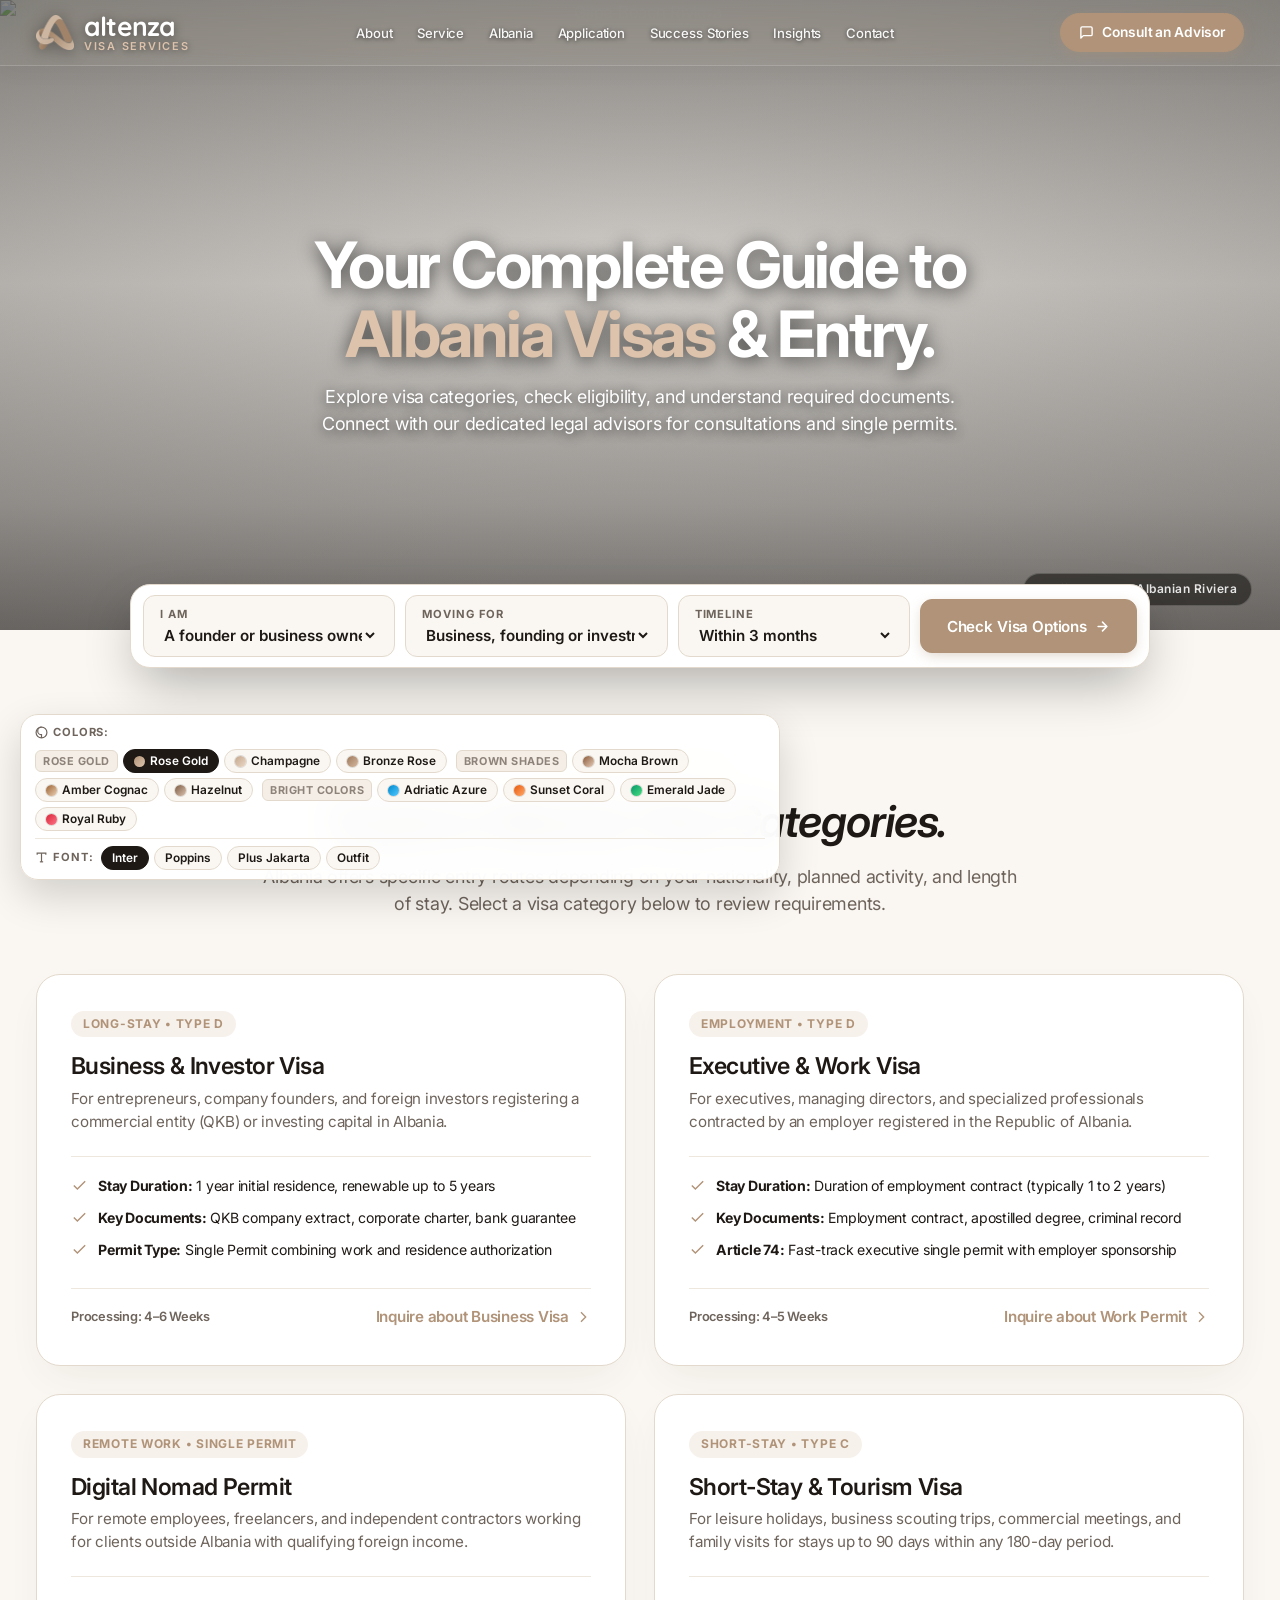
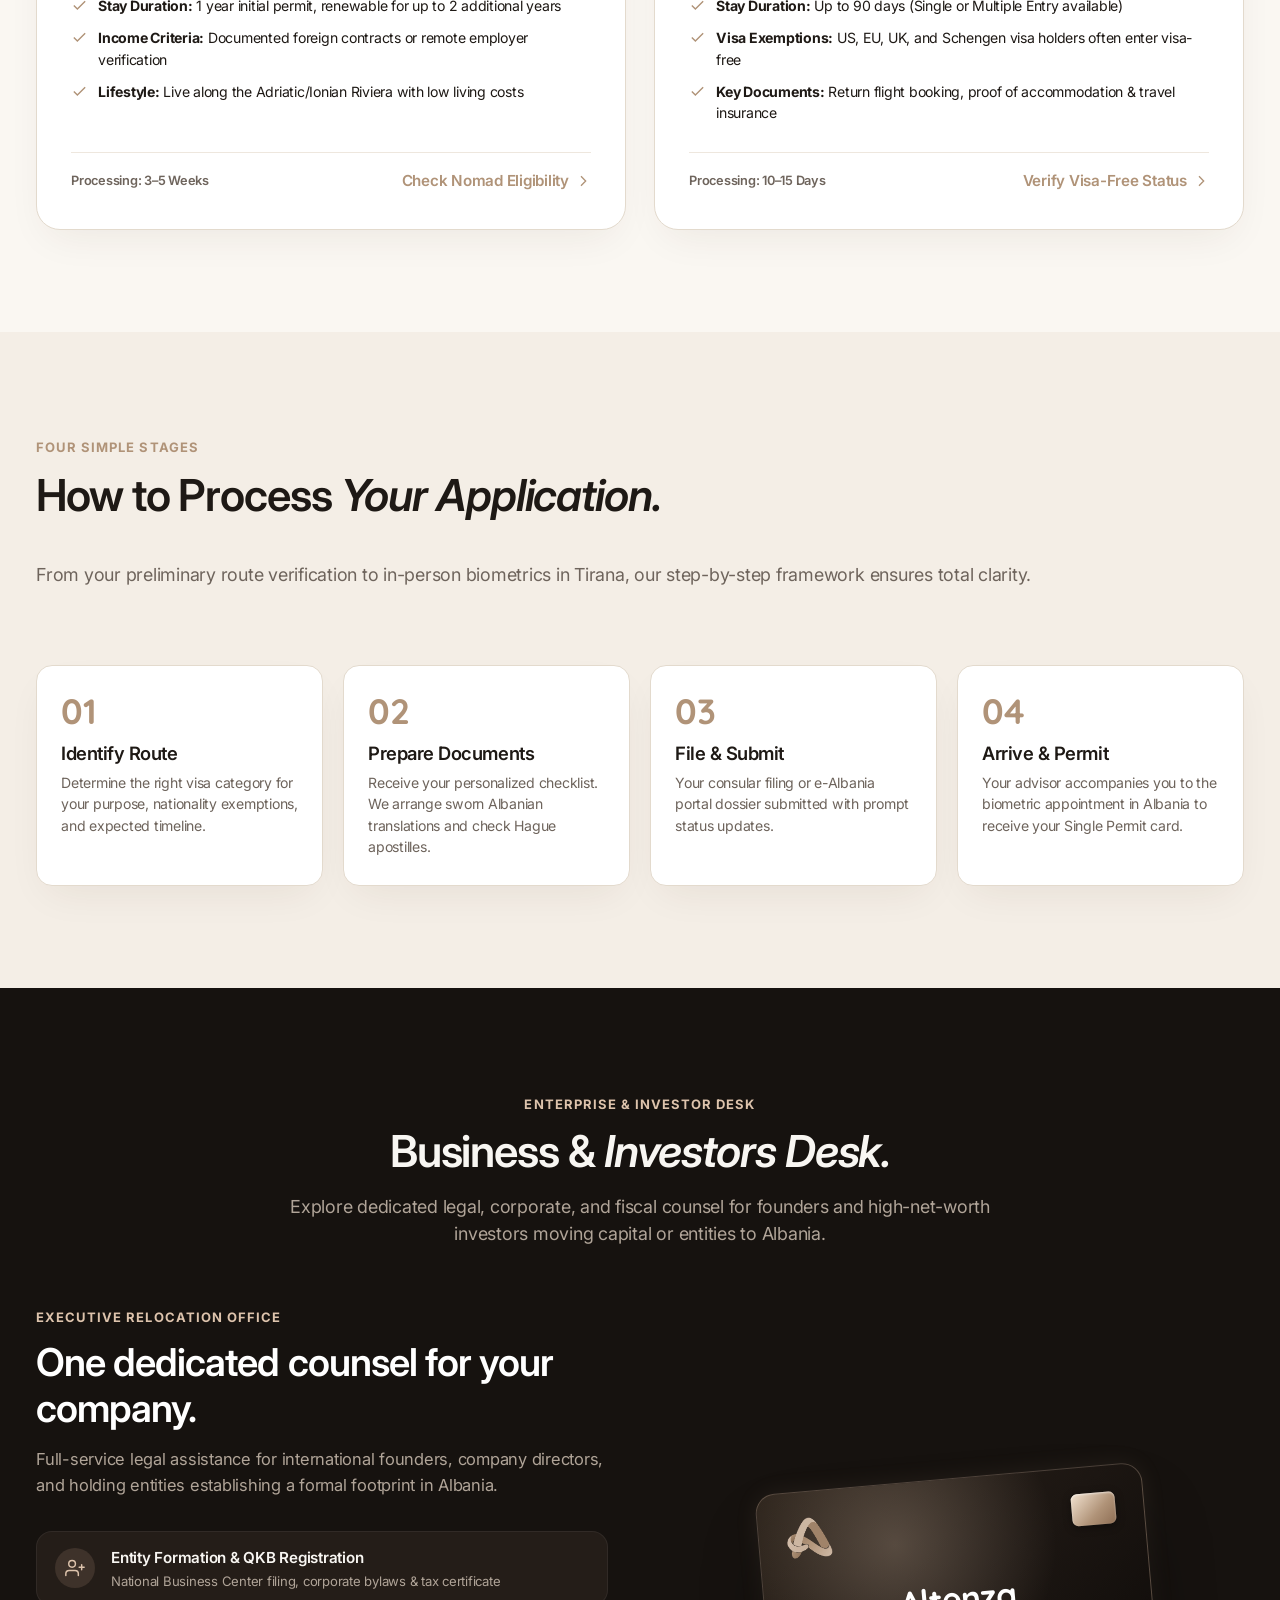
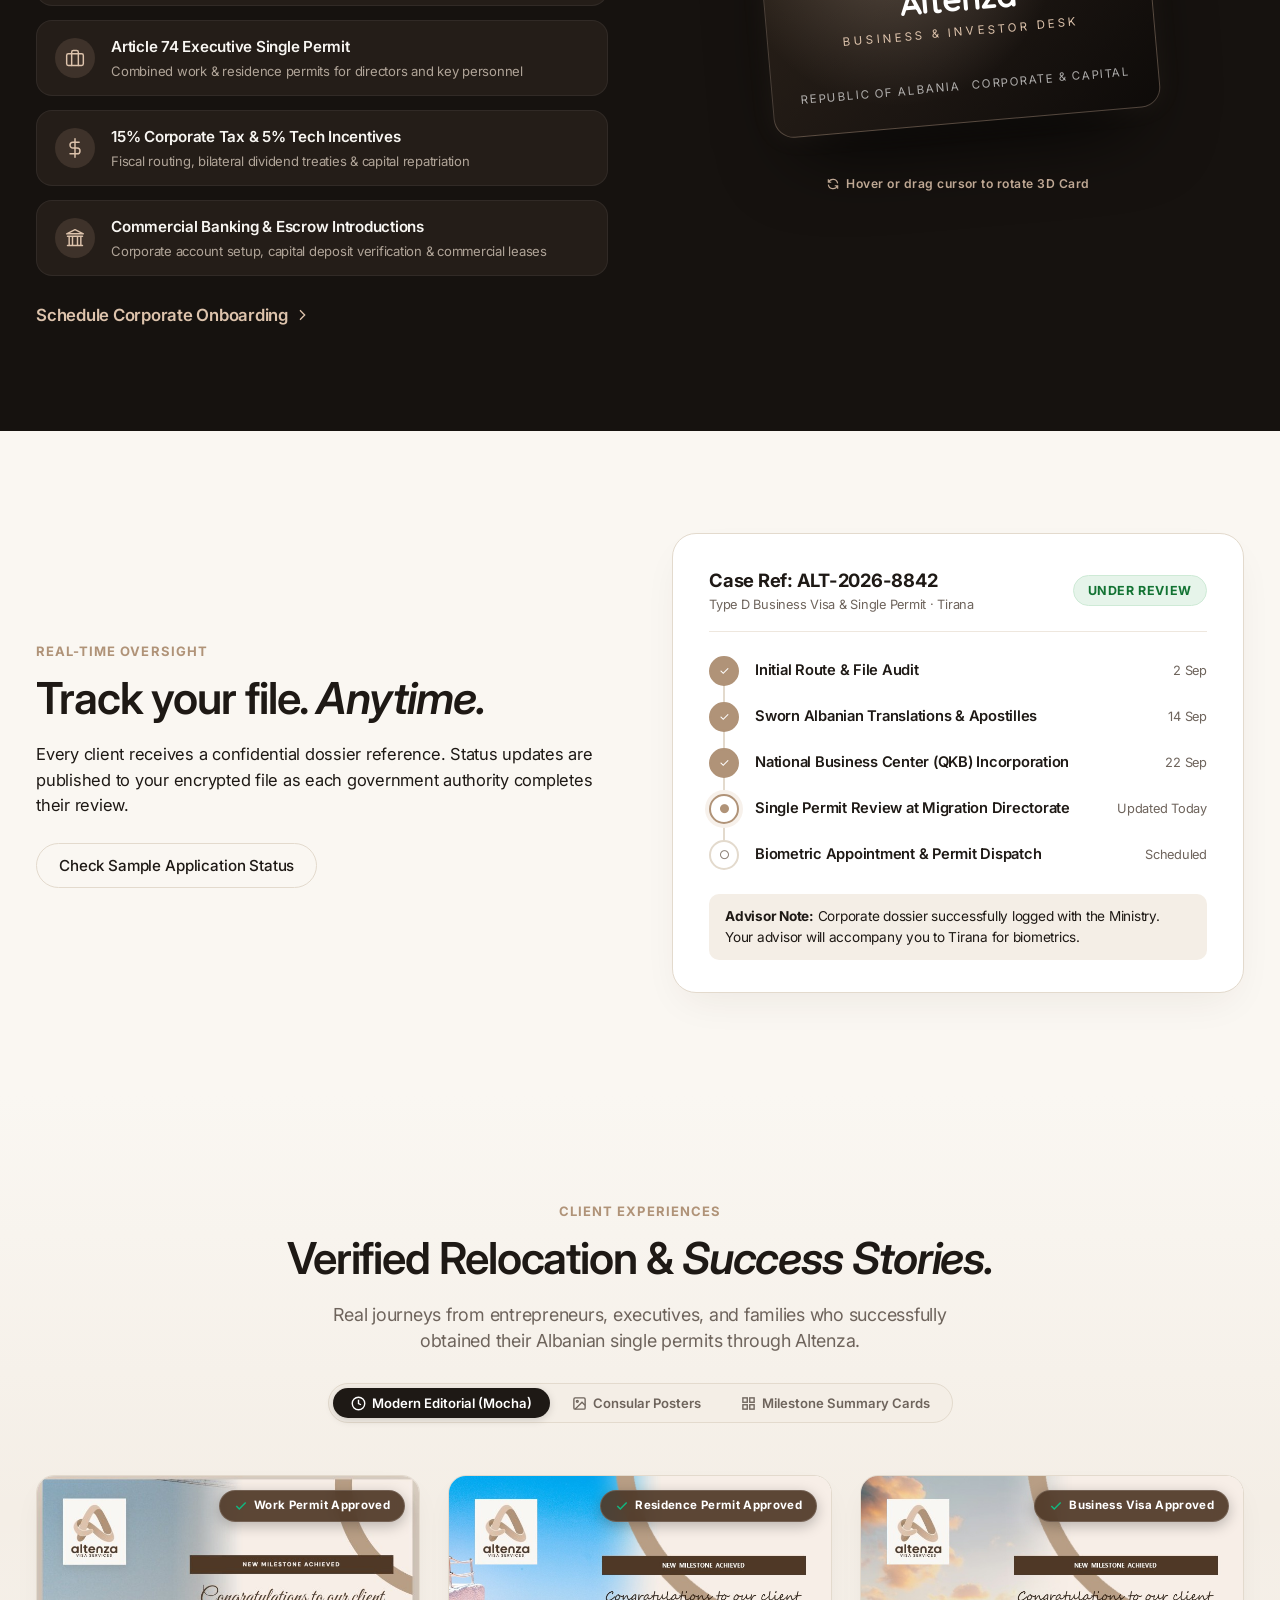
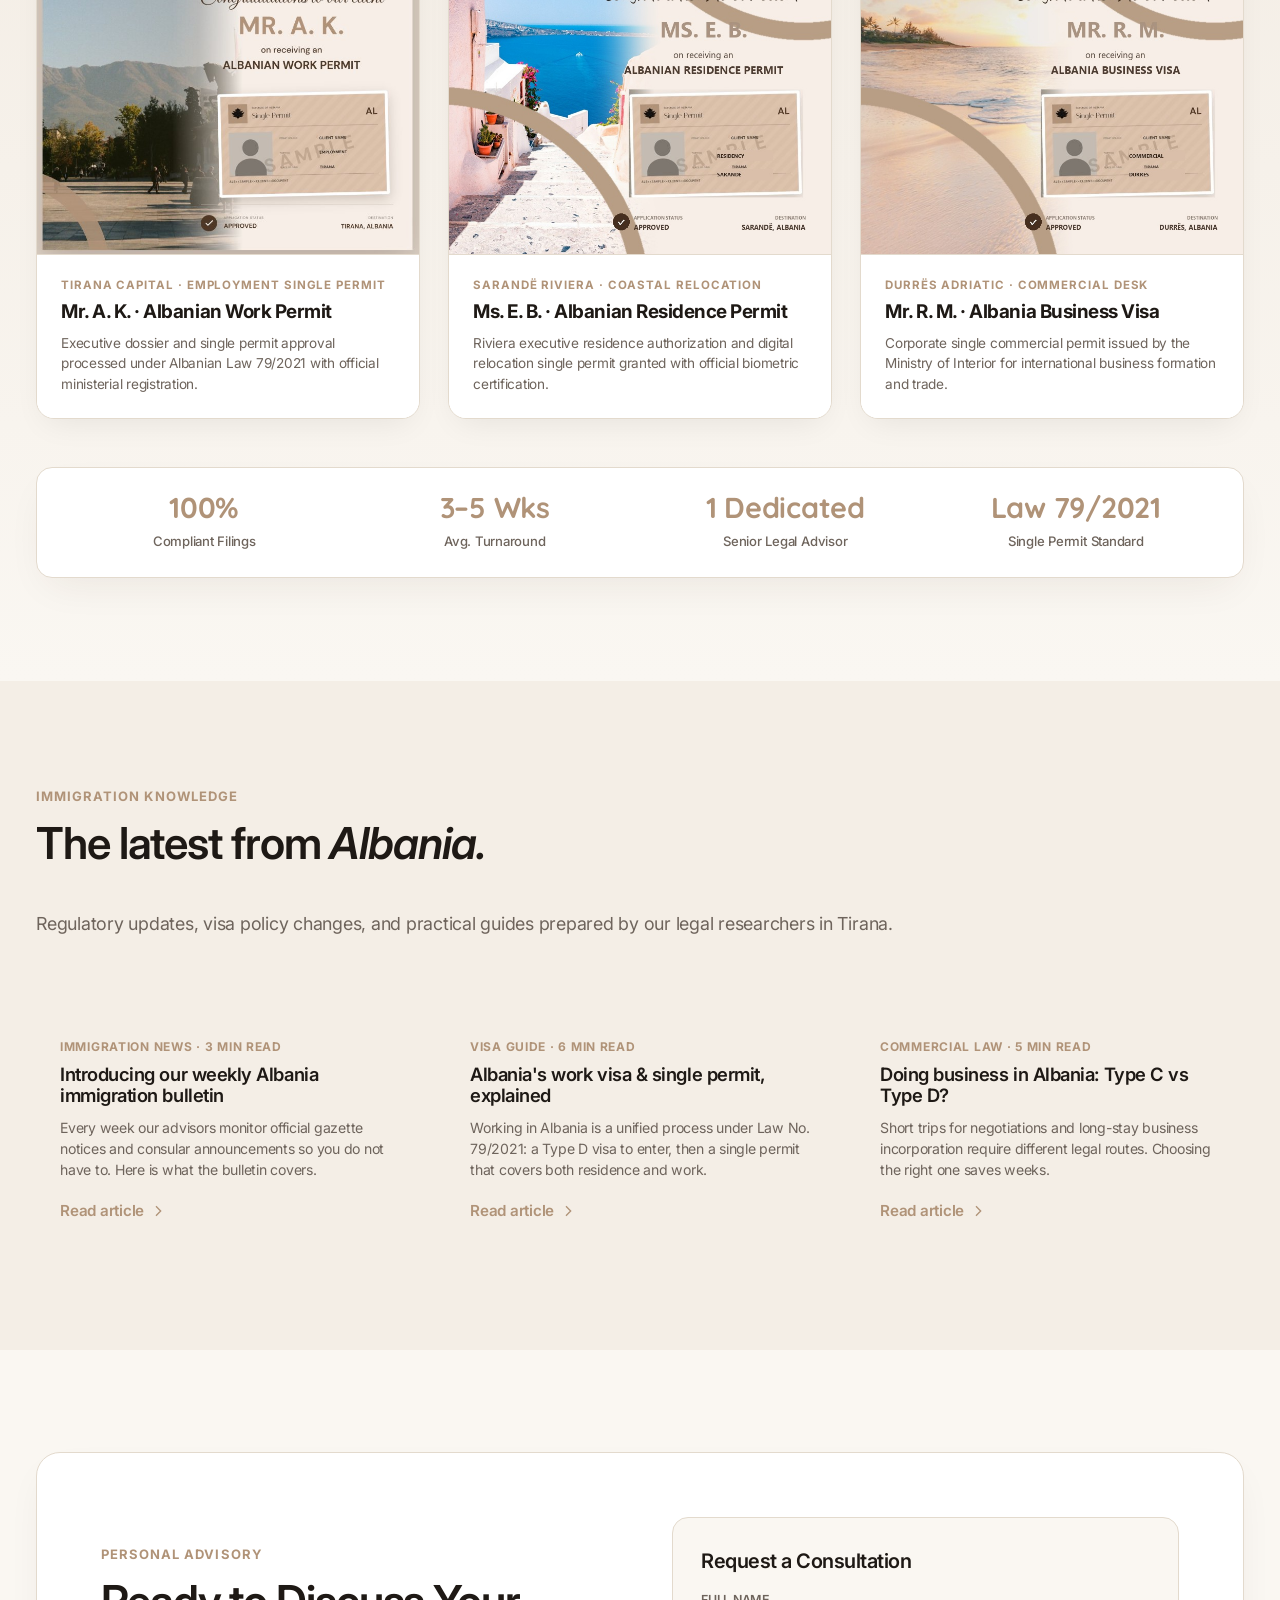
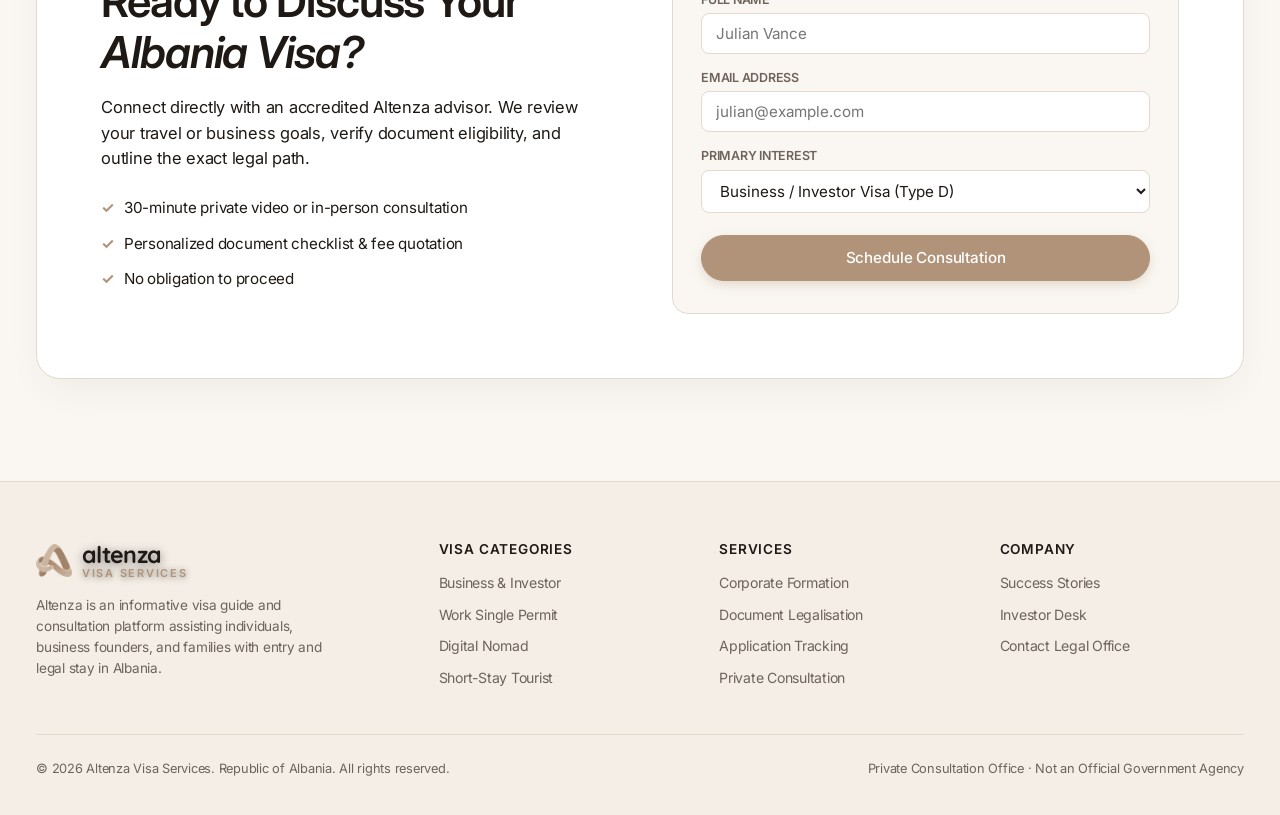
==== index.html @ 74aba779 "Production release: Altenza Visa Services website with glass navbar, 10 synchronized color themes, a" ====
<!DOCTYPE html>
<html lang="en-us" data-theme="theme-1" data-font="inter">
<head>
  <meta charset="utf-8">
  <title>Altenza Visa Services | Albania Visa Guidance, Categories &amp; Business Advisory</title>
  <meta name="viewport" content="width=device-width, initial-scale=1.0">
  <link rel="icon" href="./brand-mark-theme-1.png" type="image/png">
  
  <!-- Modern Font Options: Inter, Poppins, Plus Jakarta Sans & Quicksand -->
  <link rel="preconnect" href="https://fonts.googleapis.com">
  <link rel="preconnect" href="https://fonts.gstatic.com" crossorigin="anonymous">
  <link rel="stylesheet" href="https://fonts.googleapis.com/css2?family=Dancing+Script:wght@600;700&family=Inter:wght@300;400;500;600;700&family=Poppins:wght@300;400;500;600;700&family=Plus+Jakarta+Sans:wght@300;400;500;600;700&family=Outfit:wght@300;400;500;600;700&family=Quicksand:wght@500;600;700&display=swap">
  
  <meta name="description" content="Informative portal for Albania visa categories, requirements, eligibility, business incorporation, and dedicated consultation.">

  <style>
    /* ------------------------------------------------------------
       COLOR PALETTES (Strictly Harmonized to the Altenza Logo Mark)
       Sampled directly from brand-mark.png: #B09378, #DDC3AC, #8E6E54
       ------------------------------------------------------------ */
    :root, [data-theme="theme-1"] {
      /* Theme 1 (Default): Rose Gold & Ivory Silk (Exact Logo Harmony) */
      --accent: #b09378;
      --accent-hover: #96755a;
      --accent-on-dark: #ddc3ac;
      --accent-light: #ddc3ac;
      --accent-soft: #f7f1eb;
      --bg: #faf7f2;
      --parchment: #f4eee6;
      --pearl: #ffffff;
      --card-bg: #ffffff;
      --ink: #1e1915;
      --text: #1e1915;
      --muted: #6e645c;
      --faint: #8e837a;
      --line: #e3dacd;
      --hairline: #eee7de;
      --tile-dark: #16120f;
      --tile-dark-2: #241d18;
      --on-dark: #f8f6f2;
      --on-dark-muted: #b0a498;
      --gold: #b09378;
      --gold-light: #ecdccf;
      --gold-deep: #8e6e54;
      --brand-ink: #3b2c20;
      --card-shadow: 0 16px 40px -12px rgba(60, 42, 28, 0.08);
      --card-shadow-hover: 0 24px 50px -10px rgba(60, 42, 28, 0.16);
    }

    [data-theme="theme-2"] {
      /* Theme 2: Champagne Sand & Soft Cashmere (Lighter, Luminous Shade) */
      --accent: #c4a68c;
      --accent-hover: #a6856b;
      --accent-on-dark: #ebd9c8;
      --accent-light: #ebd9c8;
      --accent-soft: #faf4ed;
      --bg: #fdfbfa;
      --parchment: #f7f1e8;
      --pearl: #ffffff;
      --card-bg: #ffffff;
      --ink: #221c18;
      --text: #221c18;
      --muted: #756a60;
      --faint: #92867c;
      --line: #e6ded3;
      --hairline: #f0e9e1;
      --tile-dark: #1a1512;
      --tile-dark-2: #28211b;
      --on-dark: #fdfaf7;
      --on-dark-muted: #b5a99c;
      --gold: #c4a68c;
      --gold-light: #f3e6d8;
      --gold-deep: #967459;
      --brand-ink: #423225;
      --card-shadow: 0 16px 40px -12px rgba(70, 52, 38, 0.07);
      --card-shadow-hover: 0 24px 50px -10px rgba(70, 52, 38, 0.14);
    }

    [data-theme="theme-3"] {
      /* Theme 3: Deep Bronze Rose & Alabaster (Richer Executive Tone) */
      --accent: #9e795c;
      --accent-hover: #825e43;
      --accent-on-dark: #d5b89f;
      --accent-light: #d5b89f;
      --accent-soft: #f5ebe1;
      --bg: #fbf8f4;
      --parchment: #f2e9de;
      --pearl: #ffffff;
      --card-bg: #ffffff;
      --ink: #191411;
      --text: #191411;
      --muted: #645a52;
      --faint: #83776d;
      --line: #ded3c5;
      --hairline: #e9e0d4;
      --tile-dark: #120e0b;
      --tile-dark-2: #1f1813;
      --on-dark: #f7f4ef;
      --on-dark-muted: #a89c90;
      --gold: #9e795c;
      --gold-light: #e6d3c1;
      --gold-deep: #775237;
      --brand-ink: #332317;
      --card-shadow: 0 16px 40px -12px rgba(45, 30, 20, 0.09);
      --card-shadow-hover: 0 24px 50px -10px rgba(45, 30, 20, 0.18);
    }

    /* ------------------------------------------------------------
       RICH BROWN SHADES (Natural warm extension of Altenza brand identity)
       ------------------------------------------------------------ */
    [data-theme="theme-4"] {
      /* Theme 4: Warm Mocha Brown & Cream Silk (Rich Espresso / Mocha) */
      --accent: #8a5a36;
      --accent-hover: #704423;
      --accent-on-dark: #e5cbba;
      --accent-light: #e5cbba;
      --accent-soft: #f8f2ec;
      --bg: #fcf9f5;
      --parchment: #f5ede4;
      --pearl: #ffffff;
      --card-bg: #ffffff;
      --ink: #1e140d;
      --text: #1e140d;
      --muted: #6e5e52;
      --faint: #8f7d70;
      --line: #e2d4c6;
      --hairline: #eee3d8;
      --tile-dark: #150e09;
      --tile-dark-2: #241912;
      --on-dark: #fbf7f2;
      --on-dark-muted: #b5a496;
      --gold: #8a5a36;
      --gold-light: #edd8ca;
      --gold-deep: #663d1e;
      --brand-ink: #3b2516;
      --card-shadow: 0 16px 40px -12px rgba(60, 35, 18, 0.09);
      --card-shadow-hover: 0 24px 50px -10px rgba(60, 35, 18, 0.18);
    }

    [data-theme="theme-5"] {
      /* Theme 5: Amber Cognac & Tuscan Linen (Warm Golden-Amber Brown) */
      --accent: #9c6332;
      --accent-hover: #7e4b20;
      --accent-on-dark: #ebd0b5;
      --accent-light: #ebd0b5;
      --accent-soft: #faf3eb;
      --bg: #fdfaf6;
      --parchment: #f7efe4;
      --pearl: #ffffff;
      --card-bg: #ffffff;
      --ink: #1f140a;
      --text: #1f140a;
      --muted: #725f4f;
      --faint: #927e6d;
      --line: #e5d6c5;
      --hairline: #f0e4d5;
      --tile-dark: #170e06;
      --tile-dark-2: #271a0e;
      --on-dark: #fcf8f3;
      --on-dark-muted: #b9a896;
      --gold: #9c6332;
      --gold-light: #f2dec9;
      --gold-deep: #74431a;
      --brand-ink: #3f2510;
      --card-shadow: 0 16px 40px -12px rgba(70, 40, 15, 0.09);
      --card-shadow-hover: 0 24px 50px -10px rgba(70, 40, 15, 0.18);
    }

    [data-theme="theme-6"] {
      /* Theme 6: Hazelnut & Alabaster (Balanced Earthy Warm Brown) */
      --accent: #7d5b42;
      --accent-hover: #63452f;
      --accent-on-dark: #dac2b0;
      --accent-light: #dac2b0;
      --accent-soft: #f6f0ea;
      --bg: #fbf8f5;
      --parchment: #f4ece4;
      --pearl: #ffffff;
      --card-bg: #ffffff;
      --ink: #1c1511;
      --text: #1c1511;
      --muted: #6b5d53;
      --faint: #8b7d73;
      --line: #e0d4c8;
      --hairline: #ece2d7;
      --tile-dark: #140f0c;
      --tile-dark-2: #221b16;
      --on-dark: #faf6f2;
      --on-dark-muted: #b2a397;
      --gold: #7d5b42;
      --gold-light: #e8d7c9;
      --gold-deep: #5b3e2a;
      --brand-ink: #362419;
      --card-shadow: 0 16px 40px -12px rgba(50, 35, 25, 0.08);
      --card-shadow-hover: 0 24px 50px -10px rgba(50, 35, 25, 0.16);
    }

    /* ------------------------------------------------------------
       BRIGHT & VIBRANT MODERN PALETTES (Vivid Mediterranean & European Energy)
       ------------------------------------------------------------ */
    [data-theme="theme-7"] {
      /* Theme 7: Adriatic Azure & Luminous Silk (Bright Coastal Mediterranean Blue) */
      --accent: #0088cc;
      --accent-hover: #006ea6;
      --accent-on-dark: #66ccff;
      --accent-light: #52c8ff;
      --accent-soft: #edf8ff;
      --bg: #f8fbfe;
      --parchment: #edf5fb;
      --pearl: #ffffff;
      --card-bg: #ffffff;
      --ink: #0d1e28;
      --text: #0d1e28;
      --muted: #4e6372;
      --faint: #788e9e;
      --line: #d0e4f2;
      --hairline: #e3eff7;
      --tile-dark: #08141b;
      --tile-dark-2: #12222d;
      --on-dark: #f0f7fc;
      --on-dark-muted: #95adbf;
      --gold: #0088cc;
      --gold-light: #bce3fb;
      --gold-deep: #005a87;
      --brand-ink: #072f48;
      --card-shadow: 0 16px 40px -12px rgba(0, 136, 204, 0.12);
      --card-shadow-hover: 0 24px 50px -10px rgba(0, 136, 204, 0.22);
    }

    [data-theme="theme-8"] {
      /* Theme 8: Sunset Tangerine & Warm Alabaster (Bright Riviera Coral Orange) */
      --accent: #e8590c;
      --accent-hover: #c94a05;
      --accent-on-dark: #ff9e66;
      --accent-light: #ffa96b;
      --accent-soft: #fff5ee;
      --bg: #fdfaf8;
      --parchment: #fbf1ea;
      --pearl: #ffffff;
      --card-bg: #ffffff;
      --ink: #26150c;
      --text: #26150c;
      --muted: #73594b;
      --faint: #9c8273;
      --line: #eedcd0;
      --hairline: #f7ede5;
      --tile-dark: #190d07;
      --tile-dark-2: #2b170c;
      --on-dark: #fcf7f3;
      --on-dark-muted: #baa598;
      --gold: #e8590c;
      --gold-light: #fed8bf;
      --gold-deep: #9e3902;
      --brand-ink: #4f1e03;
      --card-shadow: 0 16px 40px -12px rgba(232, 89, 12, 0.12);
      --card-shadow-hover: 0 24px 50px -10px rgba(232, 89, 12, 0.22);
    }

    [data-theme="theme-9"] {
      /* Theme 9: Emerald Jade & Fresh Pearl (Bright Vibrant Prosperity Green) */
      --accent: #059669;
      --accent-hover: #047857;
      --accent-on-dark: #34d399;
      --accent-light: #4ade80;
      --accent-soft: #ecfdf5;
      --bg: #f7fbf9;
      --parchment: #eef7f1;
      --pearl: #ffffff;
      --card-bg: #ffffff;
      --ink: #0d1e16;
      --text: #0d1e16;
      --muted: #4c6659;
      --faint: #739182;
      --line: #d0e8dc;
      --hairline: #e2f3eb;
      --tile-dark: #08150f;
      --tile-dark-2: #12241b;
      --on-dark: #f0f9f4;
      --on-dark-muted: #95b8a4;
      --gold: #059669;
      --gold-light: #b8eed2;
      --gold-deep: #035e41;
      --brand-ink: #043826;
      --card-shadow: 0 16px 40px -12px rgba(5, 150, 105, 0.12);
      --card-shadow-hover: 0 24px 50px -10px rgba(5, 150, 105, 0.22);
    }

    [data-theme="theme-10"] {
      /* Theme 10: Royal Ruby & Alabaster Silk (Vivid National Crimson Red) */
      --accent: #d92338;
      --accent-hover: #b51528;
      --accent-on-dark: #ff7588;
      --accent-light: #ff7588;
      --accent-soft: #fff1f3;
      --bg: #fdf8f9;
      --parchment: #faecf0;
      --pearl: #ffffff;
      --card-bg: #ffffff;
      --ink: #240e12;
      --text: #240e12;
      --muted: #734e54;
      --faint: #9c777e;
      --line: #eed2d7;
      --hairline: #f7e5e8;
      --tile-dark: #19080b;
      --tile-dark-2: #2b1015;
      --on-dark: #fcf3f5;
      --on-dark-muted: #baa0a4;
      --gold: #d92338;
      --gold-light: #fed0d6;
      --gold-deep: #8f1221;
      --brand-ink: #4f0810;
      --card-shadow: 0 16px 40px -12px rgba(217, 35, 56, 0.12);
      --card-shadow-hover: 0 24px 50px -10px rgba(217, 35, 56, 0.22);
    }

    /* ------------------------------------------------------------
       DYNAMIC FONT SELECTION RULES (Inter, Poppins, Plus Jakarta Sans)
       ------------------------------------------------------------ */
    :root, [data-font="inter"] {
      --font: 'Inter', -apple-system, BlinkMacSystemFont, "SF Pro Display", sans-serif;
    }
    [data-font="poppins"] {
      --font: 'Poppins', -apple-system, BlinkMacSystemFont, sans-serif;
    }
    [data-font="jakarta"] {
      --font: 'Plus Jakarta Sans', -apple-system, BlinkMacSystemFont, sans-serif;
    }
    [data-font="outfit"] {
      --font: 'Outfit', -apple-system, BlinkMacSystemFont, sans-serif;
    }

    /* Core System Variables */
    :root {
      --link: var(--accent);
      --font-wordmark: "Quicksand", var(--font);
      --container: 1220px;
      --container-wide: 1400px;
      --gutter: clamp(20px, 3.5vw, 36px);
      --section-pad: clamp(72px, 8vw, 110px);
      --nav-h: 76px;
      --r-sm: 10px;
      --r: 16px;
      --r-lg: 24px;
      --ease: cubic-bezier(.25, .1, .25, 1);
      --ease-out: cubic-bezier(.16, 1, .3, 1);
      transition: background-color 0.35s ease, color 0.35s ease;
    }

    *, *:before, *:after { box-sizing: border-box; }
    html { -webkit-text-size-adjust: 100%; scroll-behavior: smooth; }
    body {
      margin: 0;
      background: var(--bg);
      color: var(--text);
      font-family: var(--font);
      font-size: 16.5px;
      line-height: 1.55;
      letter-spacing: -0.015em;
      -webkit-font-smoothing: antialiased;
      overflow-x: hidden;
    }

    img { display: block; max-width: 100%; height: auto; }
    a { color: inherit; text-decoration: none; transition: color 0.2s ease; }
    p { margin: 0 0 1.1em; }
    
    h1, h2, h3, h4 {
      font-family: var(--font);
      font-weight: 600;
      color: var(--ink);
      margin: 0 0 0.4em;
      letter-spacing: -0.025em;
      line-height: 1.16;
    }
    h1 { font-size: clamp(2.4rem, 5.2vw, 3.8rem); font-weight: 700; }
    h2 { font-size: clamp(1.9rem, 3.8vw, 2.75rem); font-weight: 600; }
    h3 { font-size: clamp(1.2rem, 1.8vw, 1.5rem); font-weight: 600; }
    h4 { font-size: 1.05rem; font-weight: 600; }
    em.accent { font-style: normal; color: var(--accent); }

    .container {
      width: 100%;
      max-width: calc(var(--container) + var(--gutter) * 2);
      margin: 0 auto;
      padding: 0 var(--gutter);
    }
    .container-wide {
      max-width: calc(var(--container-wide) + var(--gutter) * 2);
    }

    .section {
      padding: var(--section-pad) 0;
      position: relative;
    }
    .section-alt {
      background: var(--parchment);
    }
    .section-dark {
      background: var(--tile-dark);
      color: var(--on-dark);
    }
    .section-dark h1, .section-dark h2, .section-dark h3 {
      color: var(--on-dark);
    }
    .section-dark p, .section-dark .lead-soft {
      color: var(--on-dark-muted);
    }

    .section-head {
      max-width: 760px;
      margin-bottom: clamp(36px, 4.5vw, 56px);
    }
    .section-head.center {
      margin-left: auto;
      margin-right: auto;
      text-align: center;
    }
    .section-head.split-head {
      max-width: none;
      display: flex;
      align-items: flex-end;
      justify-content: space-between;
      gap: 24px;
      flex-wrap: wrap;
    }
    .section-head p {
      font-size: clamp(1.05rem, 1.4vw, 1.25rem);
      color: var(--muted);
      line-height: 1.5;
    }

    .eyebrow {
      display: inline-flex;
      align-items: center;
      gap: 8px;
      font-size: 0.8125rem;
      font-weight: 700;
      letter-spacing: 0.08em;
      text-transform: uppercase;
      color: var(--accent);
      margin-bottom: 12px;
    }
    .section-dark .eyebrow {
      color: var(--accent-on-dark);
    }

    /* Buttons */
    .btn {
      display: inline-flex;
      align-items: center;
      justify-content: center;
      gap: 8px;
      min-height: 44px;
      padding: 10px 22px;
      font-family: var(--font);
      font-size: 0.95rem;
      font-weight: 500;
      letter-spacing: -0.01em;
      border-radius: 999px;
      cursor: pointer;
      transition: all 0.22s var(--ease);
      border: 1px solid transparent;
      white-space: nowrap;
    }
    .btn-gold {
      background: var(--accent);
      color: #ffffff;
      border-color: var(--accent);
      box-shadow: 0 4px 14px -3px rgba(176, 147, 120, 0.45);
    }
    .btn-gold:hover {
      background: var(--accent-hover);
      border-color: var(--accent-hover);
      transform: translateY(-1px);
      box-shadow: 0 6px 18px -3px rgba(176, 147, 120, 0.6);
      color: #ffffff;
    }
    .btn-outline {
      background: transparent;
      color: var(--ink);
      border-color: var(--line);
    }
    .btn-outline:hover {
      border-color: var(--accent);
      color: var(--accent);
      background: var(--accent-soft);
    }
    .link-arrow {
      display: inline-flex;
      align-items: center;
      gap: 6px;
      font-weight: 600;
      color: var(--accent);
      font-size: 0.95rem;
      transition: gap 0.2s ease, color 0.2s ease;
    }
    .link-arrow:hover {
      gap: 10px;
      color: var(--accent-hover);
    }
    .link-arrow svg {
      width: 16px;
      height: 16px;
      transition: transform 0.2s ease;
    }
    .link-arrow:hover svg {
      transform: translateX(3px);
    }

    /* ------------------------------------------------------------
       TOP NAVIGATION BAR: COMPREHENSIVE VISA NAVIGATION
       All Visa Navigation items placed prominently in the top bar
       PURE OPTICAL GLASS EFFECT: No black or dark tint; takes the
       exact natural colors appearing on the screen underneath!
       ------------------------------------------------------------ */
    .site-header {
      position: fixed;
      top: 0;
      left: 0;
      right: 0;
      z-index: 1000;
      background: rgba(255, 255, 255, 0.03);
      backdrop-filter: blur(20px) saturate(180%);
      -webkit-backdrop-filter: blur(20px) saturate(180%);
      border-bottom: 1px solid rgba(255, 255, 255, 0.16);
      box-shadow: 0 4px 24px rgba(0, 0, 0, 0.04);
      padding: 12px 0;
      transition: background 0.3s ease, border-color 0.3s ease, color 0.3s ease, box-shadow 0.3s ease;
    }

    /* Dynamic Contrast Adaptation for Pure Glass Navbar:
       When over light sections, text & logo switch to dark ink while the glass
       still flawlessly reflects whatever colors are on the screen! */
    .site-header.is-on-light {
      background: rgba(255, 255, 255, 0.35);
      border-bottom: 1px solid rgba(0, 0, 0, 0.08);
      box-shadow: 0 4px 20px rgba(0, 0, 0, 0.04);
    }
    .site-header.is-on-light .brand-word {
      color: var(--ink);
      text-shadow: none;
    }
    .site-header.is-on-light .brand-sub {
      color: var(--accent);
      text-shadow: none;
    }
    .site-header.is-on-light .brand-mark {
      filter: none;
    }
    .site-header.is-on-light .nav-menu-desktop a {
      color: var(--ink);
      text-shadow: none;
    }
    .site-header.is-on-light .nav-menu-desktop a:hover {
      color: var(--accent);
    }
    .site-header.is-on-light .subnav-inner a {
      color: var(--ink);
      background: rgba(0, 0, 0, 0.05);
      border-color: rgba(0, 0, 0, 0.12);
    }
    .site-header.is-on-light .subnav-inner a:hover {
      background: var(--accent);
      color: #ffffff;
      border-color: var(--accent);
    }
    .site-header.is-on-light .header-subnav-bar {
      border-top-color: rgba(0, 0, 0, 0.08);
    }
    .header-inner {
      display: flex;
      align-items: center;
      justify-content: space-between;
      gap: 16px;
    }
    .brand {
      display: inline-flex;
      align-items: center;
      gap: 10px;
      color: #ffffff;
      flex-shrink: 0;
    }
    .brand-mark {
      width: 38px;
      height: auto;
      filter: drop-shadow(0 2px 8px rgba(0,0,0,0.4));
    }
    .brand-text {
      display: flex;
      flex-direction: column;
      line-height: 1.1;
    }
    .brand-word {
      font-family: var(--font-wordmark);
      font-size: 1.65rem;
      font-weight: 700;
      letter-spacing: -0.03em;
      color: #ffffff;
      text-shadow: 0 2px 10px rgba(0,0,0,0.5);
    }
    .brand-sub {
      font-size: 0.68rem;
      font-weight: 600;
      letter-spacing: 0.16em;
      text-transform: uppercase;
      color: var(--accent-light);
      text-shadow: 0 1px 6px rgba(0,0,0,0.5);
    }

    /* Primary Navigation Links Container */
    .nav-container-top {
      display: flex;
      align-items: center;
      flex: 1;
      justify-content: center;
      margin: 0 8px;
    }
    .nav-menu-desktop {
      display: flex;
      align-items: center;
      gap: clamp(10px, 1.3vw, 22px);
      list-style: none;
      margin: 0;
      padding: 0;
      flex-wrap: nowrap;
    }
    .nav-menu-desktop a {
      font-size: clamp(0.82rem, 0.9vw, 0.9rem);
      font-weight: 500;
      color: rgba(255, 255, 255, 0.95);
      letter-spacing: -0.01em;
      padding: 6px 4px;
      position: relative;
      white-space: nowrap;
      text-shadow: 0 1px 4px rgba(0,0,0,0.6);
      transition: color 0.2s ease;
    }
    .nav-menu-desktop a:hover {
      color: var(--accent-light);
    }
    .nav-menu-desktop a::after {
      content: '';
      position: absolute;
      bottom: 0;
      left: 0;
      right: 0;
      height: 2px;
      background: var(--accent-light);
      transform: scaleX(0);
      transform-origin: right;
      transition: transform 0.25s ease;
    }
    .nav-menu-desktop a:hover::after {
      transform: scaleX(1);
      transform-origin: left;
    }

    .header-actions {
      display: flex;
      align-items: center;
      gap: 12px;
      flex-shrink: 0;
    }
    .header-cta {
      min-height: 38px;
      padding: 8px 18px;
      font-size: 0.86rem;
      font-weight: 600;
    }

    /* Subnav bar for tablet & mobile viewports:
       Permanently displays ALL Visa Navigation links right below the logo/CTA bar! */
    .header-subnav-bar {
      display: none;
      width: 100%;
      padding-top: 10px;
      border-top: 1px solid rgba(255, 255, 255, 0.12);
      margin-top: 10px;
    }
    .subnav-inner {
      display: flex;
      align-items: center;
      gap: 8px;
      overflow-x: auto;
      white-space: nowrap;
      scrollbar-width: none;
      -webkit-overflow-scrolling: touch;
      padding-bottom: 2px;
    }
    .subnav-inner::-webkit-scrollbar {
      display: none;
    }
    .subnav-inner a {
      font-size: 0.78rem;
      font-weight: 600;
      color: rgba(255, 255, 255, 0.92);
      padding: 5px 12px;
      border-radius: 999px;
      background: rgba(255, 255, 255, 0.12);
      border: 1px solid rgba(255, 255, 255, 0.22);
      transition: all 0.2s ease;
    }
    .subnav-inner a:hover {
      background: var(--accent);
      color: #ffffff;
      border-color: var(--accent);
    }

    @media (max-width: 1024px) {
      .nav-container-top {
        display: none;
      }
      .header-subnav-bar {
        display: block;
      }
      .site-header {
        backdrop-filter: blur(16px);
      }
    }

    /* Mobile Drawer */
    .nav-drawer {
      position: fixed;
      inset: 0;
      z-index: 1000;
      background: rgba(14, 11, 9, 0.8);
      backdrop-filter: blur(12px);
      display: flex;
      justify-content: flex-end;
      opacity: 0;
      pointer-events: none;
      transition: opacity 0.3s ease;
    }
    .nav-drawer.is-open {
      opacity: 1;
      pointer-events: auto;
    }
    .nav-drawer-panel {
      width: min(380px, 85vw);
      height: 100%;
      background: var(--bg);
      color: var(--text);
      padding: 32px 28px;
      display: flex;
      flex-direction: column;
      box-shadow: -10px 0 40px rgba(0,0,0,0.3);
      transform: translateX(100%);
      transition: transform 0.35s var(--ease-out);
    }
    .nav-drawer.is-open .nav-drawer-panel {
      transform: translateX(0);
    }
    .nav-drawer-head {
      display: flex;
      align-items: center;
      justify-content: space-between;
      margin-bottom: 28px;
    }
    .nav-drawer-close {
      width: 36px;
      height: 36px;
      border-radius: 50%;
      background: var(--parchment);
      border: 1px solid var(--line);
      color: var(--ink);
      cursor: pointer;
      display: grid;
      place-items: center;
    }
    .nav-drawer-links {
      display: flex;
      flex-direction: column;
      gap: 14px;
      list-style: none;
      padding: 0;
      margin: 0;
    }
    .nav-drawer-links a {
      font-size: 1.15rem;
      font-weight: 600;
      color: var(--ink);
      padding: 8px 0;
      border-bottom: 1px solid var(--hairline);
    }

    /* ------------------------------------------------------------
       HERO: ROTATING HIGH-RES SCENIC IMAGES + BALANCED SUBTLE DARK OVERLAY
       ------------------------------------------------------------ */
    .hero-luminous {
      position: relative;
      min-height: clamp(520px, 70vh, 660px);
      display: flex;
      flex-direction: column;
      justify-content: center;
      align-items: center;
      padding: calc(var(--nav-h) + 36px) var(--gutter) 74px;
      overflow: hidden;
      color: #ffffff;
      text-align: center;
      isolation: isolate;
    }

    /* Auto-Rotating Background Slideshow */
    .hero-slideshow {
      position: absolute;
      inset: 0;
      z-index: -3;
    }
    .hero-slide {
      position: absolute;
      inset: 0;
      opacity: 0;
      transition: opacity 1.4s ease-in-out, transform 6s ease-out;
      transform: scale(1.05);
    }
    .hero-slide.is-active {
      opacity: 1;
      transform: scale(1);
    }
    .hero-slide img {
      width: 100%;
      height: 100%;
      object-fit: cover;
      object-position: center 38%;
      filter: saturate(1.18) brightness(1.02);
    }

    /* Refined Subtle Dark Scrim / Overlay:
       Significantly reduced black opacity so the scenic photos are vivid & clear! */
    .hero-luminous::before {
      content: '';
      position: absolute;
      inset: 0;
      z-index: -2;
      background:
        radial-gradient(ellipse 90% 70% at 50% 40%, rgba(14, 11, 9, 0.10) 0%, rgba(14, 11, 9, 0.35) 100%),
        linear-gradient(180deg, 
          rgba(14, 11, 9, 0.32) 0%, 
          rgba(14, 11, 9, 0.08) 45%, 
          rgba(14, 11, 9, 0.22) 80%, 
          rgba(14, 11, 9, 0.42) 100%);
      pointer-events: none;
    }

    /* Slide Location Caption Pill */
    .slide-location-pill {
      position: absolute;
      bottom: 24px;
      right: 28px;
      z-index: 10;
      display: inline-flex;
      align-items: center;
      gap: 8px;
      padding: 6px 14px;
      border-radius: 999px;
      background: rgba(14, 11, 9, 0.55);
      backdrop-filter: blur(8px);
      border: 1px solid rgba(255, 255, 255, 0.2);
      font-size: 0.75rem;
      font-weight: 600;
      color: rgba(255, 255, 255, 0.88);
      letter-spacing: 0.04em;
    }
    .slide-location-pill i {
      width: 6px;
      height: 6px;
      border-radius: 50%;
      background: var(--accent-light);
      display: inline-block;
    }

    .hero-content {
      width: 100%;
      max-width: 980px;
      margin: 0 auto;
      position: relative;
      z-index: 2;
    }

    .hero-luminous h1 {
      color: #ffffff;
      font-size: clamp(2.5rem, 5.2vw, 4rem);
      font-weight: 700;
      line-height: 1.08;
      letter-spacing: -0.035em;
      margin: 0 auto 16px;
      max-width: 18ch;
      text-shadow: 0 3px 18px rgba(0,0,0,0.65);
    }
    .hero-luminous h1 em {
      font-style: normal;
      color: var(--accent-light);
    }

    .hero-luminous .lead-hero {
      font-size: clamp(1.05rem, 1.4vw, 1.25rem);
      line-height: 1.5;
      color: #ffffff;
      max-width: 700px;
      margin: 0 auto;
      text-shadow: 0 2px 12px rgba(0,0,0,0.7);
    }

    /* ------------------------------------------------------------
       OVERLAPPING VISA PATHWAY FINDER BAR (HORIZONTAL LAYOUT)
       All 4 options placed horizontally on the boundary seam:
       1. I am | 2. Moving for | 3. Timeline | 4. Check Visa Options
       ------------------------------------------------------------ */
    .hero-overlap-bar {
      position: relative;
      z-index: 40;
      margin-top: -46px; /* Exactly centered across the image & rose gold background boundary */
      margin-bottom: 24px;
      padding: 0 var(--gutter);
    }
    @media (max-width: 880px) {
      .hero-overlap-bar {
        margin-top: -55px;
        margin-bottom: 28px;
      }
    }
    .visa-finder-card {
      width: 100%;
      max-width: 1020px;
      margin: 0 auto;
      background: var(--card-bg);
      backdrop-filter: blur(16px);
      border: 1px solid var(--line);
      border-radius: 20px;
      padding: 10px 12px;
      box-shadow: 0 22px 54px -10px rgba(0, 0, 0, 0.32), 0 0 0 1px rgba(255, 255, 255, 0.7) inset;
      text-align: left;
    }
    .visa-finder-form {
      display: grid;
      grid-template-columns: 1.25fr 1.3fr 1.15fr auto;
      gap: 10px;
      align-items: center;
    }
    @media (max-width: 880px) {
      .visa-finder-form {
        grid-template-columns: 1fr;
      }
    }
    .finder-field {
      display: flex;
      flex-direction: column;
      padding: 10px 16px;
      background: var(--bg);
      border-radius: 12px;
      border: 1px solid var(--line);
      transition: border-color 0.2s ease, box-shadow 0.2s ease;
    }
    .finder-field:focus-within {
      border-color: var(--accent);
      box-shadow: 0 0 0 3px rgba(176, 147, 120, 0.2);
    }
    .finder-field label {
      font-size: 0.7rem;
      font-weight: 700;
      letter-spacing: 0.08em;
      text-transform: uppercase;
      color: var(--muted);
      margin-bottom: 2px;
    }
    .finder-field select {
      border: none;
      background: transparent;
      font-family: var(--font);
      font-size: 0.95rem;
      font-weight: 600;
      color: var(--ink);
      padding: 0;
      cursor: pointer;
      outline: none;
      width: 100%;
    }
    .finder-btn {
      height: 54px;
      padding: 0 26px;
      font-size: 0.95rem;
      font-weight: 600;
      border-radius: 12px;
      white-space: nowrap;
      display: inline-flex;
      align-items: center;
      justify-content: center;
      gap: 8px;
    }

    /* ------------------------------------------------------------
       VISA CATEGORIES GUIDE (Clean, Airy & Informative with White Space)
       ------------------------------------------------------------ */
    #service.section {
      padding-top: clamp(40px, 5.5vw, 68px);
    }
    .visa-types-grid {
      display: grid;
      grid-template-columns: repeat(2, minmax(0, 1fr));
      gap: 28px;
    }
    @media (max-width: 840px) {
      .visa-types-grid {
        grid-template-columns: 1fr;
      }
    }
    .visa-card {
      background: var(--card-bg);
      border: 1px solid var(--line);
      border-radius: var(--r-lg);
      padding: 36px 34px;
      display: flex;
      flex-direction: column;
      box-shadow: var(--card-shadow);
      transition: all 0.28s var(--ease);
      position: relative;
    }
    .visa-card:hover {
      transform: translateY(-4px);
      box-shadow: var(--card-shadow-hover);
      border-color: var(--accent);
    }
    .visa-card-badge {
      display: inline-flex;
      align-items: center;
      gap: 6px;
      padding: 4px 12px;
      border-radius: 999px;
      background: var(--accent-soft);
      color: var(--accent);
      font-size: 0.75rem;
      font-weight: 700;
      letter-spacing: 0.06em;
      text-transform: uppercase;
      margin-bottom: 16px;
      align-self: flex-start;
    }
    .visa-card h3 {
      font-size: 1.45rem;
      margin-bottom: 8px;
    }
    .visa-card-lead {
      color: var(--muted);
      font-size: 0.95rem;
      line-height: 1.5;
      margin-bottom: 22px;
    }
    .visa-card-checklist {
      list-style: none;
      padding: 0;
      margin: 0 0 28px;
      display: flex;
      flex-direction: column;
      gap: 10px;
      border-top: 1px solid var(--hairline);
      padding-top: 18px;
    }
    .visa-card-checklist li {
      display: flex;
      align-items: flex-start;
      gap: 10px;
      font-size: 0.88rem;
      color: var(--text);
    }
    .visa-card-checklist svg {
      width: 17px;
      height: 17px;
      color: var(--accent);
      flex-shrink: 0;
      margin-top: 2px;
    }
    .visa-card-footer {
      margin-top: auto;
      display: flex;
      align-items: center;
      justify-content: space-between;
      gap: 12px;
      padding-top: 16px;
      border-top: 1px solid var(--hairline);
    }
    .visa-meta-pill {
      font-size: 0.8rem;
      font-weight: 600;
      color: var(--muted);
    }

    /* ------------------------------------------------------------
       FRANCE-VISAS 4 STEPS SECTION (Spacious & Minimal)
       ------------------------------------------------------------ */
    .steps-row {
      display: grid;
      grid-template-columns: repeat(4, minmax(0, 1fr));
      gap: 20px;
    }
    @media (max-width: 960px) {
      .steps-row {
        grid-template-columns: repeat(2, minmax(0, 1fr));
      }
    }
    @media (max-width: 600px) {
      .steps-row {
        grid-template-columns: 1fr;
      }
    }
    .step-card {
      background: var(--card-bg);
      border: 1px solid var(--line);
      border-radius: var(--r);
      padding: 28px 24px;
      box-shadow: var(--card-shadow);
      display: flex;
      flex-direction: column;
      transition: all 0.24s ease;
    }
    .step-card:hover {
      border-color: var(--accent);
      transform: translateY(-2px);
    }
    .step-num {
      font-family: var(--font-wordmark);
      font-size: 2.2rem;
      font-weight: 700;
      color: var(--accent);
      line-height: 1;
      margin-bottom: 14px;
    }
    .step-card h3 {
      font-size: 1.15rem;
      margin-bottom: 8px;
    }
    .step-card p {
      font-size: 0.88rem;
      color: var(--muted);
      line-height: 1.5;
      margin: 0;
    }

    /* ------------------------------------------------------------
       BUSINESS & INVESTOR DESK (Luxury 3D Interactive Rotating Card)
       Restored original high-end card with dynamic 3D cursor rotation
       ------------------------------------------------------------ */
    .pc-stage {
      perspective: 1200px;
      display: grid;
      place-items: center;
      padding: clamp(16px, 3vw, 40px);
      cursor: grab;
    }
    .pc-stage:active {
      cursor: grabbing;
    }
    .pc-card {
      position: relative;
      width: min(420px, 100%);
      aspect-ratio: 1.586;
      border-radius: 20px;
      padding: 26px 28px;
      background: linear-gradient(135deg, #2b221a 0%, #1c1612 55%, #0e0b09 100%);
      color: #f5f5f7;
      border: 1px solid rgba(221, 195, 172, 0.28);
      box-shadow: 0 40px 80px -30px rgba(0, 0, 0, 0.88), 0 0 24px rgba(221, 195, 172, 0.08);
      transform: rotate(-5deg);
      transform-style: preserve-3d;
      overflow: hidden;
      display: flex;
      flex-direction: column;
      justify-content: space-between;
      transition: transform 0.16s ease-out, box-shadow 0.3s ease;
      user-select: none;
    }
    .pc-card:hover {
      box-shadow: 0 45px 95px -25px rgba(0, 0, 0, 0.95), 0 0 32px rgba(221, 195, 172, 0.2);
    }
    .pc-card:after {
      content: "";
      position: absolute;
      inset: 0;
      background: radial-gradient(circle at var(--pointer-x, 35%) var(--pointer-y, 25%), rgba(221, 195, 172, 0.28), transparent 52%);
      pointer-events: none;
    }
    .pc-top {
      display: flex;
      justify-content: space-between;
      align-items: flex-start;
      position: relative;
      z-index: 2;
    }
    .pc-mark {
      width: 44px;
      height: auto;
    }
    .pc-chip {
      width: 44px;
      height: 32px;
      border-radius: 6px;
      background: linear-gradient(135deg, #f2e2d0, #b09378 60%, #8e6e54);
      box-shadow: inset 0 1px 2px rgba(255,255,255,0.6), 0 2px 8px rgba(0,0,0,0.4);
    }
    .pc-name {
      font-family: var(--font-wordmark);
      font-size: 2.1rem;
      font-weight: 700;
      text-align: center;
      color: #ffffff;
      line-height: 1;
      letter-spacing: -0.02em;
      position: relative;
      z-index: 2;
    }
    .pc-sub {
      display: block;
      text-align: center;
      font-size: 0.72rem;
      letter-spacing: 0.28em;
      text-transform: uppercase;
      color: var(--accent-light);
      margin-top: 8px;
    }
    .pc-bottom {
      display: flex;
      justify-content: space-between;
      align-items: center;
      width: 100%;
      gap: 12px;
      font-size: 0.72rem;
      letter-spacing: 0.14em;
      text-transform: uppercase;
      color: rgba(255, 255, 255, 0.65);
      position: relative;
      z-index: 2;
    }

    .card-rotate-hint {
      display: inline-flex;
      align-items: center;
      gap: 6px;
      margin-top: 14px;
      font-size: 0.76rem;
      font-weight: 600;
      color: var(--accent-light);
      opacity: 0.85;
      letter-spacing: 0.04em;
    }

    .perk-list {
      list-style: none;
      margin: 32px 0 0;
      padding: 0;
      display: grid;
      gap: 14px;
    }
    .perk-list li {
      display: flex;
      gap: 16px;
      align-items: center;
      padding: 16px 20px;
      border-radius: var(--r);
      background: var(--tile-dark-2);
      border: 1px solid rgba(255, 255, 255, 0.06);
      color: var(--on-dark);
      transition: border-color 0.2s ease, transform 0.2s ease;
    }
    .perk-list li:hover {
      border-color: rgba(221, 195, 172, 0.3);
      transform: translateX(4px);
    }
    .perk-list li > span {
      width: 42px;
      height: 42px;
      border-radius: 50%;
      display: grid;
      place-items: center;
      background: rgba(176, 147, 120, 0.18);
      color: var(--accent-on-dark);
      flex-shrink: 0;
    }
    .perk-list li > div {
      font-size: 0.98rem;
      font-weight: 600;
    }
    .perk-list li small {
      display: block;
      font-size: 0.85rem;
      font-weight: 400;
      color: var(--on-dark-muted);
      margin-top: 2px;
    }
    .perk-list li {
      display: flex;
      gap: 16px;
      align-items: center;
      padding: 14px 18px;
      border-radius: var(--r);
      background: var(--tile-dark-2);
      border: 1px solid rgba(255, 255, 255, 0.06);
      color: var(--on-dark);
      transition: border-color 0.2s ease, transform 0.2s ease;
    }
    .perk-list li:hover {
      border-color: rgba(221, 195, 172, 0.3);
      transform: translateX(4px);
    }
    .perk-list li > span {
      width: 40px;
      height: 40px;
      border-radius: 50%;
      display: grid;
      place-items: center;
      background: rgba(176, 147, 120, 0.18);
      color: var(--accent-on-dark);
      flex-shrink: 0;
    }
    .perk-list li > div {
      font-size: 0.95rem;
      font-weight: 600;
    }
    .perk-list li small {
      display: block;
      font-size: 0.82rem;
      font-weight: 400;
      color: var(--on-dark-muted);
      margin-top: 2px;
    }

    /* ------------------------------------------------------------
       APPLICATION TRACKER SECTION (Clean Official Look, No Apple Dots)
       ------------------------------------------------------------ */
    .tracker-box {
      background: var(--card-bg);
      border: 1px solid var(--line);
      border-radius: var(--r-lg);
      padding: 32px 36px;
      box-shadow: var(--card-shadow);
    }
    .tracker-header {
      display: flex;
      justify-content: space-between;
      align-items: center;
      margin-bottom: 24px;
      padding-bottom: 16px;
      border-bottom: 1px solid var(--hairline);
    }
    .tracker-id {
      display: flex;
      flex-direction: column;
    }
    .tracker-id strong {
      font-size: 1.15rem;
      font-weight: 700;
      color: var(--ink);
    }
    .tracker-id small {
      font-size: 0.8rem;
      color: var(--muted);
    }
    .status-badge {
      padding: 5px 14px;
      border-radius: 999px;
      font-size: 0.78rem;
      font-weight: 700;
      letter-spacing: 0.05em;
      text-transform: uppercase;
      background: #e6f4ea;
      color: #137333;
      border: 1px solid #ceead6;
    }
    .timeline {
      list-style: none;
      padding: 0;
      margin: 0 0 24px;
      display: flex;
      flex-direction: column;
      gap: 16px;
      position: relative;
    }
    .timeline::before {
      content: '';
      position: absolute;
      top: 10px;
      bottom: 10px;
      left: 14px;
      width: 2px;
      background: var(--line);
      z-index: 0;
    }
    .timeline-item {
      display: flex;
      align-items: center;
      gap: 16px;
      position: relative;
      z-index: 1;
    }
    .timeline-dot {
      width: 30px;
      height: 30px;
      border-radius: 50%;
      background: var(--card-bg);
      border: 2px solid var(--line);
      display: grid;
      place-items: center;
      color: var(--faint);
      font-size: 0.75rem;
    }
    .timeline-item.done .timeline-dot {
      background: var(--accent);
      border-color: var(--accent);
      color: #ffffff;
    }
    .timeline-item.current .timeline-dot {
      background: #ffffff;
      border-color: var(--accent);
      color: var(--accent);
      box-shadow: 0 0 0 4px var(--accent-soft);
    }
    .timeline-info {
      flex: 1;
      display: flex;
      justify-content: space-between;
      align-items: center;
    }
    .timeline-title {
      font-weight: 600;
      font-size: 0.92rem;
      color: var(--ink);
    }
    .timeline-date {
      font-size: 0.8rem;
      color: var(--muted);
    }

    /* ------------------------------------------------------------
       SUCCESS STORIES: OFFICIAL RELOCATION ACHIEVEMENTS
       Authentic Client Grants, Scenic Albanian Regional Imagery,
       Seamless Service Highlights & Verified Turnaround Badges
       ------------------------------------------------------------ */
    .stories-section {
      position: relative;
      background: var(--parchment);
      padding: var(--section-pad) 0;
      overflow: hidden;
      isolation: isolate;
    }
    .stories-section::before {
      content: '';
      position: absolute;
      inset: 0;
      z-index: -1;
      background: linear-gradient(180deg, var(--bg) 0%, transparent 35%, var(--bg) 100%);
      pointer-events: none;
    }

    .stories-grid {
      display: grid;
      grid-template-columns: repeat(3, minmax(0, 1fr));
      gap: 22px;
      margin-top: 30px;
    }
    @media (max-width: 960px) {
      .stories-grid {
        grid-template-columns: 1fr;
      }
    }

    /* ------------------------------------------------------------
       PIONEER-STYLE MILESTONE ACHIEVEMENT CARDS (ALBANIAN BACKDROP)
       Based on the client's uploaded reference posters:
       - Milestone Header Ribbon
       - "Congratulations To Our Client" Script Calligraphy
       - Large Bold Client Name & Approval Title
       - Albanian City Scenic Landmark (Skanderbeg Monument, Sarandë Castle, Durrës)
       - Authentic Visa Sticker / Permit Decree Mockup with Altenza Seal
       - 3D Spherical Albania Flag & Gold Celebration Balloons
       ------------------------------------------------------------ */
    .pioneer-milestone-card {
      background: #ffffff;
      border: 1px solid rgba(0, 0, 0, 0.08);
      border-radius: 18px;
      overflow: hidden;
      box-shadow: 0 16px 40px -10px rgba(0, 0, 0, 0.12);
      display: flex;
      flex-direction: column;
      position: relative;
      transition: transform 0.3s ease, box-shadow 0.3s ease;
      text-align: left;
    }
    .pioneer-milestone-card:hover {
      transform: translateY(-5px);
      box-shadow: 0 24px 50px -10px rgba(0, 0, 0, 0.18);
    }

    /* Ribbon Banner across top */
    .milestone-banner-ribbon {
      background: linear-gradient(90deg, #0288d1 0%, #00b0ff 100%);
      color: #ffffff;
      padding: 10px 18px;
      font-size: 0.85rem;
      font-weight: 800;
      letter-spacing: 0.06em;
      text-transform: uppercase;
      display: flex;
      align-items: center;
      justify-content: space-between;
      box-shadow: 0 4px 12px rgba(2, 136, 209, 0.25);
    }
    .milestone-banner-ribbon.gold {
      background: linear-gradient(90deg, #b8860b 0%, #d4af37 100%);
      box-shadow: 0 4px 12px rgba(184, 134, 11, 0.25);
    }
    .milestone-banner-ribbon.red {
      background: linear-gradient(90deg, #c62828 0%, #e53935 100%);
      box-shadow: 0 4px 12px rgba(198, 40, 40, 0.25);
    }

    /* Card Top Header: Brand Mark + 3D Albania Flag Sphere */
    .milestone-card-top {
      padding: 16px 20px 8px;
      display: flex;
      align-items: center;
      justify-content: space-between;
    }
    .milestone-brand-badge {
      display: flex;
      align-items: center;
      gap: 10px;
    }
    .milestone-brand-logo {
      width: 32px;
      height: auto;
    }
    .milestone-brand-text {
      display: flex;
      flex-direction: column;
      line-height: 1.1;
    }
    .milestone-brand-title {
      font-family: var(--font-wordmark);
      font-size: 1.22rem;
      font-weight: 700;
      color: #1a1a1a;
      letter-spacing: -0.02em;
    }
    .milestone-brand-sub {
      font-size: 0.65rem;
      font-weight: 700;
      letter-spacing: 0.12em;
      text-transform: uppercase;
      color: var(--accent);
    }

    /* 3D Albania Flag Sphere */
    .albania-flag-sphere {
      width: 42px;
      height: 42px;
      border-radius: 50%;
      background: radial-gradient(circle at 35% 30%, #ff4d4d, #c62828 65%, #6e0d0d 100%);
      box-shadow: 0 6px 14px rgba(198, 40, 40, 0.4), inset -2px -2px 6px rgba(0,0,0,0.5), inset 2px 2px 5px rgba(255,255,255,0.6);
      display: flex;
      align-items: center;
      justify-content: center;
      position: relative;
      flex-shrink: 0;
    }
    .albania-flag-sphere svg {
      width: 25px;
      height: 25px;
      fill: #111111;
      filter: drop-shadow(0 1px 2px rgba(0,0,0,0.4));
    }

    /* Announcement Text: Calligraphy + Bold Client Name */
    .milestone-announcement {
      padding: 4px 20px 12px;
      text-align: left;
    }
    .milestone-script-congrats {
      font-family: 'Dancing Script', cursive;
      font-size: 1.65rem;
      font-weight: 700;
      color: #1e88e5;
      line-height: 1.2;
      margin-bottom: 2px;
    }
    .milestone-script-congrats.gold {
      color: #b8860b;
    }
    .milestone-script-congrats.crimson {
      color: #c62828;
    }
    .milestone-client-heading {
      font-size: 1.3rem;
      font-weight: 800;
      color: #0d47a1;
      line-height: 1.2;
      margin: 0;
      letter-spacing: -0.02em;
    }
    .milestone-client-heading span.action {
      display: block;
      font-size: 1.02rem;
      font-weight: 700;
      color: #1a1a1a;
      margin-top: 3px;
    }
    .milestone-client-heading em {
      font-style: normal;
      color: #0288d1;
    }

    /* Visual Showcase Stage: Real Albanian Photographic Background on Left, Official Document Mockup on Right */
    .milestone-stage {
      position: relative;
      height: 240px;
      margin: 0 16px 14px;
      border-radius: 14px;
      background-size: cover;
      background-position: center;
      overflow: hidden;
      display: flex;
      align-items: flex-end;
      justify-content: flex-end;
      padding: 12px;
      border: 1px solid rgba(0, 0, 0, 0.08);
      box-shadow: 0 4px 16px rgba(0, 0, 0, 0.1);
    }
    .milestone-stage-scrim {
      position: absolute;
      inset: 0;
      background: linear-gradient(180deg, rgba(0,0,0,0.1) 0%, rgba(0,0,0,0) 40%, rgba(0,0,0,0.35) 100%);
      z-index: 1;
      pointer-events: none;
    }

    .landmark-city-pill {
      position: absolute;
      top: 12px;
      left: 12px;
      background: rgba(15, 23, 42, 0.85);
      color: #ffffff;
      padding: 5px 12px;
      border-radius: 999px;
      font-size: 0.72rem;
      font-weight: 700;
      letter-spacing: 0.04em;
      text-transform: uppercase;
      backdrop-filter: blur(8px);
      box-shadow: 0 4px 12px rgba(0,0,0,0.25);
      z-index: 3;
      display: inline-flex;
      align-items: center;
      gap: 5px;
      border: 1px solid rgba(255,255,255,0.2);
    }

    /* Official Approval Document / Sticker (Right Frame) */
    .milestone-doc-frame {
      position: relative;
      z-index: 2;
      width: 58%;
      background: rgba(255, 255, 255, 0.96);
      backdrop-filter: blur(8px);
      border: 1.5px solid rgba(2, 136, 209, 0.6);
      border-radius: 8px;
      padding: 8px 10px;
      box-shadow: 0 10px 24px rgba(0, 0, 0, 0.28);
      font-size: 0.65rem;
      line-height: 1.25;
    }
      color: #1a1a1a;
      transform: rotate(-2deg);
      transition: transform 0.25s ease;
    }
    .pioneer-milestone-card:hover .milestone-doc-frame {
      transform: rotate(0deg) scale(1.02);
    }
    .milestone-doc-frame.gold-border {
      border-color: #d4af37;
    }
    .milestone-doc-frame.red-border {
      border-color: #c62828;
    }
    .visa-doc-head {
      font-weight: 800;
      color: #0d47a1;
      font-size: 0.68rem;
      border-bottom: 1px solid #e0e0e0;
      padding-bottom: 4px;
      margin-bottom: 5px;
      display: flex;
      justify-content: space-between;
      align-items: center;
    }
    .visa-doc-grid {
      display: grid;
      grid-template-columns: 36px 1fr;
      gap: 6px;
      align-items: center;
    }
    .visa-doc-photo {
      width: 36px;
      height: 44px;
      border-radius: 3px;
      object-fit: cover;
      border: 1px solid #ccc;
    }
    .visa-doc-details {
      display: flex;
      flex-direction: column;
      gap: 1px;
    }
    .visa-doc-details strong {
      color: #000;
      font-weight: 700;
    }
    .visa-doc-stamp {
      position: absolute;
      right: 6px;
      bottom: 6px;
      border: 1.5px solid #d32f2f;
      color: #d32f2f;
      padding: 2px 6px;
      border-radius: 4px;
      font-size: 0.58rem;
      font-weight: 900;
      text-transform: uppercase;
      letter-spacing: 0.08em;
      transform: rotate(-10deg);
      background: rgba(255, 255, 255, 0.9);
      pointer-events: none;
    }

    /* Milestone Footer: Corridor & Verification */
    .milestone-footer {
      padding: 10px 18px 14px;
      border-top: 1px solid rgba(0, 0, 0, 0.06);
      display: flex;
      align-items: center;
      justify-content: space-between;
      font-size: 0.75rem;
      font-weight: 600;
      color: var(--muted);
      background: #fafafa;
      margin-top: auto;
    }
    .milestone-corridor-tag {
      display: inline-flex;
      align-items: center;
      gap: 5px;
      color: var(--ink);
    }
    .milestone-verified-badge {
      display: inline-flex;
      align-items: center;
      gap: 4px;
      color: #2e7d32;
      font-weight: 700;
    }

    /* ------------------------------------------------------------
       SUCCESS STORY POSTERS GALLERY
       Direct high-resolution presentation of verified client approval posters
       - Clean presentation with natural aspect ratios and zero clutter
       - Verified approval status pill, destination tag, and clear typography
       ------------------------------------------------------------ */
    .pioneer-poster-gallery {
      display: grid;
      grid-template-columns: repeat(3, minmax(0, 1fr));
      gap: 28px;
      margin-top: 10px;
    }
    @media (max-width: 960px) {
      .pioneer-poster-gallery {
        grid-template-columns: 1fr;
        max-width: 500px;
        margin-left: auto;
        margin-right: auto;
      }
    }
    .poster-story-card {
      background: var(--card-bg, #ffffff);
      border: 1px solid var(--line);
      border-radius: 18px;
      overflow: hidden;
      box-shadow: 0 12px 32px -10px rgba(0, 0, 0, 0.08);
      transition: transform 0.35s cubic-bezier(0.16, 1, 0.3, 1), box-shadow 0.35s ease;
      display: flex;
      flex-direction: column;
    }
    .poster-story-card:hover {
      transform: translateY(-6px);
      box-shadow: 0 22px 46px -12px rgba(0, 0, 0, 0.16);
    }
    .poster-media-wrap {
      position: relative;
      background: #f8fafc;
      width: 100%;
      overflow: hidden;
      display: flex;
      align-items: center;
      justify-content: center;
      border-bottom: 1px solid var(--line);
    }
    .poster-story-img {
      width: 100%;
      height: auto;
      display: block;
      transition: transform 0.4s ease;
    }
    .poster-story-card:hover .poster-story-img {
      transform: scale(1.02);
    }
    .poster-verified-badge {
      position: absolute;
      top: 14px;
      right: 14px;
      background: rgba(15, 23, 42, 0.88);
      backdrop-filter: blur(8px);
      color: #ffffff;
      padding: 6px 14px;
      border-radius: 999px;
      font-size: 0.72rem;
      font-weight: 700;
      letter-spacing: 0.03em;
      display: inline-flex;
      align-items: center;
      gap: 6px;
      box-shadow: 0 4px 14px rgba(0,0,0,0.25);
      border: 1px solid rgba(255,255,255,0.15);
    }
    .poster-verified-badge svg {
      color: #10b981;
    }
    .poster-story-meta {
      padding: 22px 24px 24px;
      display: flex;
      flex-direction: column;
      flex: 1;
      text-align: left;
      background: var(--card-bg, #ffffff);
    }
    .poster-category {
      font-size: 0.72rem;
      font-weight: 700;
      text-transform: uppercase;
      letter-spacing: 0.08em;
      color: var(--accent);
      margin-bottom: 6px;
    }
    .poster-title {
      font-family: var(--font-heading);
      font-size: 1.18rem;
      font-weight: 700;
      color: var(--ink);
      line-height: 1.3;
      margin-bottom: 8px;
    }
    .poster-desc {
      font-size: 0.85rem;
      color: var(--muted);
      line-height: 1.5;
      margin: 0;
    }

    /* Interactive Switcher between View 1 and View 2 */
    .stories-view-switcher {
      display: inline-flex;
      align-items: center;
      background: var(--parchment);
      border: 1px solid var(--line);
      border-radius: 999px;
      padding: 4px;
      margin-bottom: 26px;
      gap: 4px;
    }
    .stories-view-btn {
      padding: 7px 18px;
      border-radius: 999px;
      border: none;
      background: transparent;
      font-family: var(--font);
      font-size: 0.82rem;
      font-weight: 600;
      color: var(--muted);
      cursor: pointer;
      transition: all 0.2s ease;
      display: flex;
      align-items: center;
      gap: 6px;
    }
    .stories-view-btn.is-active {
      background: var(--ink);
      color: #ffffff;
      box-shadow: 0 2px 8px rgba(0,0,0,0.15);
    }

    /* Trust Metrics Strip */
    .trust-strip {
      display: grid;
      grid-template-columns: repeat(4, minmax(0, 1fr));
      gap: 20px;
      margin-top: 48px;
      padding: 24px 32px;
      background: var(--card-bg);
      border-radius: var(--r);
      border: 1px solid var(--line);
      box-shadow: var(--card-shadow);
      text-align: center;
    }
    @media (max-width: 768px) {
      .trust-strip {
        grid-template-columns: repeat(2, minmax(0, 1fr));
      }
    }
    .trust-item strong {
      display: block;
      font-family: var(--font-wordmark);
      font-size: 1.8rem;
      color: var(--accent);
      line-height: 1.1;
      margin-bottom: 4px;
    }
    .trust-item span {
      font-size: 0.82rem;
      color: var(--muted);
      font-weight: 500;
    }

    /* ------------------------------------------------------------
       INTERACTIVE LIVE STYLE CUSTOMIZER DOCK (Colors & Fonts)
       ------------------------------------------------------------ */
    .customizer-dock {
      position: fixed;
      bottom: 20px;
      left: 20px;
      z-index: 999;
      background: rgba(255, 255, 255, 0.95);
      backdrop-filter: blur(18px);
      -webkit-backdrop-filter: blur(18px);
      border: 1px solid var(--line);
      border-radius: 18px;
      padding: 9px 14px;
      display: flex;
      flex-direction: column;
      gap: 7px;
      box-shadow: 0 16px 40px rgba(0, 0, 0, 0.16);
      max-width: min(760px, calc(100vw - 32px));
      transition: all 0.3s ease;
    }
    .customizer-row {
      display: flex;
      align-items: center;
      gap: 8px;
      flex-wrap: wrap;
    }
    .customizer-label {
      font-size: 0.7rem;
      font-weight: 700;
      letter-spacing: 0.08em;
      text-transform: uppercase;
      color: var(--muted);
      display: flex;
      align-items: center;
      gap: 5px;
      flex-shrink: 0;
    }
    .customizer-divider {
      height: 1px;
      background: var(--hairline);
      width: 100%;
    }
    .palette-group-tag {
      font-size: 0.68rem;
      font-weight: 700;
      letter-spacing: 0.05em;
      text-transform: uppercase;
      color: var(--faint);
      padding: 2px 7px;
      background: var(--parchment);
      border-radius: 6px;
      border: 1px solid var(--line);
    }
    .theme-pill-group, .font-pill-group {
      display: flex;
      gap: 5px;
      flex-wrap: wrap;
      align-items: center;
    }
    .theme-btn, .font-btn {
      display: inline-flex;
      align-items: center;
      gap: 5px;
      padding: 4px 10px;
      border-radius: 999px;
      font-family: var(--font);
      font-size: 0.74rem;
      font-weight: 600;
      border: 1px solid var(--line);
      background: var(--bg);
      color: var(--ink);
      cursor: pointer;
      transition: all 0.18s ease;
      white-space: nowrap;
    }
    .theme-btn:hover, .font-btn:hover {
      border-color: var(--accent);
      transform: translateY(-1px);
    }
    .theme-btn.is-active, .font-btn.is-active {
      background: var(--ink);
      color: #ffffff;
      border-color: var(--ink);
    }
    .theme-swatch {
      width: 11px;
      height: 11px;
      border-radius: 50%;
      display: inline-block;
      box-shadow: 0 0 0 1px rgba(0,0,0,0.12);
    }
    @media (max-width: 768px) {
      .customizer-dock {
        left: 10px;
        right: 10px;
        bottom: 12px;
        padding: 8px 10px;
        max-width: none;
      }
      .customizer-row {
        gap: 6px;
      }
    }

    /* Responsive Utilities */
    .split {
      display: grid;
      grid-template-columns: minmax(0, 1fr) minmax(0, 1fr);
      gap: clamp(36px, 5vw, 72px);
      align-items: center;
    }
    @media (max-width: 900px) {
      .split {
        grid-template-columns: 1fr;
      }
    }

    /* Footer */
    .site-footer {
      background: var(--parchment);
      padding: 60px 0 36px;
      border-top: 1px solid var(--line);
      font-size: 0.88rem;
      color: var(--muted);
    }
    .footer-grid {
      display: grid;
      grid-template-columns: 1.5fr repeat(3, 1fr);
      gap: 36px;
      margin-bottom: 40px;
    }
    @media (max-width: 860px) {
      .footer-grid {
        grid-template-columns: 1fr 1fr;
      }
    }
    .footer-brand p {
      max-width: 34ch;
      margin-top: 12px;
      font-size: 0.85rem;
    }
    .footer-col h4 {
      font-size: 0.85rem;
      text-transform: uppercase;
      letter-spacing: 0.06em;
      margin-bottom: 14px;
      color: var(--ink);
    }
    .footer-col ul {
      list-style: none;
      padding: 0;
      margin: 0;
      display: flex;
      flex-direction: column;
      gap: 10px;
    }
    .footer-bottom {
      display: flex;
      justify-content: space-between;
      align-items: center;
      padding-top: 24px;
      border-top: 1px solid var(--line);
      font-size: 0.8rem;
    }
  </style>
</head>

<body>

  <!-- ============================================================
       TOP NAVIGATION BAR: COMPLETE VISA PORTAL NAVIGATION
       Logo + Name, Full Nav Links & Primary Consultation CTA
       ============================================================ -->
  <header class="site-header">
    <div class="container header-inner">
      <a href="/" class="brand" aria-label="Altenza Visa Services Home">
        <img src="./brand-mark-theme-1.png" alt="Altenza Logo Mark" class="brand-mark" width="40" height="36">
        <span class="brand-text">
          <span class="brand-word">altenza</span>
          <span class="brand-sub">Visa Services</span>
        </span>
      </a>

      <!-- Primary Navigation: Exact 7 Bars Requested -->
      <nav class="nav-container-top" aria-label="Primary Navigation">
        <ul class="nav-menu-desktop">
          <li><a href="#about">About</a></li>
          <li><a href="#service">Service</a></li>
          <li><a href="#albania">Albania</a></li>
          <li><a href="#application">Application</a></li>
          <li><a href="#success-stories">Success Stories</a></li>
          <li><a href="#insights">Insights</a></li>
          <li><a href="#contact">Contact</a></li>
        </ul>
      </nav>

      <div class="header-actions">
        <a href="#contact" class="btn btn-gold header-cta">
          <svg width="15" height="15" viewBox="0 0 24 24" fill="none" stroke="currentColor" stroke-width="2.2" stroke-linecap="round" stroke-linejoin="round">
            <path d="M21 15a2 2 0 0 1-2 2H7l-4 4V5a2 2 0 0 1 2-2h14a2 2 0 0 1 2 2z"></path>
          </svg>
          Consult an Advisor
        </a>
      </div>
    </div>

    <!-- Mobile & Responsive Subnav: Exact 7 Bars Requested -->
    <div class="header-subnav-bar">
      <div class="container subnav-inner">
        <a href="#about">About</a>
        <a href="#service">Service</a>
        <a href="#albania">Albania</a>
        <a href="#application">Application</a>
        <a href="#success-stories">Success Stories</a>
        <a href="#insights">Insights</a>
        <a href="#contact">Contact</a>
      </div>
    </div>
  </header>

  <main id="main">

    <!-- ============================================================
         HERO: ROTATING HIGH-RES SCENIC IMAGES + CRISP SUBTLE DARK OVERLAY
         Both image and text are 100% visible, sharp and vivid!
         ============================================================ -->
    <section class="hero-luminous">
      <!-- Rotating Slideshow Container -->
      <div class="hero-slideshow" id="heroSlideshow">
        <div class="hero-slide is-active" data-location="Gjipe Beach · Albanian Riviera">
          <img src="https://altiora-landingpage.prabhanjan-s.workers.dev/img/gjipe.webp" alt="Gjipe Beach Riviera" fetchpriority="high">
        </div>
        <div class="hero-slide" data-location="The Riviera from the Llogara Pass">
          <img src="https://altiora-landingpage.prabhanjan-s.workers.dev/img/riviera-llogara.webp" alt="Llogara Pass">
        </div>
        <div class="hero-slide" data-location="Sarandë · The Ionian Coast">
          <img src="https://altiora-landingpage.prabhanjan-s.workers.dev/img/saranda-castle.webp" alt="Sarandë Sunset">
        </div>
        <div class="hero-slide" data-location="Skanderbeg Square · Central Tirana">
          <img src="https://altiora-landingpage.prabhanjan-s.workers.dev/img/book-building.webp" alt="Tirana Capital">
        </div>
        <div class="hero-slide" data-location="Lake Shkopeti · Mat Valley">
          <img src="https://altiora-landingpage.prabhanjan-s.workers.dev/img/shkopeti.webp" alt="Lake Shkopeti">
        </div>
      </div>

      <!-- Live Location Caption Indicator -->
      <span class="slide-location-pill" id="slideLocationPill">
        <i></i> <span id="slideLocationText">Gjipe Beach · Albanian Riviera</span>
      </span>

      <div class="hero-content">
        <h1>Your Complete Guide to <em>Albania Visas</em> &amp; Entry.</h1>
        <p class="lead-hero">
          Explore visa categories, check eligibility, and understand required documents. Connect with our dedicated legal advisors for consultations and single permits.
        </p>
      </div>
    </section>

    <!-- ============================================================
         OVERLAPPING VISA PATHWAY FINDER BAR
         Positioned right at the center seam where the Hero image ends
         and the page background begins (just like the original design)
         ============================================================ -->
    <div class="hero-overlap-bar">
      <div class="container">
        <div class="visa-finder-card">
          <form class="visa-finder-form" onsubmit="event.preventDefault(); document.getElementById('visa-categories').scrollIntoView({behavior: 'smooth'});">
            <div class="finder-field">
              <label for="f-profile">I am</label>
              <select id="f-profile">
                <option value="founder">A founder or business owner</option>
                <option value="executive">A corporate executive or director</option>
                <option value="investor">An investor or capital owner</option>
                <option value="nomad">A digital nomad / remote worker</option>
                <option value="relocating">A family relocating to Albania</option>
                <option value="tourist">A tourist or short-term visitor</option>
              </select>
            </div>

            <div class="finder-field">
              <label for="f-purpose">Moving for</label>
              <select id="f-purpose">
                <option value="business">Business, founding or investment</option>
                <option value="work">Employment in an Albanian entity</option>
                <option value="nomad">Remote work &amp; overseas income</option>
                <option value="visit">Tourism, meetings &amp; scouting (90 days)</option>
                <option value="unsure">Not sure yet / Needs consultation</option>
              </select>
            </div>

            <div class="finder-field">
              <label for="f-timeline">Timeline</label>
              <select id="f-timeline">
                <option value="3m">Within 3 months</option>
                <option value="6m">3 to 6 months</option>
                <option value="later">Later this year / Planning</option>
              </select>
            </div>

            <button type="submit" class="btn btn-gold finder-btn">
              Check Visa Options
              <svg width="15" height="15" viewBox="0 0 24 24" fill="none" stroke="currentColor" stroke-width="2.5" stroke-linecap="round" stroke-linejoin="round">
                <path d="M5 12h14M12 5l7 7-7 7"></path>
              </svg>
            </button>
          </form>
        </div>
      </div>
    </div>

    <!-- ============================================================
         SERVICE / VISA CATEGORIES OVERVIEW
         ============================================================ -->
    <section class="section" id="service">
      <span id="visa-categories"></span>
      <div class="container">
        <div class="section-head center">
          <span class="eyebrow">Visa Classifications</span>
          <h2>Explore Albania <em>Visa Categories.</em></h2>
          <p>
            Albania offers specific entry routes depending on your nationality, planned activity, and length of stay. Select a visa category below to review requirements.
          </p>
        </div>

        <div class="visa-types-grid">
          
          <!-- Category 1: Business & Investor -->
          <div class="visa-card">
            <span class="visa-card-badge">Long-Stay • Type D</span>
            <h3>Business &amp; Investor Visa</h3>
            <p class="visa-card-lead">
              For entrepreneurs, company founders, and foreign investors registering a commercial entity (QKB) or investing capital in Albania.
            </p>
            <ul class="visa-card-checklist">
              <li>
                <svg viewBox="0 0 24 24" fill="none" stroke="currentColor" stroke-width="2"><path d="M20 6L9 17l-5-5"></path></svg>
                <span><strong>Stay Duration:</strong> 1 year initial residence, renewable up to 5 years</span>
              </li>
              <li>
                <svg viewBox="0 0 24 24" fill="none" stroke="currentColor" stroke-width="2"><path d="M20 6L9 17l-5-5"></path></svg>
                <span><strong>Key Documents:</strong> QKB company extract, corporate charter, bank guarantee</span>
              </li>
              <li>
                <svg viewBox="0 0 24 24" fill="none" stroke="currentColor" stroke-width="2"><path d="M20 6L9 17l-5-5"></path></svg>
                <span><strong>Permit Type:</strong> Single Permit combining work and residence authorization</span>
              </li>
            </ul>
            <div class="visa-card-footer">
              <span class="visa-meta-pill">Processing: 4–6 Weeks</span>
              <a href="#consultation" class="link-arrow">Inquire about Business Visa <svg viewBox="0 0 24 24" fill="none" stroke="currentColor" stroke-width="2"><path d="M9 5l7 7-7 7"></path></svg></a>
            </div>
          </div>

          <!-- Category 2: Executive & Work Permit -->
          <div class="visa-card">
            <span class="visa-card-badge">Employment • Type D</span>
            <h3>Executive &amp; Work Visa</h3>
            <p class="visa-card-lead">
              For executives, managing directors, and specialized professionals contracted by an employer registered in the Republic of Albania.
            </p>
            <ul class="visa-card-checklist">
              <li>
                <svg viewBox="0 0 24 24" fill="none" stroke="currentColor" stroke-width="2"><path d="M20 6L9 17l-5-5"></path></svg>
                <span><strong>Stay Duration:</strong> Duration of employment contract (typically 1 to 2 years)</span>
              </li>
              <li>
                <svg viewBox="0 0 24 24" fill="none" stroke="currentColor" stroke-width="2"><path d="M20 6L9 17l-5-5"></path></svg>
                <span><strong>Key Documents:</strong> Employment contract, apostilled degree, criminal record</span>
              </li>
              <li>
                <svg viewBox="0 0 24 24" fill="none" stroke="currentColor" stroke-width="2"><path d="M20 6L9 17l-5-5"></path></svg>
                <span><strong>Article 74:</strong> Fast-track executive single permit with employer sponsorship</span>
              </li>
            </ul>
            <div class="visa-card-footer">
              <span class="visa-meta-pill">Processing: 4–5 Weeks</span>
              <a href="#consultation" class="link-arrow">Inquire about Work Permit <svg viewBox="0 0 24 24" fill="none" stroke="currentColor" stroke-width="2"><path d="M9 5l7 7-7 7"></path></svg></a>
            </div>
          </div>

          <!-- Category 3: Digital Nomad Permit -->
          <div class="visa-card">
            <span class="visa-card-badge">Remote Work • Single Permit</span>
            <h3>Digital Nomad Permit</h3>
            <p class="visa-card-lead">
              For remote employees, freelancers, and independent contractors working for clients outside Albania with qualifying foreign income.
            </p>
            <ul class="visa-card-checklist">
              <li>
                <svg viewBox="0 0 24 24" fill="none" stroke="currentColor" stroke-width="2"><path d="M20 6L9 17l-5-5"></path></svg>
                <span><strong>Stay Duration:</strong> 1 year initial permit, renewable for up to 2 additional years</span>
              </li>
              <li>
                <svg viewBox="0 0 24 24" fill="none" stroke="currentColor" stroke-width="2"><path d="M20 6L9 17l-5-5"></path></svg>
                <span><strong>Income Criteria:</strong> Documented foreign contracts or remote employer verification</span>
              </li>
              <li>
                <svg viewBox="0 0 24 24" fill="none" stroke="currentColor" stroke-width="2"><path d="M20 6L9 17l-5-5"></path></svg>
                <span><strong>Lifestyle:</strong> Live along the Adriatic/Ionian Riviera with low living costs</span>
              </li>
            </ul>
            <div class="visa-card-footer">
              <span class="visa-meta-pill">Processing: 3–5 Weeks</span>
              <a href="#consultation" class="link-arrow">Check Nomad Eligibility <svg viewBox="0 0 24 24" fill="none" stroke="currentColor" stroke-width="2"><path d="M9 5l7 7-7 7"></path></svg></a>
            </div>
          </div>

          <!-- Category 4: Tourist & Short Stay -->
          <div class="visa-card">
            <span class="visa-card-badge">Short-Stay • Type C</span>
            <h3>Short-Stay &amp; Tourism Visa</h3>
            <p class="visa-card-lead">
              For leisure holidays, business scouting trips, commercial meetings, and family visits for stays up to 90 days within any 180-day period.
            </p>
            <ul class="visa-card-checklist">
              <li>
                <svg viewBox="0 0 24 24" fill="none" stroke="currentColor" stroke-width="2"><path d="M20 6L9 17l-5-5"></path></svg>
                <span><strong>Stay Duration:</strong> Up to 90 days (Single or Multiple Entry available)</span>
              </li>
              <li>
                <svg viewBox="0 0 24 24" fill="none" stroke="currentColor" stroke-width="2"><path d="M20 6L9 17l-5-5"></path></svg>
                <span><strong>Visa Exemptions:</strong> US, EU, UK, and Schengen visa holders often enter visa-free</span>
              </li>
              <li>
                <svg viewBox="0 0 24 24" fill="none" stroke="currentColor" stroke-width="2"><path d="M20 6L9 17l-5-5"></path></svg>
                <span><strong>Key Documents:</strong> Return flight booking, proof of accommodation &amp; travel insurance</span>
              </li>
            </ul>
            <div class="visa-card-footer">
              <span class="visa-meta-pill">Processing: 10–15 Days</span>
              <a href="#consultation" class="link-arrow">Verify Visa-Free Status <svg viewBox="0 0 24 24" fill="none" stroke="currentColor" stroke-width="2"><path d="M9 5l7 7-7 7"></path></svg></a>
            </div>
          </div>

        </div>
      </div>
    </section>

    <!-- ============================================================
         ALBANIA & PROCESS: 4 STEPS
         ============================================================ -->
    <section class="section section-alt" id="albania">
      <span id="process-steps"></span>
      <div class="container">
        <div class="section-head split-head">
          <div>
            <span class="eyebrow">Four Simple Stages</span>
            <h2>How to Process <em>Your Application.</em></h2>
          </div>
          <p>
            From your preliminary route verification to in-person biometrics in Tirana, our step-by-step framework ensures total clarity.
          </p>
        </div>

        <div class="steps-row">
          <div class="step-card">
            <span class="step-num">01</span>
            <h3>Identify Route</h3>
            <p>Determine the right visa category for your purpose, nationality exemptions, and expected timeline.</p>
          </div>
          <div class="step-card">
            <span class="step-num">02</span>
            <h3>Prepare Documents</h3>
            <p>Receive your personalized checklist. We arrange sworn Albanian translations and check Hague apostilles.</p>
          </div>
          <div class="step-card">
            <span class="step-num">03</span>
            <h3>File &amp; Submit</h3>
            <p>Your consular filing or e-Albania portal dossier submitted with prompt status updates.</p>
          </div>
          <div class="step-card">
            <span class="step-num">04</span>
            <h3>Arrive &amp; Permit</h3>
            <p>Your advisor accompanies you to the biometric appointment in Albania to receive your Single Permit card.</p>
          </div>
        </div>
      </div>
    </section>

    <!-- ============================================================
         ABOUT / BUSINESS & INVESTORS DESK
         Restored Luxury 3D Rotatable Altenza Card
         ============================================================ -->
    <section class="section section-dark" id="about">
      <span id="business-investors"></span>
      <div class="container">
        <div class="section-head center">
          <span class="eyebrow">Enterprise &amp; Investor Desk</span>
          <h2>Business &amp; <em>Investors Desk.</em></h2>
          <p class="lead-soft">
            Explore dedicated legal, corporate, and fiscal counsel for founders and high-net-worth investors moving capital or entities to Albania.
          </p>
        </div>

        <div class="split">
          <div>
            <span class="eyebrow">Executive Relocation Office</span>
            <h3 style="font-size: clamp(1.8rem, 3.2vw, 2.4rem); color: #fff; margin-bottom: 16px; line-height: 1.2;">
              One dedicated counsel for your company.
            </h3>
            <p class="lead-soft">
              Full-service legal assistance for international founders, company directors, and holding entities establishing a formal footprint in Albania.
            </p>

            <ul class="perk-list">
              <li>
                <span>
                  <svg width="20" height="20" viewBox="0 0 24 24" fill="none" stroke="currentColor" stroke-width="1.75" stroke-linecap="round" stroke-linejoin="round">
                    <path d="M16 21v-2a4 4 0 0 0-4-4H5a4 4 0 0 0-4 4v2"></path>
                    <circle cx="8.5" cy="7" r="4"></circle>
                    <line x1="20" y1="8" x2="20" y2="14"></line>
                    <line x1="23" y1="11" x2="17" y2="11"></line>
                  </svg>
                </span>
                <div>
                  Entity Formation &amp; QKB Registration
                  <small>National Business Center filing, corporate bylaws &amp; tax certificate</small>
                </div>
              </li>

              <li>
                <span>
                  <svg width="20" height="20" viewBox="0 0 24 24" fill="none" stroke="currentColor" stroke-width="1.75" stroke-linecap="round" stroke-linejoin="round">
                    <rect x="2" y="7" width="20" height="14" rx="2" ry="2"></rect>
                    <path d="M16 21V5a2 2 0 0 0-2-2h-4a2 2 0 0 0-2 2v16"></path>
                  </svg>
                </span>
                <div>
                  Article 74 Executive Single Permit
                  <small>Combined work &amp; residence permits for directors and key personnel</small>
                </div>
              </li>

              <li>
                <span>
                  <svg width="20" height="20" viewBox="0 0 24 24" fill="none" stroke="currentColor" stroke-width="1.75" stroke-linecap="round" stroke-linejoin="round">
                    <line x1="12" y1="1" x2="12" y2="23"></line>
                    <path d="M17 5H9.5a3.5 3.5 0 0 0 0 7h5a3.5 3.5 0 0 1 0 7H6"></path>
                  </svg>
                </span>
                <div>
                  15% Corporate Tax &amp; 5% Tech Incentives
                  <small>Fiscal routing, bilateral dividend treaties &amp; capital repatriation</small>
                </div>
              </li>

              <li>
                <span>
                  <svg width="20" height="20" viewBox="0 0 24 24" fill="none" stroke="currentColor" stroke-width="1.75" stroke-linecap="round" stroke-linejoin="round">
                    <path d="M3 21h18M3 10h18M5 10v11M19 10v11M9 10v11M15 10v11M12 2L2 7h20L12 2z"></path>
                  </svg>
                </span>
                <div>
                  Commercial Banking &amp; Escrow Introductions
                  <small>Corporate account setup, capital deposit verification &amp; commercial leases</small>
                </div>
              </li>
            </ul>

            <div style="margin-top: 26px;">
              <a href="#consultation" class="link-arrow" style="color: var(--accent-on-dark); font-size: 1.05rem;">
                Schedule Corporate Onboarding
                <svg viewBox="0 0 24 24" fill="none" stroke="currentColor" stroke-width="2"><path d="M9 5l7 7-7 7"></path></svg>
              </a>
            </div>
          </div>

          <!-- Right Column: Previous 3D Rotatable Card -->
          <div style="display: flex; flex-direction: column; align-items: center; justify-content: center;">
            <div class="pc-stage" id="pcCardStage" aria-label="Altenza 3D Rotating Card">
              <div class="pc-card" id="pcRotateCard">
                <div class="pc-top">
                  <img src="./brand-mark-theme-1.png" alt="Altenza Mark" class="pc-mark" width="44" height="40">
                  <span class="pc-chip"></span>
                </div>
                <div>
                  <div class="pc-name">Altenza</div>
                  <span class="pc-sub">Business &amp; Investor Desk</span>
                </div>
                <div class="pc-bottom">
                  <span>Republic of Albania</span>
                  <span>Corporate &amp; Capital</span>
                </div>
              </div>
            </div>
            <span class="card-rotate-hint">
              <svg width="14" height="14" viewBox="0 0 24 24" fill="none" stroke="currentColor" stroke-width="2"><path d="M4 4v5h.582m15.356 2A8.001 8.001 0 004.582 9m0 0H9m11 11v-5h-.581m0 0a8.003 8.003 0 01-15.357-2m15.357 2H15"/></svg>
              Hover or drag cursor to rotate 3D Card
            </span>
          </div>
        </div>

      </div>
    </section>

          </div>
        </div>

      </div>
    </section>

    <!-- ============================================================
         APPLICATION TRACKING SECTION
         ============================================================ -->
    <section class="section" id="application">
      <span id="application-tracker"></span>
      <div class="container split">
        <div>
          <span class="eyebrow">Real-Time Oversight</span>
          <h2>Track your file. <em>Anytime.</em></h2>
          <p class="lead-soft">
            Every client receives a confidential dossier reference. Status updates are published to your encrypted file as each government authority completes their review.
          </p>
          <div style="margin-top: 24px;">
            <a href="#consultation" class="btn btn-outline">Check Sample Application Status</a>
          </div>
        </div>

        <div>
          <div class="tracker-box">
            <div class="tracker-header">
              <div class="tracker-id">
                <strong>Case Ref: ALT-2026-8842</strong>
                <small>Type D Business Visa &amp; Single Permit · Tirana</small>
              </div>
              <span class="status-badge">Under Review</span>
            </div>

            <ol class="timeline">
              <li class="timeline-item done">
                <span class="timeline-dot">✓</span>
                <div class="timeline-info">
                  <span class="timeline-title">Initial Route &amp; File Audit</span>
                  <span class="timeline-date">2 Sep</span>
                </div>
              </li>
              <li class="timeline-item done">
                <span class="timeline-dot">✓</span>
                <div class="timeline-info">
                  <span class="timeline-title">Sworn Albanian Translations &amp; Apostilles</span>
                  <span class="timeline-date">14 Sep</span>
                </div>
              </li>
              <li class="timeline-item done">
                <span class="timeline-dot">✓</span>
                <div class="timeline-info">
                  <span class="timeline-title">National Business Center (QKB) Incorporation</span>
                  <span class="timeline-date">22 Sep</span>
                </div>
              </li>
              <li class="timeline-item current">
                <span class="timeline-dot">●</span>
                <div class="timeline-info">
                  <span class="timeline-title">Single Permit Review at Migration Directorate</span>
                  <span class="timeline-date">Updated Today</span>
                </div>
              </li>
              <li class="timeline-item">
                <span class="timeline-dot">○</span>
                <div class="timeline-info">
                  <span class="timeline-title">Biometric Appointment &amp; Permit Dispatch</span>
                  <span class="timeline-date">Scheduled</span>
                </div>
              </li>
            </ol>

            <div style="padding: 12px 16px; background: var(--parchment); border-radius: 10px; font-size: 0.85rem; color: var(--text);">
              <strong>Advisor Note:</strong> Corporate dossier successfully logged with the Ministry. Your advisor will accompany you to Tirana for biometrics.
            </div>
          </div>
        </div>
      </div>
    </section>

    <!-- ============================================================
         SUCCESS STORIES: COMPACT OFFICIAL VISA TESTIMONIALS
         Small Card Size, Authentic Reviews, Scenic Headers & Stars
         ============================================================ -->
    <section class="stories-section" id="success-stories">
      <div class="container">
        <div class="section-head center" style="margin-bottom: 28px;">
          <span class="eyebrow">Client Experiences</span>
          <h2>Verified Relocation &amp; <em>Success Stories.</em></h2>
          <p class="lead-soft" style="max-width: 680px; margin: 0 auto;">
            Real journeys from entrepreneurs, executives, and families who successfully obtained their Albanian single permits through Altenza.
          </p>
        </div>

        <!-- Interactive View Switcher: Modern Editorial vs Consular Posters vs Milestone Summary Cards -->
        <div style="text-align: center; margin-bottom: 26px;">
          <div class="stories-view-switcher">
            <button class="stories-view-btn is-active" data-stories-view="editorial">
              <svg width="15" height="15" viewBox="0 0 24 24" fill="none" stroke="currentColor" stroke-width="2.2"><circle cx="12" cy="12" r="10"></circle><polyline points="12 6 12 12 16 14"></polyline></svg>
              Modern Editorial (Mocha)
            </button>
            <button class="stories-view-btn" data-stories-view="replicas">
              <svg width="15" height="15" viewBox="0 0 24 24" fill="none" stroke="currentColor" stroke-width="2.2"><rect x="3" y="3" width="18" height="18" rx="2" ry="2"></rect><circle cx="8.5" cy="8.5" r="1.5"></circle><polyline points="21 15 16 10 5 21"></polyline></svg>
              Consular Posters
            </button>
            <button class="stories-view-btn" data-stories-view="cards">
              <svg width="15" height="15" viewBox="0 0 24 24" fill="none" stroke="currentColor" stroke-width="2.2"><rect x="3" y="3" width="7" height="7"></rect><rect x="14" y="3" width="7" height="7"></rect><rect x="14" y="14" width="7" height="7"></rect><rect x="3" y="14" width="7" height="7"></rect></svg>
              Milestone Summary Cards
            </button>
          </div>
        </div>

        <!-- ============================================================
             OPTION 1: MODERN EDITORIAL MILESTONE POSTERS (MOCHA LUXURY)
             Warm mocha, minimalist luxury aesthetic matching client spec
             ============================================================ -->
        <div id="storiesViewEditorial" class="pioneer-poster-gallery">
          
          <!-- Editorial Poster 1: Tirana Work Permit (Mr. A. K.) -->
          <div class="poster-story-card">
            <div class="poster-media-wrap">
              <img src="./editorial-story-1.jpg" alt="Client Success Story - Albanian Work Permit Approved for Mr. A. K." class="poster-story-img" loading="lazy">
              <div class="poster-verified-badge" style="background: rgba(79, 56, 38, 0.92);">
                <svg width="14" height="14" viewBox="0 0 24 24" fill="none" stroke="currentColor" stroke-width="2.5"><polyline points="20 6 9 17 4 12"></polyline></svg>
                Work Permit Approved
              </div>
            </div>
            <div class="poster-story-meta">
              <div class="poster-category">Tirana Capital · Employment Single Permit</div>
              <h3 class="poster-title">Mr. A. K. · Albanian Work Permit</h3>
              <p class="poster-desc">
                Executive dossier and single permit approval processed under Albanian Law 79/2021 with official ministerial registration.
              </p>
            </div>
          </div>

          <!-- Editorial Poster 2: Sarandë Residence Permit (Ms. E. B.) -->
          <div class="poster-story-card">
            <div class="poster-media-wrap">
              <img src="./editorial-story-2.jpg" alt="Client Success Story - Albanian Residence Permit Approved for Ms. E. B." class="poster-story-img" loading="lazy">
              <div class="poster-verified-badge" style="background: rgba(79, 56, 38, 0.92);">
                <svg width="14" height="14" viewBox="0 0 24 24" fill="none" stroke="currentColor" stroke-width="2.5"><polyline points="20 6 9 17 4 12"></polyline></svg>
                Residence Permit Approved
              </div>
            </div>
            <div class="poster-story-meta">
              <div class="poster-category">Sarandë Riviera · Coastal Relocation</div>
              <h3 class="poster-title">Ms. E. B. · Albanian Residence Permit</h3>
              <p class="poster-desc">
                Riviera executive residence authorization and digital relocation single permit granted with official biometric certification.
              </p>
            </div>
          </div>

          <!-- Editorial Poster 3: Durrës Commercial Visa (Mr. R. M.) -->
          <div class="poster-story-card">
            <div class="poster-media-wrap">
              <img src="./editorial-story-3.jpg" alt="Client Success Story - Albania Business Visa Approved for Mr. R. M." class="poster-story-img" loading="lazy">
              <div class="poster-verified-badge" style="background: rgba(79, 56, 38, 0.92);">
                <svg width="14" height="14" viewBox="0 0 24 24" fill="none" stroke="currentColor" stroke-width="2.5"><polyline points="20 6 9 17 4 12"></polyline></svg>
                Business Visa Approved
              </div>
            </div>
            <div class="poster-story-meta">
              <div class="poster-category">Durrës Adriatic · Commercial Desk</div>
              <h3 class="poster-title">Mr. R. M. · Albania Business Visa</h3>
              <p class="poster-desc">
                Corporate single commercial permit issued by the Ministry of Interior for international business formation and trade.
              </p>
            </div>
          </div>

        </div>

        <!-- ============================================================
             OPTION 2: CONSULAR SUCCESS STORY POSTERS
             Direct high-resolution presentation of verified consular posters
             Clean, spacious, uncrowded layout with full visual fidelity
             ============================================================ -->
        <div id="storiesViewReplicas" class="pioneer-poster-gallery" style="display: none;">
          
          <!-- Story Poster 1: Albania Visit Visa (Official Specimen) -->
          <div class="poster-story-card">
            <div class="poster-media-wrap">
              <img src="./success-story-1.jpg" alt="Client Success Story - Albania Visit Visa Official Specimen" class="poster-story-img" loading="lazy">
              <div class="poster-verified-badge">
                <svg width="14" height="14" viewBox="0 0 24 24" fill="none" stroke="currentColor" stroke-width="2.5"><polyline points="20 6 9 17 4 12"></polyline></svg>
                Albania Visa Issued
              </div>
            </div>
            <div class="poster-story-meta">
              <div class="poster-category">Consular Issuance · Tirana Post</div>
              <h3 class="poster-title">Albania Visit Visa · Official Specimen</h3>
              <p class="poster-desc">
                Comprehensive consular filing and dossier advisory with authentic Republic of Albania sample vignette format and 5-year validity.
              </p>
            </div>
          </div>

          <!-- Story Poster 2: Albania Work Permit (Executive Desk) -->
          <div class="poster-story-card">
            <div class="poster-media-wrap">
              <img src="./success-story-2.jpg" alt="Client Success Story - Albania Work Permit Approved Relocation" class="poster-story-img" loading="lazy">
              <div class="poster-verified-badge">
                <svg width="14" height="14" viewBox="0 0 24 24" fill="none" stroke="currentColor" stroke-width="2.5"><polyline points="20 6 9 17 4 12"></polyline></svg>
                Permit Approved
              </div>
            </div>
            <div class="poster-story-meta">
              <div class="poster-category">Executive Relocation · Sarandë Riviera</div>
              <h3 class="poster-title">Albania Work Permit · Sample Approval</h3>
              <p class="poster-desc">
                Single permit employment authorization and executive residency granted under Albanian Law 79/2021 with full legal accompaniment.
              </p>
            </div>
          </div>

          <!-- Story Poster 3: Albania Single Permit Decree (Ministerial Decree) -->
          <div class="poster-story-card">
            <div class="poster-media-wrap">
              <img src="./success-story-3.jpg" alt="Client Success Story - Albania Single Permit Official Decree" class="poster-story-img" loading="lazy">
              <div class="poster-verified-badge">
                <svg width="14" height="14" viewBox="0 0 24 24" fill="none" stroke="currentColor" stroke-width="2.5"><polyline points="20 6 9 17 4 12"></polyline></svg>
                Official Decree Issued
              </div>
            </div>
            <div class="poster-story-meta">
              <div class="poster-category">Ministerial Decree · Durrës Adriatic</div>
              <h3 class="poster-title">Albania Single Permit · Official Decree Form</h3>
              <p class="poster-desc">
                Official decree format from the Albanian Ministry of Interior granting single work & residence permit for commercial operations.
              </p>
            </div>
          </div>

        </div>

        <!-- ============================================================
             OPTION 1: MILESTONE SUMMARY CARDS (Preserved for Client)
             ============================================================ -->
        <div id="storiesViewCards" class="stories-grid" style="display: none;">
          
          <!-- Milestone Card 1: Tirana Capital • Mr. Azhar Iqbal -->
          <div class="pioneer-milestone-card">
            <div class="milestone-card-top">
              <div class="milestone-brand-badge">
                <img src="./brand-mark-theme-1.png" alt="Altenza Logo" class="milestone-brand-logo">
                <div class="milestone-brand-text">
                  <span class="milestone-brand-title">ALTENZA</span>
                  <span class="milestone-brand-sub">VISA SERVICES</span>
                </div>
              </div>
            </div>

            <div class="milestone-announcement">
              <div class="milestone-script-congrats">Congratulations To Our Client</div>
              <h3 class="milestone-client-heading">
                VERIFIED CLIENT
                <span class="action">on Getting <em>Albania Business Visa</em></span>
              </h3>
            </div>

            <!-- Scenic Stage with Real Tirana Capital Photographic Background -->
            <div class="milestone-stage" style="background-image: url('https://images.unsplash.com/photo-1588668214407-6ea9a6d8c272?auto=format&fit=crop&w=800&q=80');">
              <div class="milestone-stage-scrim"></div>
              <span class="landmark-city-pill">📍 Tirana Capital</span>

              <!-- Official Albania Visa Sticker Mockup -->
              <div class="milestone-doc-frame">
                <div class="visa-doc-head">
                  <span>REPUBLIKA E SHQIPËRISË</span>
                  <span style="color: #c62828;">VIZË D</span>
                </div>
                <div class="visa-doc-grid">
                  <img src="https://images.unsplash.com/photo-1507003211169-0a1dd7228f2d?auto=format&fit=crop&w=100&h=120&q=80" alt="Mr. Azhar Iqbal" class="visa-doc-photo">
                  <div class="visa-doc-details">
                    <div>Post: <strong>TIRANA POST #1</strong></div>
                    <div>Surname: <strong>IQBAL</strong></div>
                    <div>Given: <strong>AZHAR</strong></div>
                    <div>Type: <strong>D / COMMERCIAL</strong></div>
                    <div>Valid: <strong>5 YEARS</strong></div>
                  </div>
                </div>
                <div class="visa-doc-stamp">ALTENZA APPROVED</div>
              </div>
            </div>

            <div class="milestone-footer">
              <span class="milestone-corridor-tag">🇩🇪 Frankfurt ➔ 🇦🇱 Tirana</span>
              <span class="milestone-verified-badge">
                <svg width="13" height="13" viewBox="0 0 24 24" fill="none" stroke="currentColor" stroke-width="2.5"><polyline points="20 6 9 17 4 12"></polyline></svg>
                Permit Issued • 4 Wks
              </span>
            </div>
          </div>

          <!-- Milestone Card 2: Sarandë Coast • Mr. Niroshan -->
          <div class="pioneer-milestone-card">
            <div class="milestone-card-top">
              <div class="milestone-brand-badge">
                <img src="./brand-mark-theme-1.png" alt="Altenza Logo" class="milestone-brand-logo">
                <div class="milestone-brand-text">
                  <span class="milestone-brand-title">ALTENZA</span>
                  <span class="milestone-brand-sub">VISA SERVICES</span>
                </div>
              </div>
            </div>

            <div class="milestone-announcement">
              <div class="milestone-script-congrats gold">Congratulations</div>
              <h3 class="milestone-client-heading" style="color: #8d6e15;">
                TO OUR CLIENT
                <span class="action">on Getting <em>Albania Work Permit Approved</em></span>
              </h3>
            </div>

            <!-- Scenic Stage with Real Sarandë Coast Photographic Background -->
            <div class="milestone-stage" style="background-image: url('https://altiora-landingpage.prabhanjan-s.workers.dev/img/saranda-castle.webp');">
              <div class="milestone-stage-scrim"></div>
              <span class="landmark-city-pill">📍 Sarandë Coast</span>

              <!-- Official Client Approval Photo & Permit -->
              <div class="milestone-doc-frame gold-border">
                <div class="visa-doc-head" style="color: #7d5b42;">
                  <span>REPUBLIKA E SHQIPËRISË</span>
                  <span style="color: #2e7d32; font-weight: 800;">GRANTED</span>
                </div>
                <div class="visa-doc-grid">
                  <img src="https://images.unsplash.com/photo-1500648767791-00dcc994a43e?auto=format&fit=crop&w=100&h=120&q=80" alt="Mr. Niroshan" class="visa-doc-photo">
                  <div class="visa-doc-details">
                    <div>Agency: <strong>AKPA SHQIPËRI</strong></div>
                    <div>Client: <strong>NIROSHAN M.</strong></div>
                    <div>Permit: <strong>EXECUTIVE WORK</strong></div>
                    <div>Entity: <strong>QKB #8841-ALB</strong></div>
                    <div>Issued: <strong>04 NOV 2024</strong></div>
                  </div>
                </div>
                <div class="visa-doc-stamp" style="border-color: #2e7d32; color: #2e7d32;">OFFICIALLY ISSUED</div>
              </div>
            </div>

            <div class="milestone-footer">
              <span class="milestone-corridor-tag">🇬🇧 London ➔ 🇦🇱 Sarandë</span>
              <span class="milestone-verified-badge">
                <svg width="13" height="13" viewBox="0 0 24 24" fill="none" stroke="currentColor" stroke-width="2.5"><polyline points="20 6 9 17 4 12"></polyline></svg>
                Work Permit • 3 Wks
              </span>
            </div>
          </div>

          <!-- Milestone Card 3: Durrës Port • Mr. Raj Mohammad -->
          <div class="pioneer-milestone-card">
            <div class="milestone-card-top">
              <div class="milestone-brand-badge">
                <img src="./brand-mark-theme-1.png" alt="Altenza Logo" class="milestone-brand-logo">
                <div class="milestone-brand-text">
                  <span class="milestone-brand-title">ALTENZA</span>
                  <span class="milestone-brand-sub">VISA SERVICES</span>
                </div>
              </div>
            </div>

            <div class="milestone-announcement">
              <div class="milestone-script-congrats crimson">Congratulations To Our Client</div>
              <h3 class="milestone-client-heading" style="color: #b71c1c;">
                COMMERCIAL APPLICANT
                <span class="action">on Obtaining <em>Residency Approval from Albania</em></span>
              </h3>
            </div>

            <!-- Scenic Stage with Real Durrës Adriatic Photographic Background -->
            <div class="milestone-stage" style="background-image: url('https://altiora-landingpage.prabhanjan-s.workers.dev/img/riviera-llogara.webp');">
              <div class="milestone-stage-scrim"></div>
              <span class="landmark-city-pill">📍 Durrës Adriatic</span>

              <!-- Official Ministry of Interior Approval Decree Mockup -->
              <div class="milestone-doc-frame red-border">
                <div class="visa-doc-head" style="color: #b71c1c;">
                  <span>DEKRET LEJE QËNDRIMI</span>
                  <span>#DR-2024</span>
                </div>
                <div class="visa-doc-grid">
                  <img src="https://images.unsplash.com/photo-1472099645785-5658abf4ff4e?auto=format&fit=crop&w=100&h=120&q=80" alt="Mr. Raj Mohammad" class="visa-doc-photo">
                  <div class="visa-doc-details">
                    <div>Ministry: <strong>BRENDSHME</strong></div>
                    <div>Client: <strong>RAJ MOHAMMAD</strong></div>
                    <div>Category: <strong>INVESTOR PERMIT</strong></div>
                    <div>Reg: <strong>#QKB-DR-99214</strong></div>
                    <div>Status: <strong>DECREE ISSUED</strong></div>
                  </div>
                </div>
                <div class="visa-doc-stamp">ALTENZA VERIFIED</div>
              </div>
            </div>

            <div class="milestone-footer">
              <span class="milestone-corridor-tag">🇺🇸 San Francisco ➔ 🇦🇱 Durrës</span>
              <span class="milestone-verified-badge">
                <svg width="13" height="13" viewBox="0 0 24 24" fill="none" stroke="currentColor" stroke-width="2.5"><polyline points="20 6 9 17 4 12"></polyline></svg>
                Biometrics Passed • 3.5 Wks
              </span>
            </div>
          </div>

        </div>

        <!-- Trust Metrics Strip -->
        <div class="trust-strip">
          <div class="trust-item">
            <strong>100%</strong>
            <span>Compliant Filings</span>
          </div>
          <div class="trust-item">
            <strong>3–5 Wks</strong>
            <span>Avg. Turnaround</span>
          </div>
          <div class="trust-item">
            <strong>1 Dedicated</strong>
            <span>Senior Legal Advisor</span>
          </div>
          <div class="trust-item">
            <strong>Law 79/2021</strong>
            <span>Single Permit Standard</span>
          </div>
        </div>
      </div>
    </section>

    <!-- ============================================================
         INSIGHTS: LATEST IMMIGRATION & VISA BULLETINS
         ============================================================ -->
    <section class="section section-alt" id="insights">
      <div class="container">
        <div class="section-head split-head">
          <div>
            <span class="eyebrow">Immigration Knowledge</span>
            <h2>The latest from <em>Albania.</em></h2>
          </div>
          <p>
            Regulatory updates, visa policy changes, and practical guides prepared by our legal researchers in Tirana.
          </p>
        </div>

        <div class="stories-grid">
          <div class="story-case-card" style="padding: 24px;">
            <div style="font-size: 0.75rem; font-weight: 700; color: var(--accent); text-transform: uppercase; letter-spacing: 0.06em; margin-bottom: 8px;">
              Immigration News · 3 min read
            </div>
            <h4 style="font-size: 1.15rem; margin-bottom: 10px; color: var(--ink);">
              Introducing our weekly Albania immigration bulletin
            </h4>
            <p style="font-size: 0.88rem; color: var(--muted); line-height: 1.5; margin-bottom: 18px; flex: 1;">
              Every week our advisors monitor official gazette notices and consular announcements so you do not have to. Here is what the bulletin covers.
            </p>
            <a href="#contact" class="link-arrow">Read article <svg viewBox="0 0 24 24" fill="none" stroke="currentColor" stroke-width="2"><path d="M9 5l7 7-7 7"></path></svg></a>
          </div>

          <div class="story-case-card" style="padding: 24px;">
            <div style="font-size: 0.75rem; font-weight: 700; color: var(--accent); text-transform: uppercase; letter-spacing: 0.06em; margin-bottom: 8px;">
              Visa Guide · 6 min read
            </div>
            <h4 style="font-size: 1.15rem; margin-bottom: 10px; color: var(--ink);">
              Albania's work visa &amp; single permit, explained
            </h4>
            <p style="font-size: 0.88rem; color: var(--muted); line-height: 1.5; margin-bottom: 18px; flex: 1;">
              Working in Albania is a unified process under Law No. 79/2021: a Type D visa to enter, then a single permit that covers both residence and work.
            </p>
            <a href="#contact" class="link-arrow">Read article <svg viewBox="0 0 24 24" fill="none" stroke="currentColor" stroke-width="2"><path d="M9 5l7 7-7 7"></path></svg></a>
          </div>

          <div class="story-case-card" style="padding: 24px;">
            <div style="font-size: 0.75rem; font-weight: 700; color: var(--accent); text-transform: uppercase; letter-spacing: 0.06em; margin-bottom: 8px;">
              Commercial Law · 5 min read
            </div>
            <h4 style="font-size: 1.15rem; margin-bottom: 10px; color: var(--ink);">
              Doing business in Albania: Type C vs Type D?
            </h4>
            <p style="font-size: 0.88rem; color: var(--muted); line-height: 1.5; margin-bottom: 18px; flex: 1;">
              Short trips for negotiations and long-stay business incorporation require different legal routes. Choosing the right one saves weeks.
            </p>
            <a href="#contact" class="link-arrow">Read article <svg viewBox="0 0 24 24" fill="none" stroke="currentColor" stroke-width="2"><path d="M9 5l7 7-7 7"></path></svg></a>
          </div>
        </div>
      </div>
    </section>

    <!-- ============================================================
         CONTACT / CONSULTATION SECTION
         ============================================================ -->
    <section class="section" id="contact">
      <span id="consultation"></span>
      <div class="container">
        <div style="background: var(--card-bg); border: 1px solid var(--line); border-radius: var(--r-lg); padding: clamp(40px, 6vw, 64px); box-shadow: var(--card-shadow);">
          <div class="split">
            <div>
              <span class="eyebrow">Personal Advisory</span>
              <h2>Ready to Discuss Your <em>Albania Visa?</em></h2>
              <p class="lead-soft">
                Connect directly with an accredited Altenza advisor. We review your travel or business goals, verify document eligibility, and outline the exact legal path.
              </p>
              <div style="display: flex; flex-direction: column; gap: 12px; margin-top: 24px;">
                <div style="display: flex; align-items: center; gap: 10px; font-size: 0.95rem; color: var(--ink);">
                  <span style="color: var(--accent); font-weight: 700;">✓</span> 30-minute private video or in-person consultation
                </div>
                <div style="display: flex; align-items: center; gap: 10px; font-size: 0.95rem; color: var(--ink);">
                  <span style="color: var(--accent); font-weight: 700;">✓</span> Personalized document checklist &amp; fee quotation
                </div>
                <div style="display: flex; align-items: center; gap: 10px; font-size: 0.95rem; color: var(--ink);">
                  <span style="color: var(--accent); font-weight: 700;">✓</span> No obligation to proceed
                </div>
              </div>
            </div>

            <div style="background: var(--bg); border: 1px solid var(--line); border-radius: var(--r); padding: 32px 28px;">
              <h3 style="font-size: 1.25rem; margin-bottom: 16px;">Request a Consultation</h3>
              <form onsubmit="event.preventDefault(); alert('Thank you! An Altenza advisor will reach out to you within 24 hours.');">
                <div style="display: flex; flex-direction: column; gap: 14px;">
                  <div>
                    <label style="display: block; font-size: 0.78rem; font-weight: 600; text-transform: uppercase; margin-bottom: 4px; color: var(--muted);">Full Name</label>
                    <input type="text" required placeholder="Julian Vance" style="width: 100%; padding: 10px 14px; border: 1px solid var(--line); border-radius: 8px; font-family: inherit; font-size: 0.95rem; background: var(--card-bg); color: var(--ink);">
                  </div>
                  <div>
                    <label style="display: block; font-size: 0.78rem; font-weight: 600; text-transform: uppercase; margin-bottom: 4px; color: var(--muted);">Email Address</label>
                    <input type="email" required placeholder="julian@example.com" style="width: 100%; padding: 10px 14px; border: 1px solid var(--line); border-radius: 8px; font-family: inherit; font-size: 0.95rem; background: var(--card-bg); color: var(--ink);">
                  </div>
                  <div>
                    <label style="display: block; font-size: 0.78rem; font-weight: 600; text-transform: uppercase; margin-bottom: 4px; color: var(--muted);">Primary Interest</label>
                    <select style="width: 100%; padding: 10px 14px; border: 1px solid var(--line); border-radius: 8px; font-family: inherit; font-size: 0.95rem; background: var(--card-bg); color: var(--ink);">
                      <option>Business / Investor Visa (Type D)</option>
                      <option>Work &amp; Single Permit (Type D)</option>
                      <option>Digital Nomad Residency</option>
                      <option>Short-Stay / Tourism / Other</option>
                    </select>
                  </div>
                  <button type="submit" class="btn btn-gold" style="width: 100%; margin-top: 8px; min-height: 46px;">
                    Schedule Consultation
                  </button>
                </div>
              </form>
            </div>
          </div>
        </div>
      </div>
    </section>

  </main>

  <!-- ============================================================
       SITE FOOTER
       ============================================================ -->
  <footer class="site-footer">
    <div class="container">
      <div class="footer-grid">
        <div class="footer-brand">
          <a href="/" class="brand" style="color: var(--ink);">
            <img src="./brand-mark-theme-1.png" alt="Altenza" width="36" height="33" class="footer-brand-logo">
            <span class="brand-text">
              <span class="brand-word" style="color: var(--ink); font-size: 1.45rem;">altenza</span>
              <span class="brand-sub" style="color: var(--accent);">Visa Services</span>
            </span>
          </a>
          <p>
            Altenza is an informative visa guide and consultation platform assisting individuals, business founders, and families with entry and legal stay in Albania.
          </p>
        </div>

        <div class="footer-col">
          <h4>Visa Categories</h4>
          <ul>
            <li><a href="#visa-categories">Business &amp; Investor</a></li>
            <li><a href="#visa-categories">Work Single Permit</a></li>
            <li><a href="#visa-categories">Digital Nomad</a></li>
            <li><a href="#visa-categories">Short-Stay Tourist</a></li>
          </ul>
        </div>

        <div class="footer-col">
          <h4>Services</h4>
          <ul>
            <li><a href="#business-investors">Corporate Formation</a></li>
            <li><a href="#process-steps">Document Legalisation</a></li>
            <li><a href="#application-tracker">Application Tracking</a></li>
            <li><a href="#consultation">Private Consultation</a></li>
          </ul>
        </div>

        <div class="footer-col">
          <h4>Company</h4>
          <ul>
            <li><a href="#success-stories">Success Stories</a></li>
            <li><a href="#business-investors">Investor Desk</a></li>
            <li><a href="#consultation">Contact Legal Office</a></li>
          </ul>
        </div>
      </div>

      <div class="footer-bottom">
        <div>&copy; 2026 Altenza Visa Services. Republic of Albania. All rights reserved.</div>
        <div>Private Consultation Office · Not an Official Government Agency</div>
      </div>
    </div>
  </footer>

  <!-- ============================================================
       INTERACTIVE LIVE STYLE CUSTOMIZER DOCK (Colors & Fonts)
       ============================================================ -->
  <div class="customizer-dock" role="region" aria-label="Style Customizer">
    <!-- Row 1: Color Palettes -->
    <div class="customizer-row">
      <span class="customizer-label">
        <svg width="13" height="13" viewBox="0 0 24 24" fill="none" stroke="currentColor" stroke-width="2.2">
          <circle cx="12" cy="12" r="10"></circle>
          <path d="M12 2a7 7 0 0 0 0 14v6"></path>
        </svg>
        Colors:
      </span>
      <div class="theme-pill-group">
        <span class="palette-group-tag">Rose Gold</span>
        <button class="theme-btn is-active" data-theme-btn="theme-1" title="Theme 1: Rose Gold &amp; Ivory Silk (Matches Altenza Logo)">
          <span class="theme-swatch" style="background: linear-gradient(135deg, #b09378, #ddc3ac);"></span>
          <span>Rose Gold</span>
        </button>
        <button class="theme-btn" data-theme-btn="theme-2" title="Theme 2: Champagne Sand &amp; Soft Cashmere (Lighter, Luminous)">
          <span class="theme-swatch" style="background: linear-gradient(135deg, #c4a68c, #ebd9c8);"></span>
          <span>Champagne</span>
        </button>
        <button class="theme-btn" data-theme-btn="theme-3" title="Theme 3: Deep Bronze Rose &amp; Alabaster (Richer Contrast)">
          <span class="theme-swatch" style="background: linear-gradient(135deg, #9e795c, #d5b89f);"></span>
          <span>Bronze Rose</span>
        </button>

        <span class="palette-group-tag" style="margin-left: 4px;">Brown Shades</span>
        <button class="theme-btn" data-theme-btn="theme-4" title="Theme 4: Warm Mocha Brown &amp; Cream Silk (Rich Espresso Tone)">
          <span class="theme-swatch" style="background: linear-gradient(135deg, #8a5a36, #e5cbba);"></span>
          <span>Mocha Brown</span>
        </button>
        <button class="theme-btn" data-theme-btn="theme-5" title="Theme 5: Amber Cognac &amp; Tuscan Linen (Warm Amber Golden Brown)">
          <span class="theme-swatch" style="background: linear-gradient(135deg, #9c6332, #ebd0b5);"></span>
          <span>Amber Cognac</span>
        </button>
        <button class="theme-btn" data-theme-btn="theme-6" title="Theme 6: Hazelnut &amp; Alabaster (Balanced Earthy Warm Brown)">
          <span class="theme-swatch" style="background: linear-gradient(135deg, #7d5b42, #dac2b0);"></span>
          <span>Hazelnut</span>
        </button>

        <span class="palette-group-tag" style="margin-left: 4px;">Bright Colors</span>
        <button class="theme-btn" data-theme-btn="theme-7" title="Theme 7: Adriatic Azure &amp; Luminous Silk (Bright Coastal Blue)">
          <span class="theme-swatch" style="background: linear-gradient(135deg, #0088cc, #52c8ff);"></span>
          <span>Adriatic Azure</span>
        </button>
        <button class="theme-btn" data-theme-btn="theme-8" title="Theme 8: Sunset Tangerine &amp; Warm Alabaster (Bright Riviera Coral)">
          <span class="theme-swatch" style="background: linear-gradient(135deg, #e8590c, #ffa96b);"></span>
          <span>Sunset Coral</span>
        </button>
        <button class="theme-btn" data-theme-btn="theme-9" title="Theme 9: Emerald Jade &amp; Fresh Pearl (Bright Vibrant Green)">
          <span class="theme-swatch" style="background: linear-gradient(135deg, #059669, #4ade80);"></span>
          <span>Emerald Jade</span>
        </button>
        <button class="theme-btn" data-theme-btn="theme-10" title="Theme 10: Royal Ruby &amp; Alabaster Silk (Vivid National Crimson Red)">
          <span class="theme-swatch" style="background: linear-gradient(135deg, #d92338, #ff7588);"></span>
          <span>Royal Ruby</span>
        </button>
      </div>
    </div>

    <div class="customizer-divider"></div>

    <!-- Row 2: Typography Selection -->
    <div class="customizer-row">
      <span class="customizer-label">
        <svg width="13" height="13" viewBox="0 0 24 24" fill="none" stroke="currentColor" stroke-width="2.2">
          <polyline points="4 7 4 4 20 4 20 7"></polyline>
          <line x1="9" y1="20" x2="15" y2="20"></line>
          <line x1="12" y1="4" x2="12" y2="20"></line>
        </svg>
        Font:
      </span>
      <div class="font-pill-group">
        <button class="font-btn is-active" data-font-btn="inter" title="Inter: Clean, Modern, Tech-forward &amp; Highly Legible">
          <span>Inter</span>
        </button>
        <button class="font-btn" data-font-btn="poppins" title="Poppins: Elegant Geometric Sans, Premium Balance">
          <span>Poppins</span>
        </button>
        <button class="font-btn" data-font-btn="jakarta" title="Plus Jakarta Sans: Refined International Editorial Vibe">
          <span>Plus Jakarta</span>
        </button>
        <button class="font-btn" data-font-btn="outfit" title="Outfit: Sleek Geometric Sans, Architectural Elegance">
          <span>Outfit</span>
        </button>
      </div>
    </div>
  </div>

  <!-- Client Interaction Scripts -->
  <script>
    // 1. Auto-Rotating Hero Slideshow
    const slides = document.querySelectorAll('.hero-slide');
    const slideLocationText = document.getElementById('slideLocationText');
    let currentSlide = 0;

    function rotateSlides() {
      if (slides.length <= 1) return;
      slides[currentSlide].classList.remove('is-active');
      currentSlide = (currentSlide + 1) % slides.length;
      slides[currentSlide].classList.add('is-active');
      if (slideLocationText) {
        slideLocationText.textContent = slides[currentSlide].getAttribute('data-location') || 'Albanian Riviera';
      }
    }
    // Rotate every 5.5 seconds
    setInterval(rotateSlides, 5500);

    // 3. Interactive 3D Card Rotation (Follows cursor, drag & spin)
    const pcRotateCard = document.getElementById('pcRotateCard');
    const pcCardStage = document.getElementById('pcCardStage');

    if (pcRotateCard && pcCardStage) {
      function updateCardRotation(e) {
        const rect = pcCardStage.getBoundingClientRect();
        const clientX = e.touches ? e.touches[0].clientX : e.clientX;
        const clientY = e.touches ? e.touches[0].clientY : e.clientY;
        const x = clientX - rect.left - rect.width / 2;
        const y = clientY - rect.top - rect.height / 2;
        const rotX = -(y / (rect.height / 2)) * 18;
        const rotY = (x / (rect.width / 2)) * 22;

        pcRotateCard.style.transform = `perspective(1000px) rotateX(${rotX.toFixed(2)}deg) rotateY(${rotY.toFixed(2)}deg) scale3d(1.03, 1.03, 1.03)`;

        const pointerX = (((clientX - rect.left) / rect.width) * 100).toFixed(1);
        const pointerY = (((clientY - rect.top) / rect.height) * 100).toFixed(1);
        pcRotateCard.style.setProperty('--pointer-x', `${pointerX}%`);
        pcRotateCard.style.setProperty('--pointer-y', `${pointerY}%`);
      }

      function resetCardRotation() {
        pcRotateCard.style.transform = 'perspective(1000px) rotate(-5deg)';
        pcRotateCard.style.setProperty('--pointer-x', '35%');
        pcRotateCard.style.setProperty('--pointer-y', '25%');
      }

      pcCardStage.addEventListener('mousemove', updateCardRotation);
      pcCardStage.addEventListener('mouseleave', resetCardRotation);
      pcCardStage.addEventListener('touchmove', updateCardRotation, { passive: true });
      pcCardStage.addEventListener('touchend', resetCardRotation);

      // Click to trigger a smooth 360-degree spin
      pcCardStage.addEventListener('click', () => {
        pcRotateCard.style.transition = 'transform 0.85s cubic-bezier(0.2, 0.8, 0.2, 1)';
        pcRotateCard.style.transform = 'perspective(1000px) rotateY(360deg) scale3d(1.05, 1.05, 1.05)';
        setTimeout(() => {
          pcRotateCard.style.transition = 'transform 0.16s ease-out, box-shadow 0.3s ease';
          pcRotateCard.style.transform = 'perspective(1000px) rotate(-5deg)';
        }, 880);
      });
    }

    // 5. Interactive Theme & Font Switcher (Instant Live Preview for Client)
    function applyThemeLogo(themeName) {
      const logoUrl = `./brand-mark-${themeName}.png`;
      document.querySelectorAll('.brand-mark, .pc-mark, .milestone-brand-logo, .footer-brand-logo').forEach(img => {
        img.src = logoUrl;
      });
      const favicon = document.querySelector('link[rel="icon"]');
      if (favicon) favicon.href = logoUrl;
    }

    const themeButtons = document.querySelectorAll('[data-theme-btn]');
    themeButtons.forEach(btn => {
      btn.addEventListener('click', () => {
        const targetTheme = btn.getAttribute('data-theme-btn');
        document.documentElement.setAttribute('data-theme', targetTheme);
        themeButtons.forEach(b => b.classList.remove('is-active'));
        btn.classList.add('is-active');
        applyThemeLogo(targetTheme);
      });
    });

    // Synchronize logo color on initial load
    applyThemeLogo(document.documentElement.getAttribute('data-theme') || 'theme-1');

    const fontButtons = document.querySelectorAll('[data-font-btn]');
    fontButtons.forEach(btn => {
      btn.addEventListener('click', () => {
        const targetFont = btn.getAttribute('data-font-btn');
        document.documentElement.setAttribute('data-font', targetFont);
        fontButtons.forEach(b => b.classList.remove('is-active'));
        btn.classList.add('is-active');
      });
    });
    // 6. Pure Glass Navbar Dynamic Contrast Adaptation
    // Automatically adapts header text & brand colors based on the section behind the glass
    function updateHeaderContrast() {
      const header = document.querySelector('.site-header');
      if (!header) return;
      // Probe point around header vertical center (35px from top)
      const probeY = 35;
      const darkSections = document.querySelectorAll('.hero-luminous, .section-dark');
      let isOverDark = false;

      darkSections.forEach(sec => {
        const rect = sec.getBoundingClientRect();
        if (rect.top <= probeY && rect.bottom >= probeY) {
          isOverDark = true;
        }
      });

      if (isOverDark) {
        header.classList.remove('is-on-light');
      } else {
        header.classList.add('is-on-light');
      }
    }
    window.addEventListener('scroll', updateHeaderContrast, { passive: true });
    window.addEventListener('resize', updateHeaderContrast, { passive: true });
    // Run on initial load
    updateHeaderContrast();

    // 7. Success Stories View Switcher (Editorial vs Replica vs Cards)
    const storiesViewBtns = document.querySelectorAll('[data-stories-view]');
    const storiesViewEditorial = document.getElementById('storiesViewEditorial');
    const storiesViewReplicas = document.getElementById('storiesViewReplicas');
    const storiesViewCards = document.getElementById('storiesViewCards');

    if (storiesViewBtns.length > 0) {
      storiesViewBtns.forEach(btn => {
        btn.addEventListener('click', () => {
          const view = btn.getAttribute('data-stories-view');
          storiesViewBtns.forEach(b => b.classList.remove('is-active'));
          btn.classList.add('is-active');

          if (storiesViewEditorial) storiesViewEditorial.style.display = (view === 'editorial') ? 'grid' : 'none';
          if (storiesViewReplicas) storiesViewReplicas.style.display = (view === 'replicas') ? 'grid' : 'none';
          if (storiesViewCards) storiesViewCards.style.display = (view === 'cards') ? 'grid' : 'none';
        });
      });
    }
  </script>

</body>
</html>
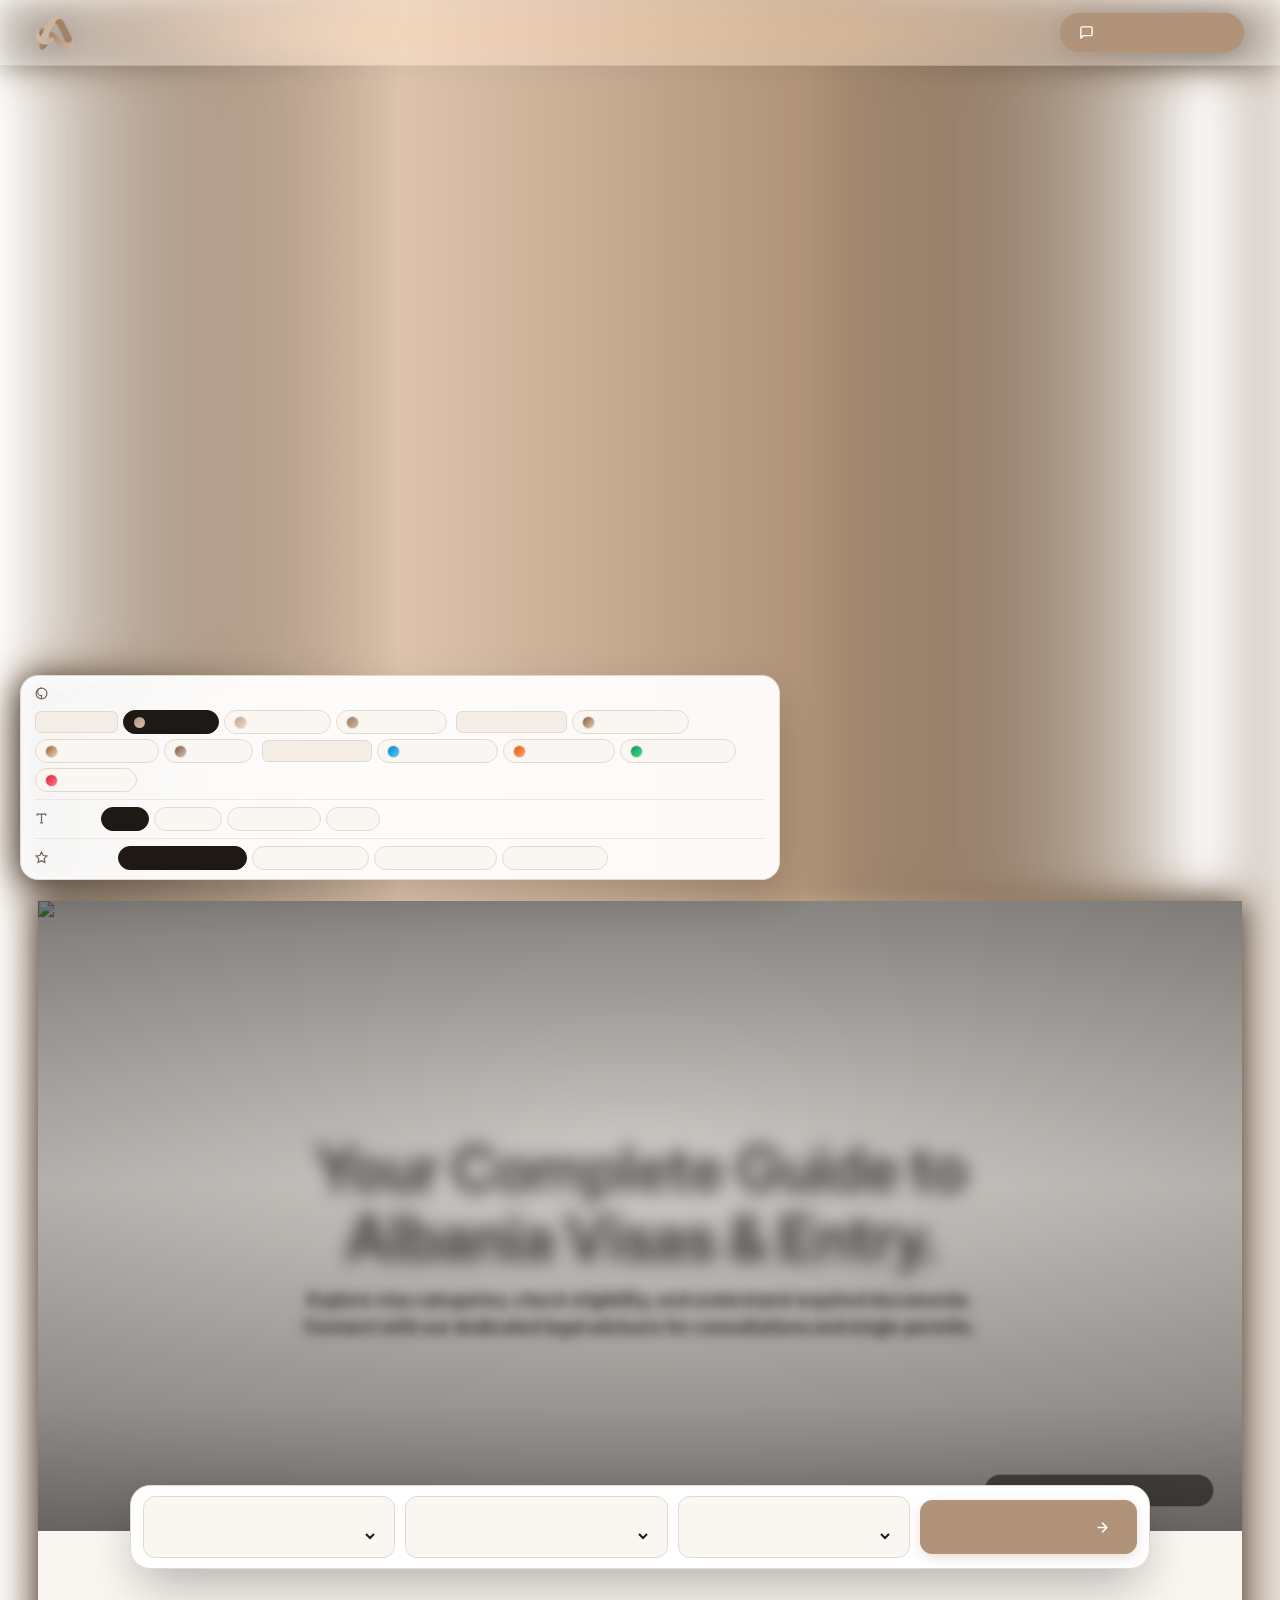
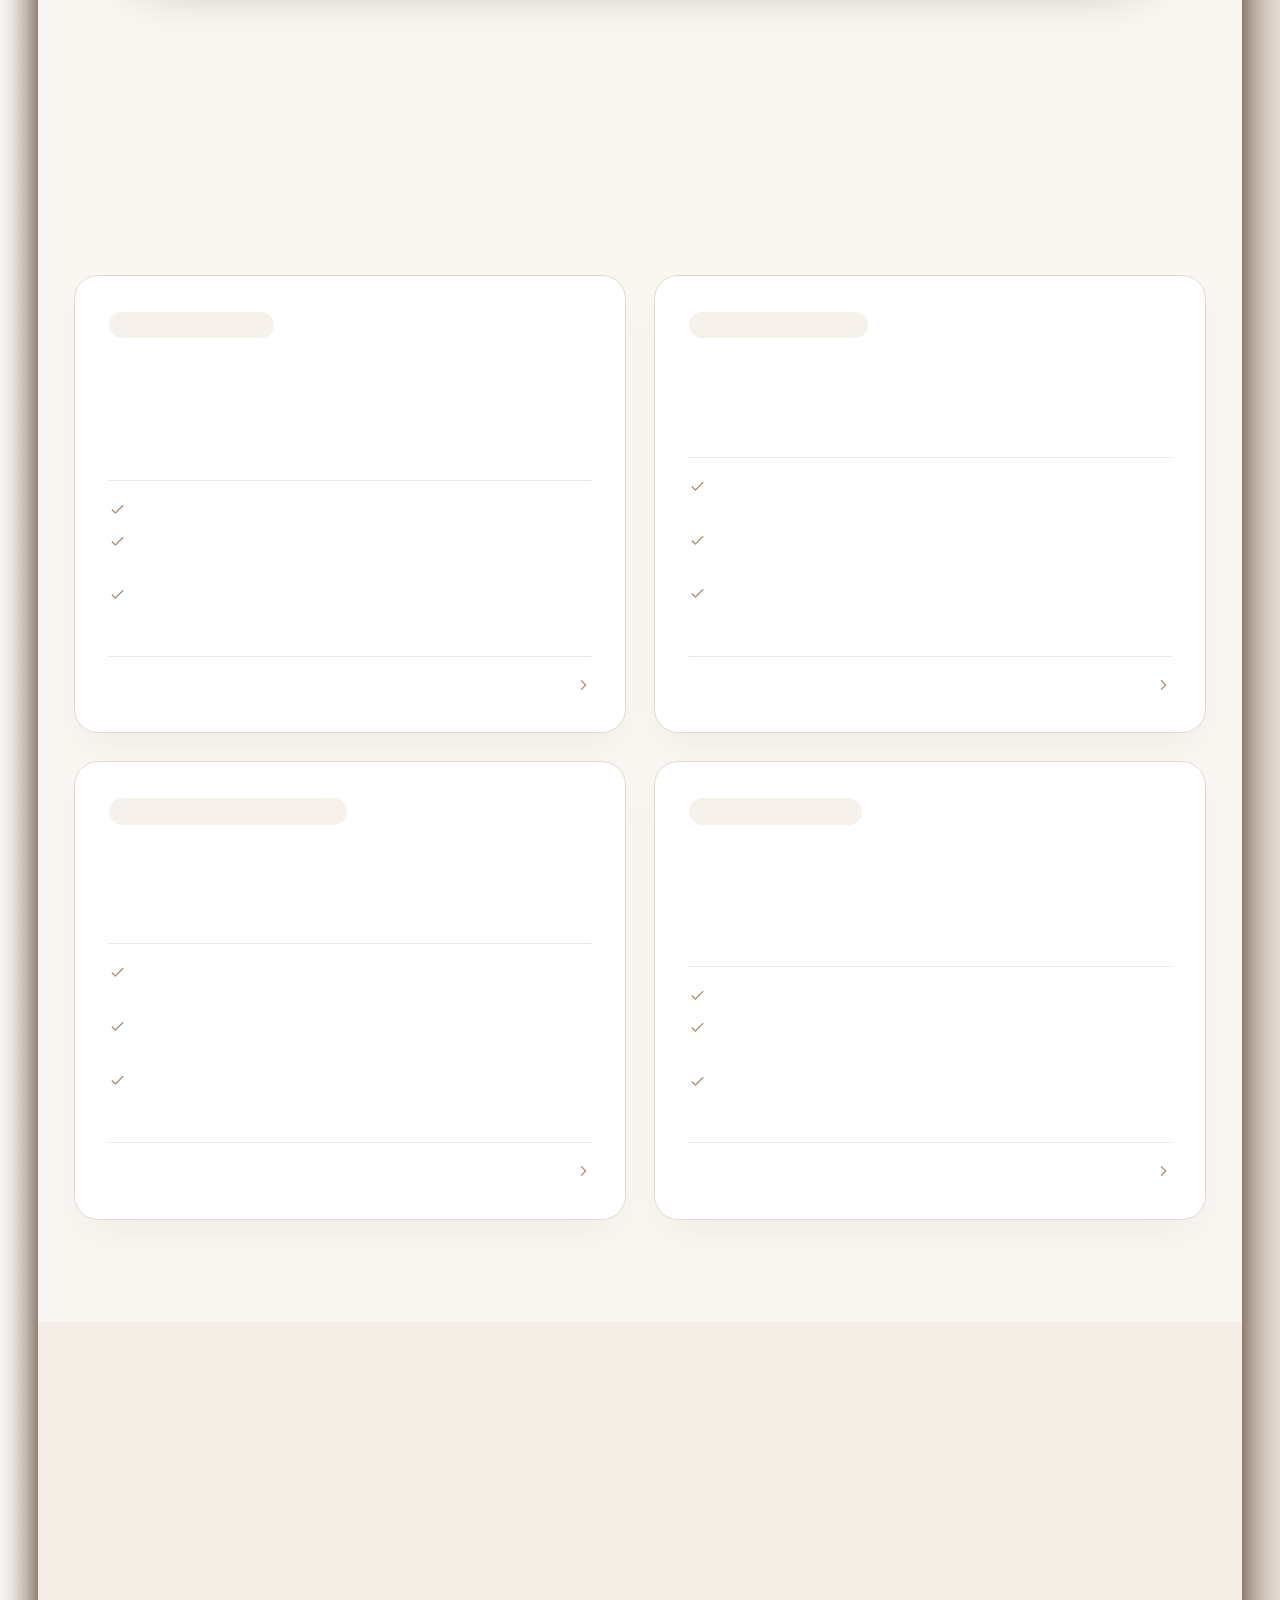
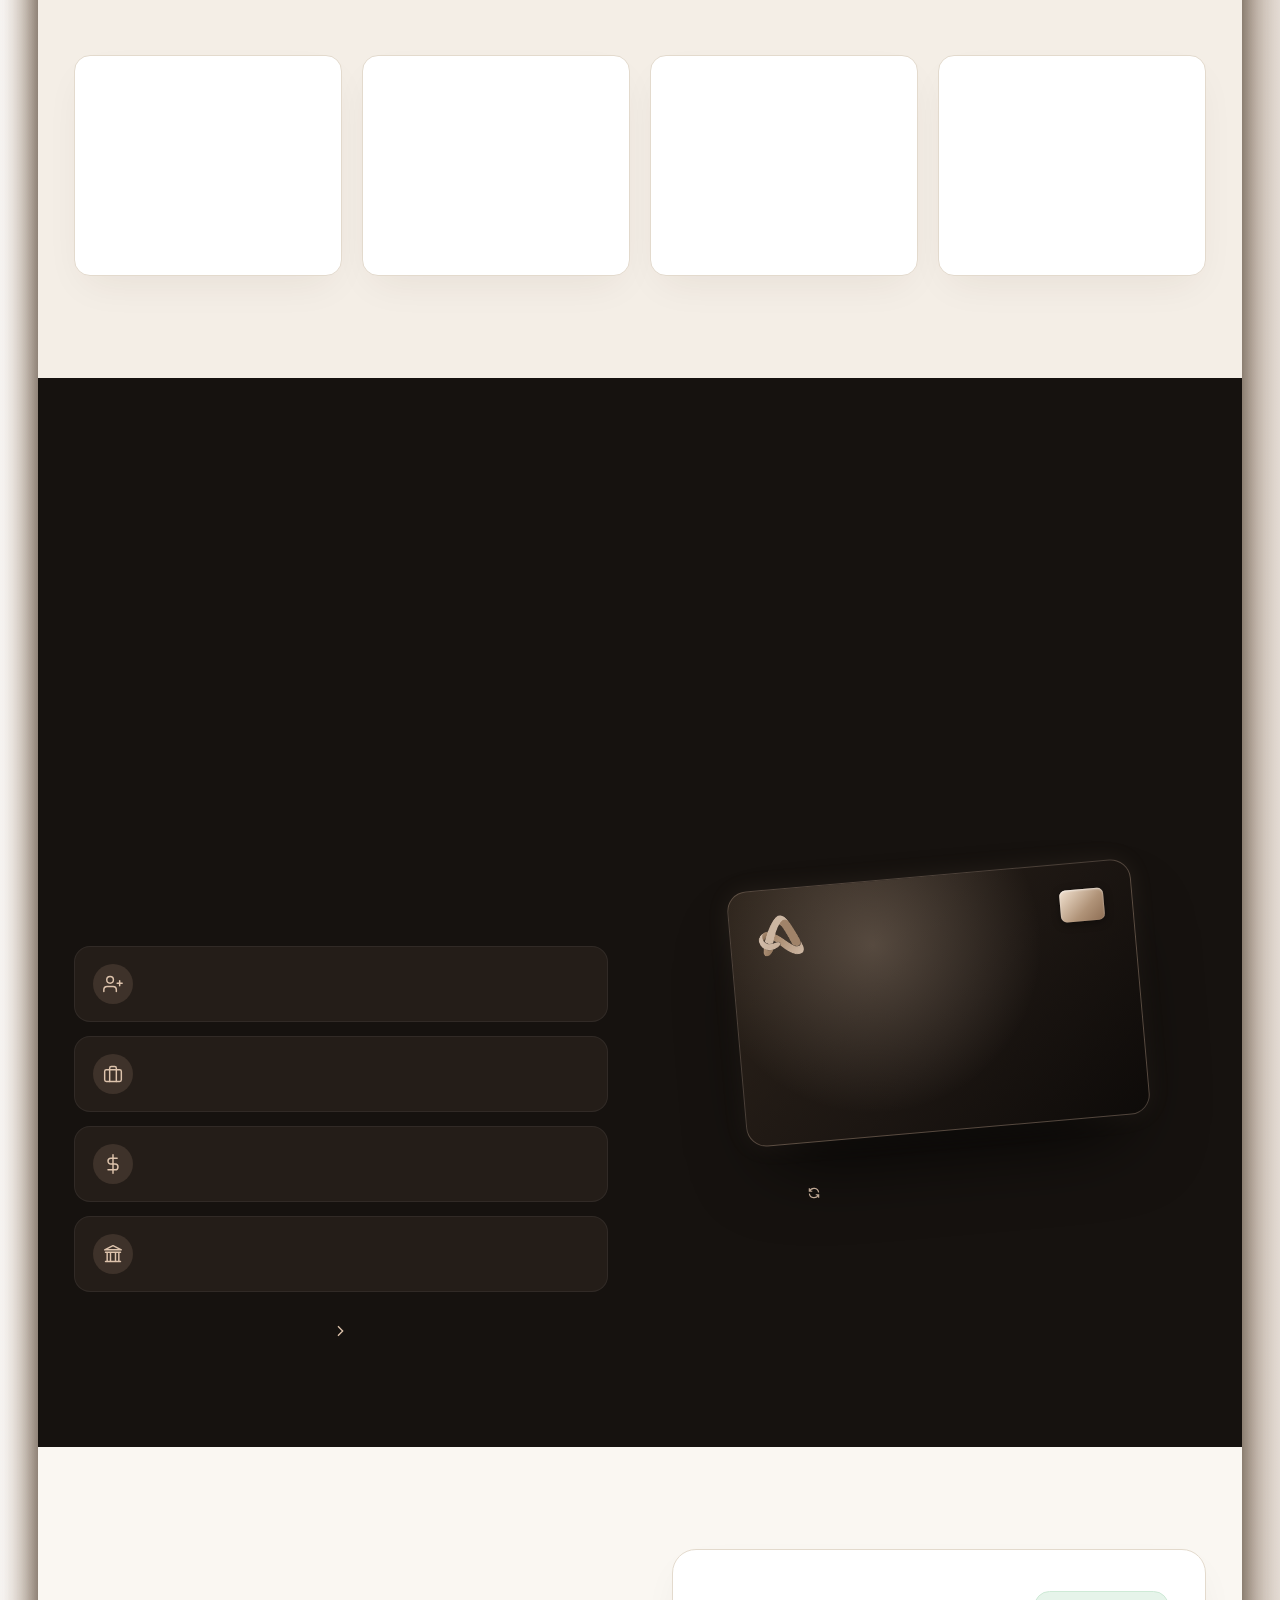
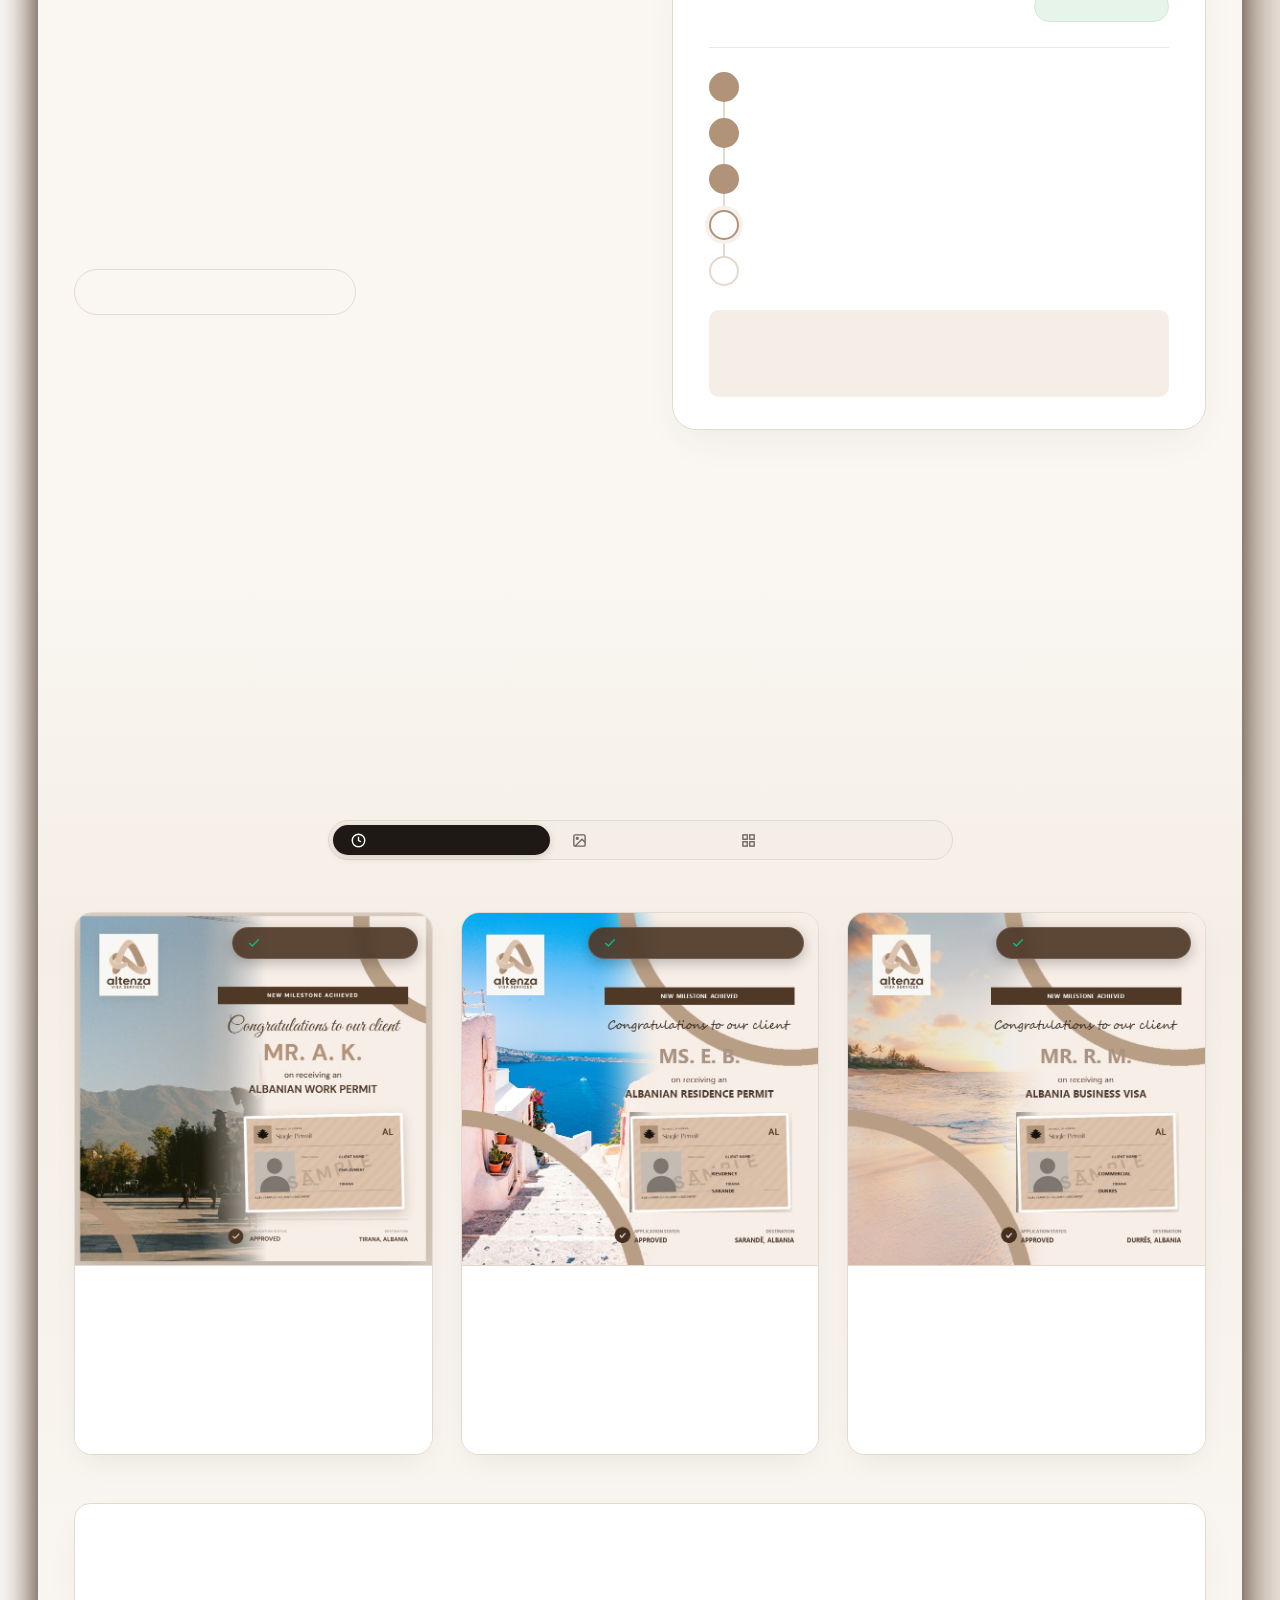
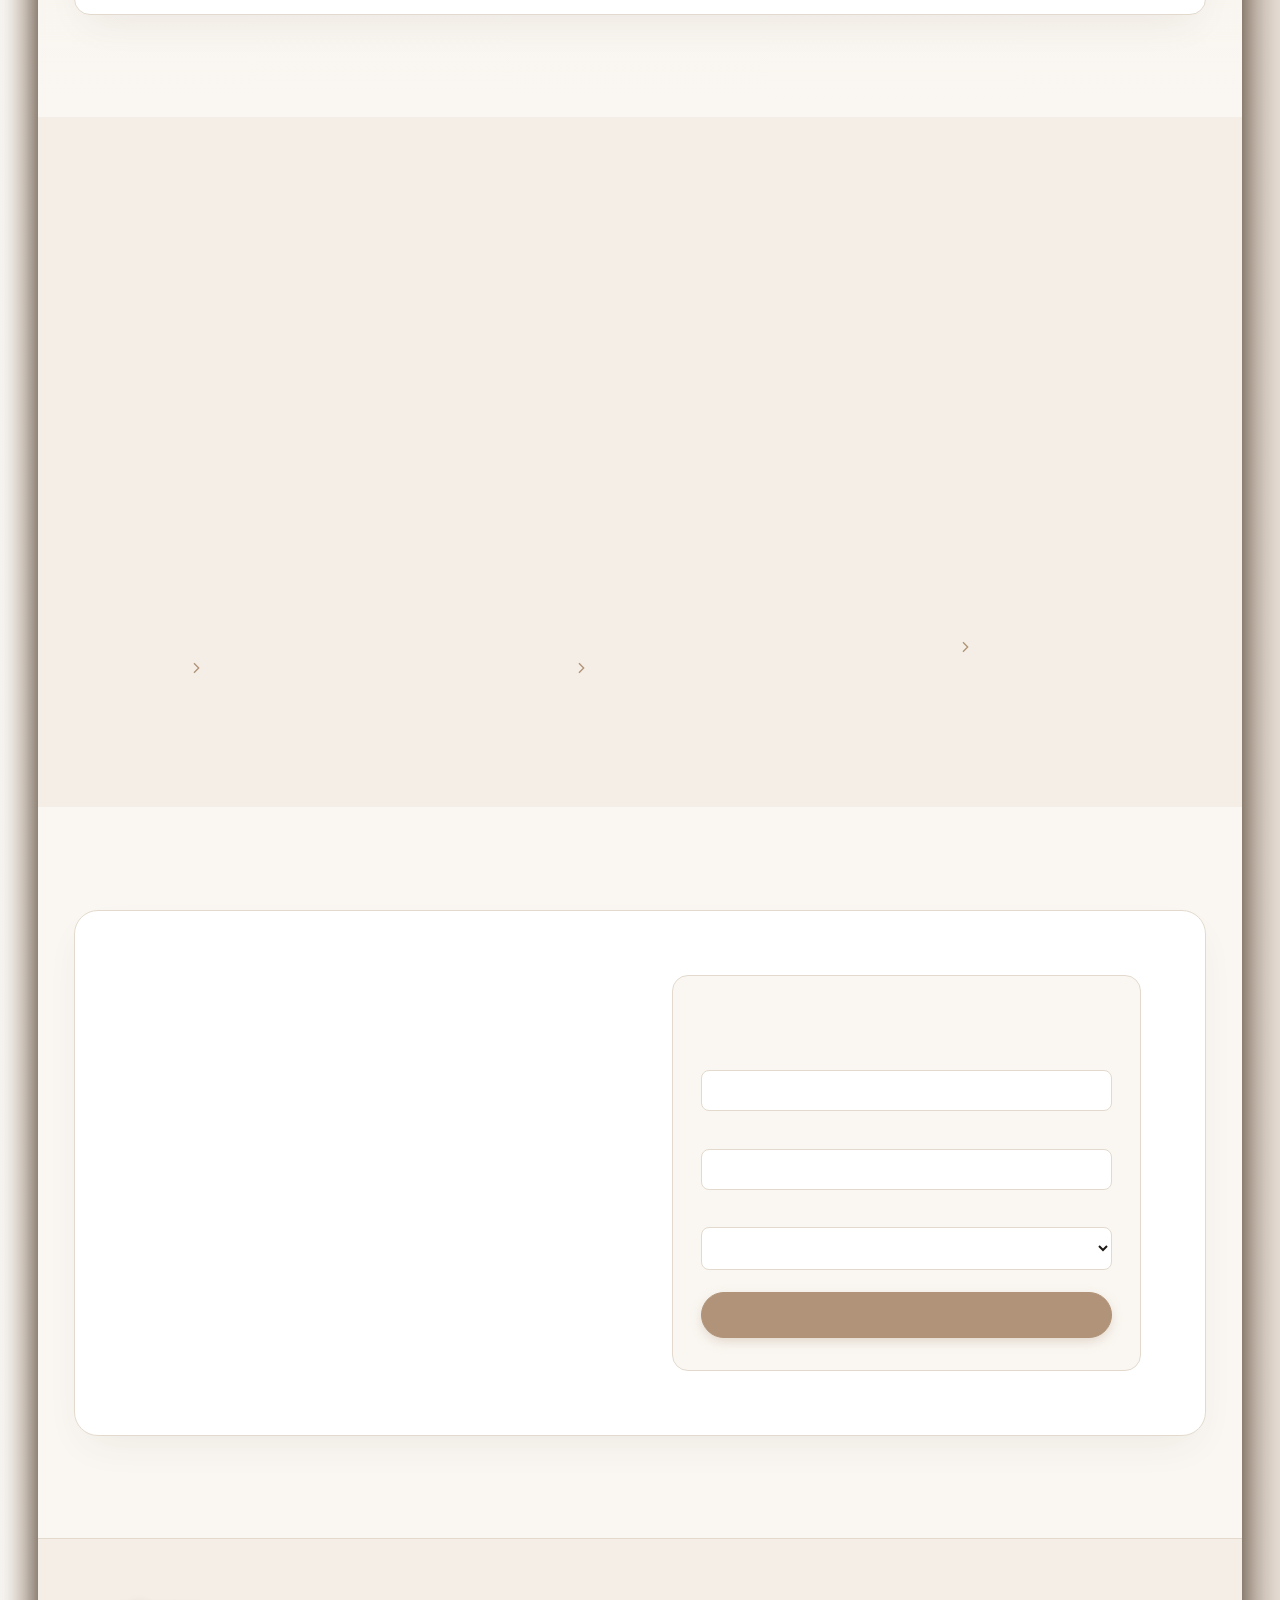
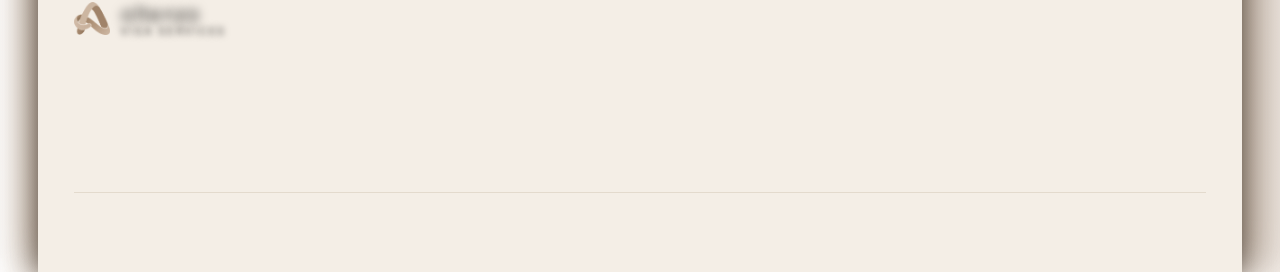
==== commit 8727a0b0: "Enhance hero typography: Luminous shimmer, editorial serif, glass capsule and word cycle options for" ====
--- a/index.html
+++ b/index.html
@@ -9,7 +9,7 @@
   <!-- Modern Font Options: Inter, Poppins, Plus Jakarta Sans & Quicksand -->
   <link rel="preconnect" href="https://fonts.googleapis.com">
   <link rel="preconnect" href="https://fonts.gstatic.com" crossorigin="anonymous">
-  <link rel="stylesheet" href="https://fonts.googleapis.com/css2?family=Dancing+Script:wght@600;700&family=Inter:wght@300;400;500;600;700&family=Poppins:wght@300;400;500;600;700&family=Plus+Jakarta+Sans:wght@300;400;500;600;700&family=Outfit:wght@300;400;500;600;700&family=Quicksand:wght@500;600;700&display=swap">
+  <link rel="stylesheet" href="https://fonts.googleapis.com/css2?family=Dancing+Script:wght@600;700&family=Inter:wght@300;400;500;600;700&family=Poppins:wght@300;400;500;600;700&family=Plus+Jakarta+Sans:wght@300;400;500;600;700&family=Outfit:wght@300;400;500;600;700&family=Playfair+Display:ital,wght@0,600;0,700;1,600;1,700&family=Quicksand:wght@500;600;700&display=swap">
   
   <meta name="description" content="Informative portal for Albania visa categories, requirements, eligibility, business incorporation, and dedicated consultation.">
 
@@ -888,9 +888,134 @@
       max-width: 18ch;
       text-shadow: 0 3px 18px rgba(0,0,0,0.65);
     }
-    .hero-luminous h1 em {
+    /* ------------------------------------------------------------
+       DYNAMIC HERO HEADLINE "ALBANIA VISAS" STYLES
+       Elevated luxury metallic shimmer, editorial serif, or badge
+       ------------------------------------------------------------ */
+    .hero-luminous h1 em, .hero-accent-text {
+      position: relative;
+      display: inline-block;
       font-style: normal;
+      transition: all 0.35s cubic-bezier(0.16, 1, 0.3, 1);
+      cursor: default;
+    }
+
+    /* Style 1 (Default): Luminous Liquid Shimmer with Glowing Sweep Underline */
+    :root, [data-headline-style="shimmer"] .hero-luminous h1 em {
+      background: linear-gradient(
+        115deg,
+        #ffffff 0%,
+        var(--accent-light) 25%,
+        #ffffff 48%,
+        var(--accent-on-dark) 70%,
+        var(--accent) 88%,
+        #ffffff 100%
+      );
+      background-size: 240% auto;
+      -webkit-background-clip: text;
+      -webkit-text-fill-color: transparent;
+      animation: heroTextShimmer 6s ease-in-out infinite alternate;
+      filter: drop-shadow(0 2px 14px rgba(0, 0, 0, 0.65)) drop-shadow(0 0 22px var(--accent));
+      font-weight: 800;
+      letter-spacing: -0.02em;
+    }
+    :root, [data-headline-style="shimmer"] .hero-luminous h1 em::after {
+      content: '';
+      position: absolute;
+      left: 3%;
+      right: 3%;
+      bottom: -4px;
+      height: 3px;
+      background: linear-gradient(90deg, transparent, var(--accent-light), var(--accent), transparent);
+      border-radius: 999px;
+      box-shadow: 0 0 14px var(--accent-light);
+      animation: sweepPulse 3.5s ease-in-out infinite;
+    }
+
+    /* Style 2: Editorial Luxury Italic Serif (Monocle / Vogue European Prestige) */
+    [data-headline-style="editorial"] .hero-luminous h1 em {
+      font-family: 'Playfair Display', Georgia, serif;
+      font-style: italic;
+      font-weight: 600;
+      letter-spacing: 0.02em;
+      background: linear-gradient(135deg, #ffffff 15%, var(--accent-light) 50%, var(--accent-on-dark) 85%);
+      -webkit-background-clip: text;
+      -webkit-text-fill-color: transparent;
+      filter: drop-shadow(0 3px 16px rgba(0,0,0,0.7)) drop-shadow(0 0 18px var(--accent));
+      padding: 0 4px;
+    }
+    [data-headline-style="editorial"] .hero-luminous h1 em::after {
+      content: '';
+      position: absolute;
+      left: 1%;
+      right: 1%;
+      bottom: -6px;
+      height: 2px;
+      background: linear-gradient(90deg, transparent, var(--accent-light), transparent);
+      box-shadow: 0 0 10px var(--accent-light);
+      animation: sweepPulse 4s ease-in-out infinite;
+    }
+
+    /* Style 3: Translucent Frosted Glass Pill / Golden Micro-Badge */
+    [data-headline-style="capsule"] .hero-luminous h1 em {
+      background: rgba(255, 255, 255, 0.12);
+      backdrop-filter: blur(12px);
+      -webkit-backdrop-filter: blur(12px);
+      border: 1px solid var(--accent-light);
+      color: #ffffff;
+      -webkit-text-fill-color: initial;
+      padding: 2px 20px 4px;
+      border-radius: 999px;
+      box-shadow: 0 8px 24px rgba(0, 0, 0, 0.4), inset 0 1px 0 rgba(255, 255, 255, 0.45), 0 0 25px rgba(255, 255, 255, 0.2);
+      font-weight: 700;
+      letter-spacing: -0.01em;
+      display: inline-flex;
+      align-items: center;
+      gap: 10px;
+    }
+    [data-headline-style="capsule"] .hero-luminous h1 em::before {
+      content: '✦';
+      font-size: 0.65em;
       color: var(--accent-light);
+      animation: sparkle 2.2s infinite ease-in-out;
+    }
+    [data-headline-style="capsule"] .hero-luminous h1 em::after {
+      display: none;
+    }
+
+    /* Style 4: Dynamic Morphing Word Cycle */
+    [data-headline-style="morph"] .hero-luminous h1 em {
+      background: linear-gradient(135deg, #ffffff 0%, var(--accent-light) 50%, var(--accent) 100%);
+      -webkit-background-clip: text;
+      -webkit-text-fill-color: transparent;
+      filter: drop-shadow(0 2px 14px rgba(0, 0, 0, 0.65));
+      font-weight: 800;
+      min-width: 6.8ch;
+      display: inline-block;
+      text-align: center;
+    }
+    [data-headline-style="morph"] .hero-luminous h1 em::after {
+      content: '';
+      position: absolute;
+      left: 10%;
+      right: 10%;
+      bottom: -4px;
+      height: 2px;
+      background: linear-gradient(90deg, transparent, var(--accent-light), transparent);
+    }
+
+    @keyframes heroTextShimmer {
+      0% { background-position: 0% 50%; }
+      50% { background-position: 100% 50%; }
+      100% { background-position: 0% 50%; }
+    }
+    @keyframes sweepPulse {
+      0%, 100% { opacity: 0.55; transform: scaleX(0.85); }
+      50% { opacity: 1; transform: scaleX(1.05); }
+    }
+    @keyframes sparkle {
+      0%, 100% { transform: scale(0.9) rotate(0deg); opacity: 0.7; }
+      50% { transform: scale(1.25) rotate(45deg); opacity: 1; }
     }
 
     .hero-luminous .lead-hero {
@@ -2178,7 +2303,7 @@
       </span>
 
       <div class="hero-content">
-        <h1>Your Complete Guide to <em>Albania Visas</em> &amp; Entry.</h1>
+        <h1>Your Complete Guide to <em class="hero-accent-text" id="heroAccentText">Albania Visas</em> &amp; Entry.</h1>
         <p class="lead-hero">
           Explore visa categories, check eligibility, and understand required documents. Connect with our dedicated legal advisors for consultations and single permits.
         </p>
@@ -3213,6 +3338,32 @@
         </button>
       </div>
     </div>
+
+    <div class="customizer-divider"></div>
+
+    <!-- Row 3: Headline Style Selection ("Albania Visas" Accent) -->
+    <div class="customizer-row">
+      <span class="customizer-label">
+        <svg width="13" height="13" viewBox="0 0 24 24" fill="none" stroke="currentColor" stroke-width="2.2">
+          <path d="M12 2l3.09 6.26L22 9.27l-5 4.87 1.18 6.88L12 17.77l-6.18 3.25L7 14.14 2 9.27l6.91-1.01L12 2z"></path>
+        </svg>
+        Accent:
+      </span>
+      <div class="font-pill-group">
+        <button class="font-btn is-active" data-headline-btn="shimmer" title="Luminous Liquid Shimmer with Glowing Sweep Underline">
+          <span>✨ Liquid Shimmer</span>
+        </button>
+        <button class="font-btn" data-headline-btn="editorial" title="Editorial Luxury Italic Serif (European Prestige)">
+          <span>🖋️ Editorial Serif</span>
+        </button>
+        <button class="font-btn" data-headline-btn="capsule" title="Translucent Frosted Glass Pill Badge">
+          <span>💎 Glass Capsule</span>
+        </button>
+        <button class="font-btn" data-headline-btn="morph" title="Dynamic Cycling Keywords">
+          <span>🔄 Word Cycle</span>
+        </button>
+      </div>
+    </div>
   </div>
 
   <!-- Client Interaction Scripts -->
@@ -3309,6 +3460,60 @@
         document.documentElement.setAttribute('data-font', targetFont);
         fontButtons.forEach(b => b.classList.remove('is-active'));
         btn.classList.add('is-active');
+      });
+    });
+
+    // 5b. Headline "Albania Visas" Style Switcher & Word Rotator
+    const headlineBtns = document.querySelectorAll('[data-headline-btn]');
+    const heroAccentText = document.getElementById('heroAccentText');
+    const rotatePhrases = [
+      "Albania Visas",
+      "Single Permits",
+      "Residency Routes",
+      "Commercial Visas"
+    ];
+    let phraseIndex = 0;
+    let morphInterval = null;
+
+    function startMorphRotator() {
+      if (morphInterval) clearInterval(morphInterval);
+      morphInterval = setInterval(() => {
+        if (!heroAccentText) return;
+        heroAccentText.style.opacity = '0';
+        heroAccentText.style.transform = 'translateY(6px)';
+        setTimeout(() => {
+          phraseIndex = (phraseIndex + 1) % rotatePhrases.length;
+          heroAccentText.textContent = rotatePhrases[phraseIndex];
+          heroAccentText.style.opacity = '1';
+          heroAccentText.style.transform = 'translateY(0)';
+        }, 220);
+      }, 2600);
+    }
+
+    function stopMorphRotator() {
+      if (morphInterval) {
+        clearInterval(morphInterval);
+        morphInterval = null;
+      }
+      if (heroAccentText) {
+        heroAccentText.textContent = "Albania Visas";
+        heroAccentText.style.opacity = '1';
+        heroAccentText.style.transform = 'none';
+      }
+    }
+
+    headlineBtns.forEach(btn => {
+      btn.addEventListener('click', () => {
+        const style = btn.getAttribute('data-headline-btn');
+        document.documentElement.setAttribute('data-headline-style', style);
+        headlineBtns.forEach(b => b.classList.remove('is-active'));
+        btn.classList.add('is-active');
+
+        if (style === 'morph') {
+          startMorphRotator();
+        } else {
+          stopMorphRotator();
+        }
       });
     });
     // 6. Pure Glass Navbar Dynamic Contrast Adaptation
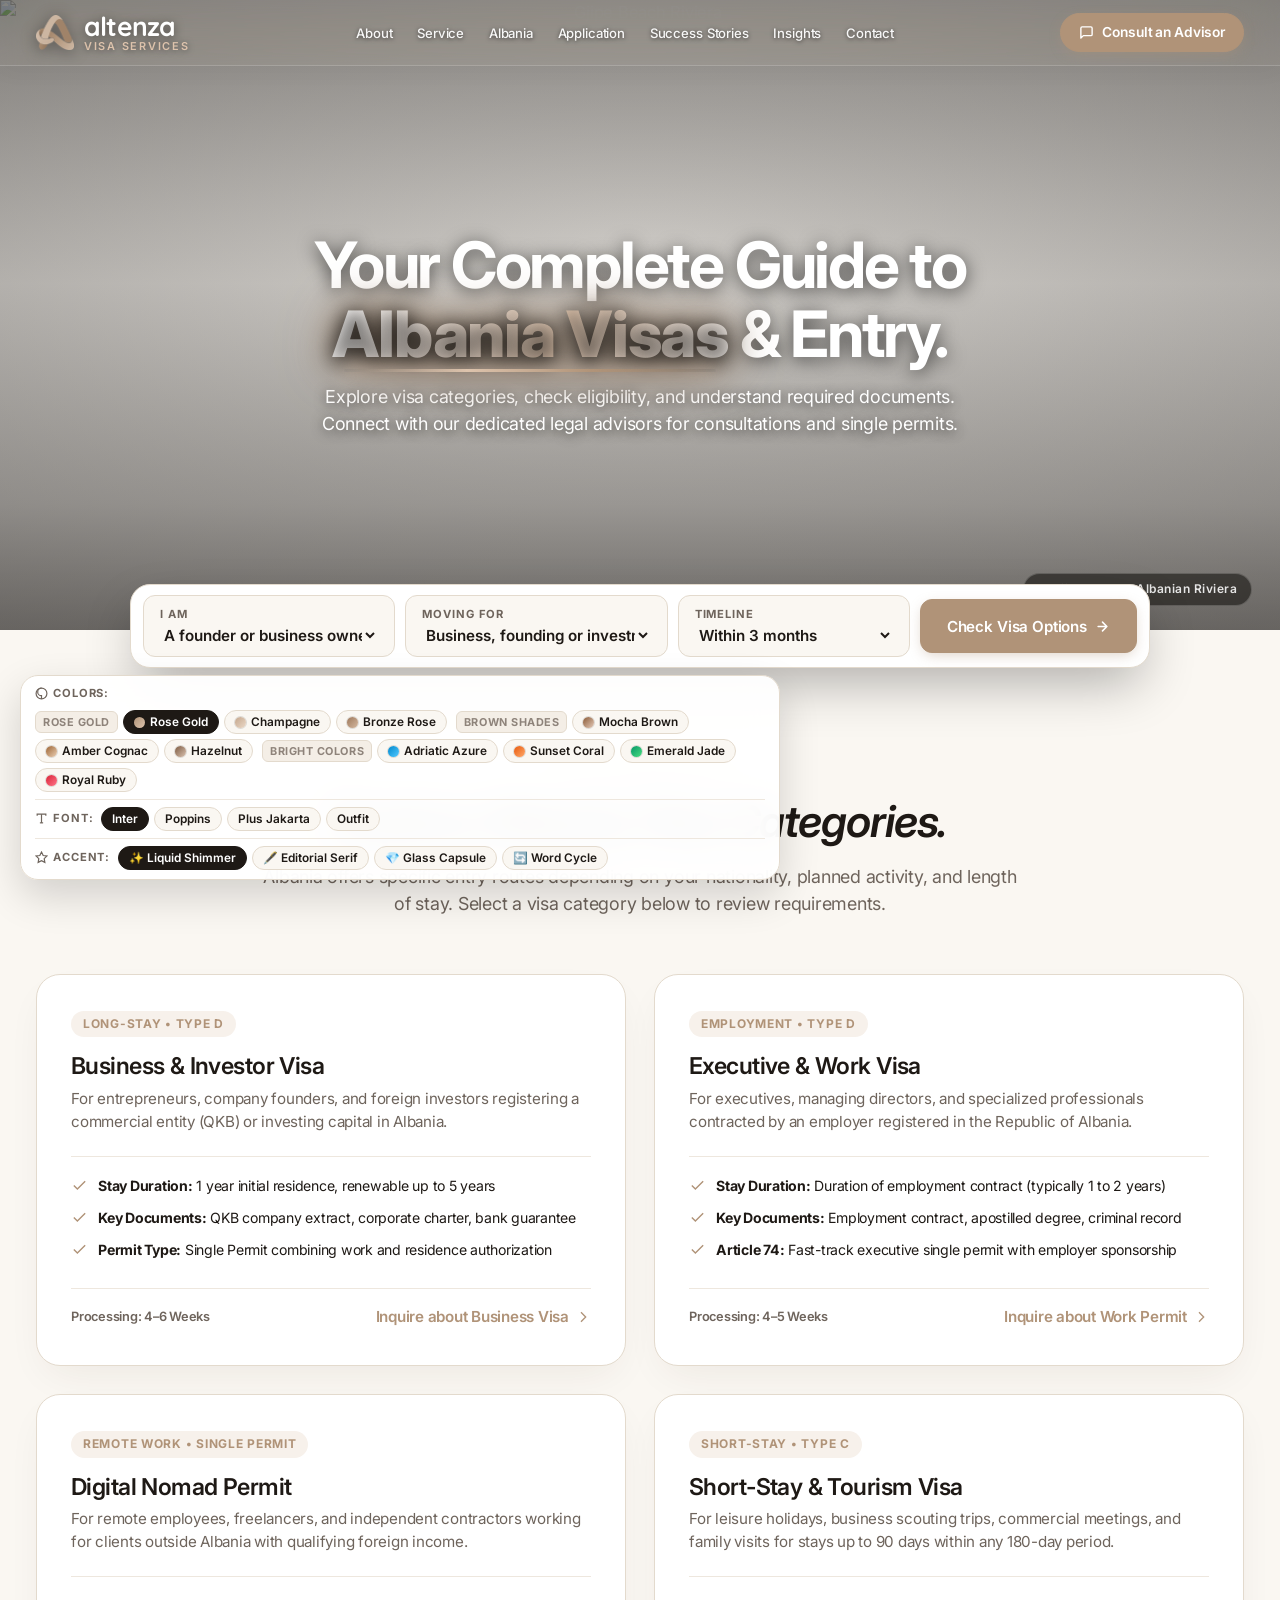
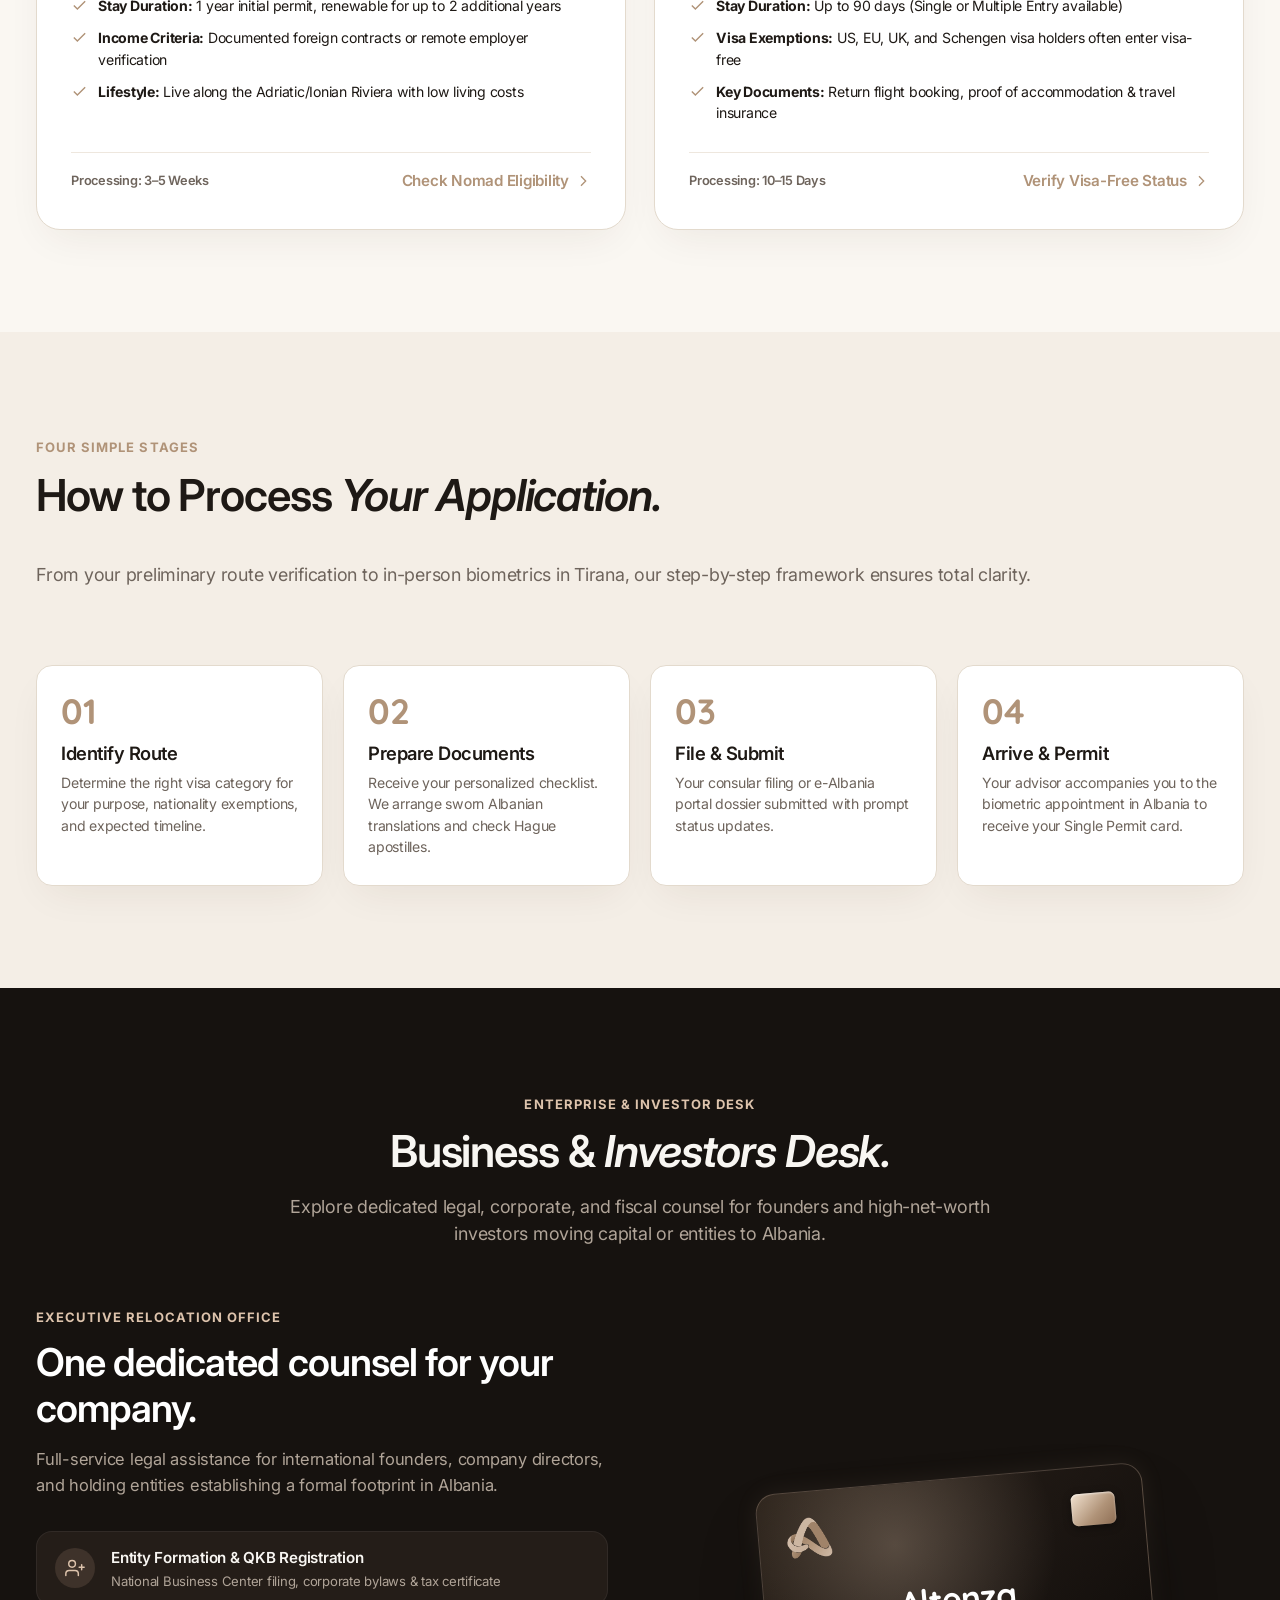
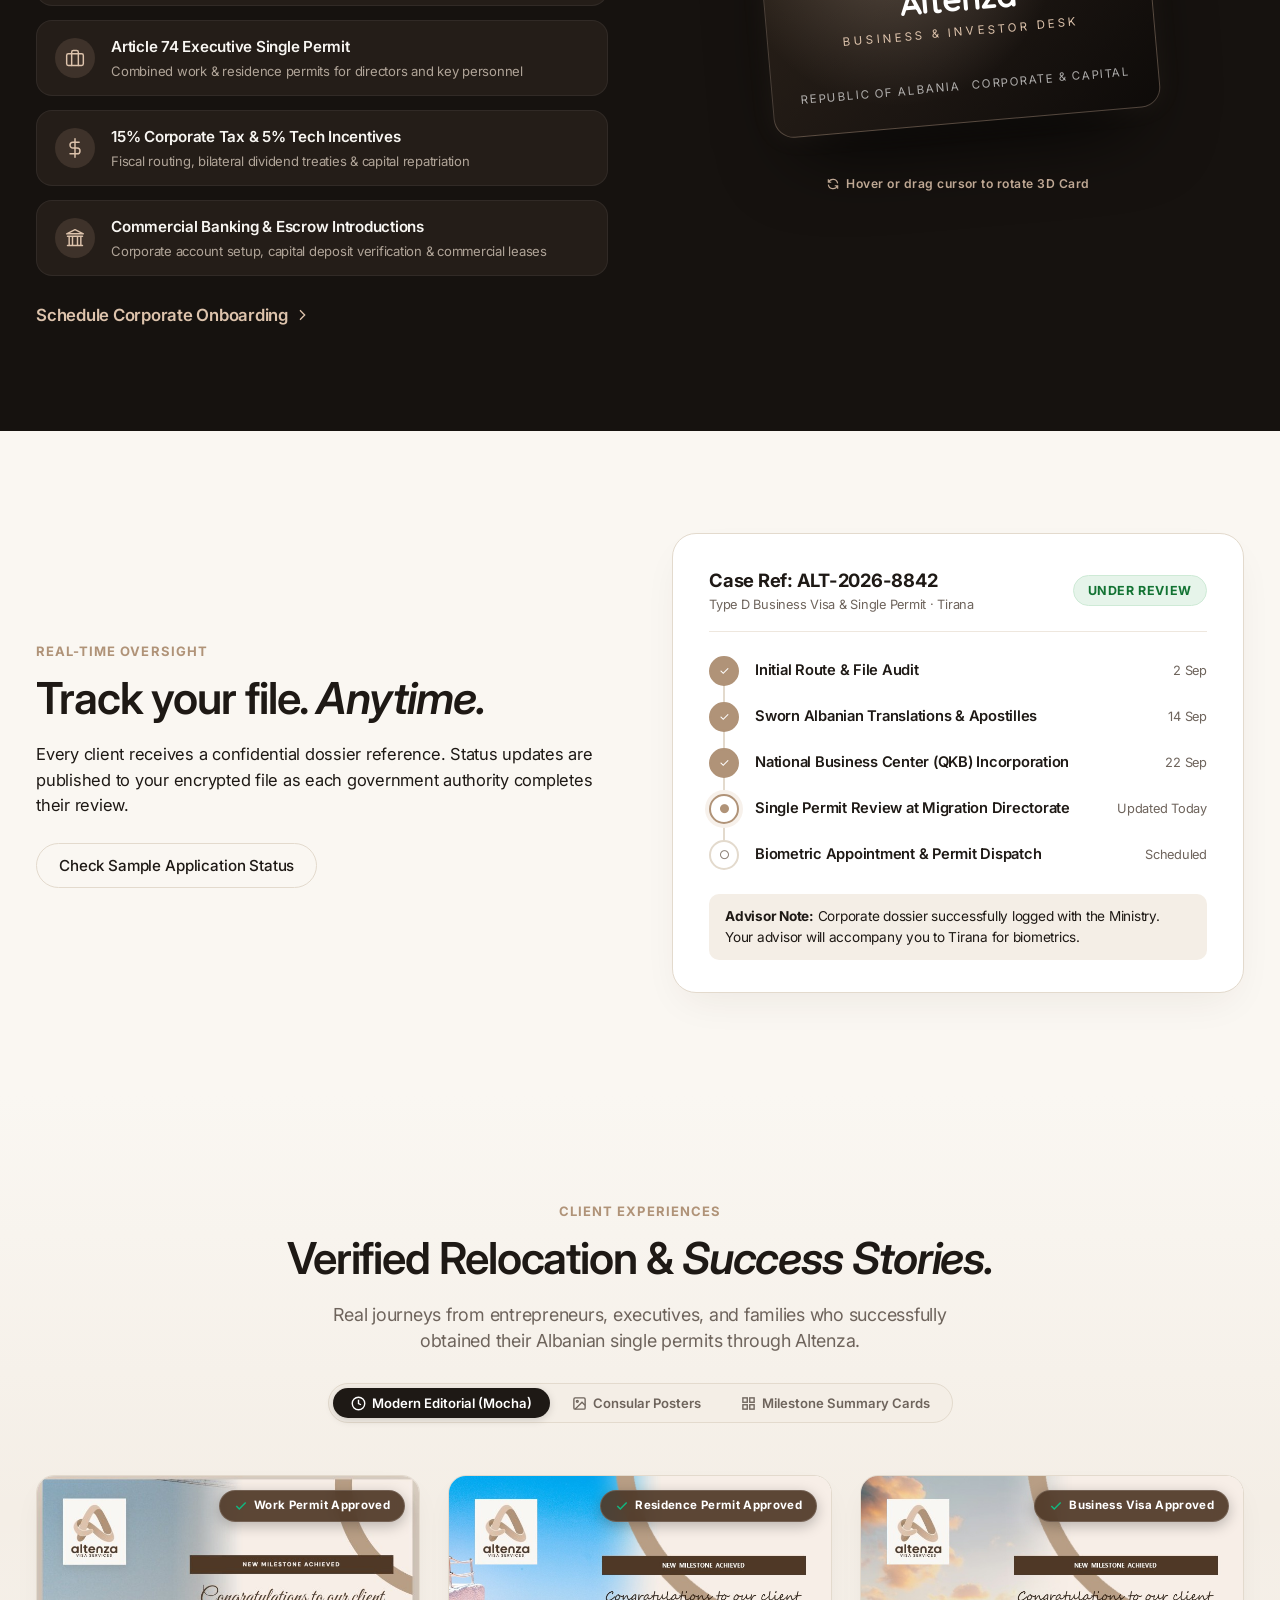
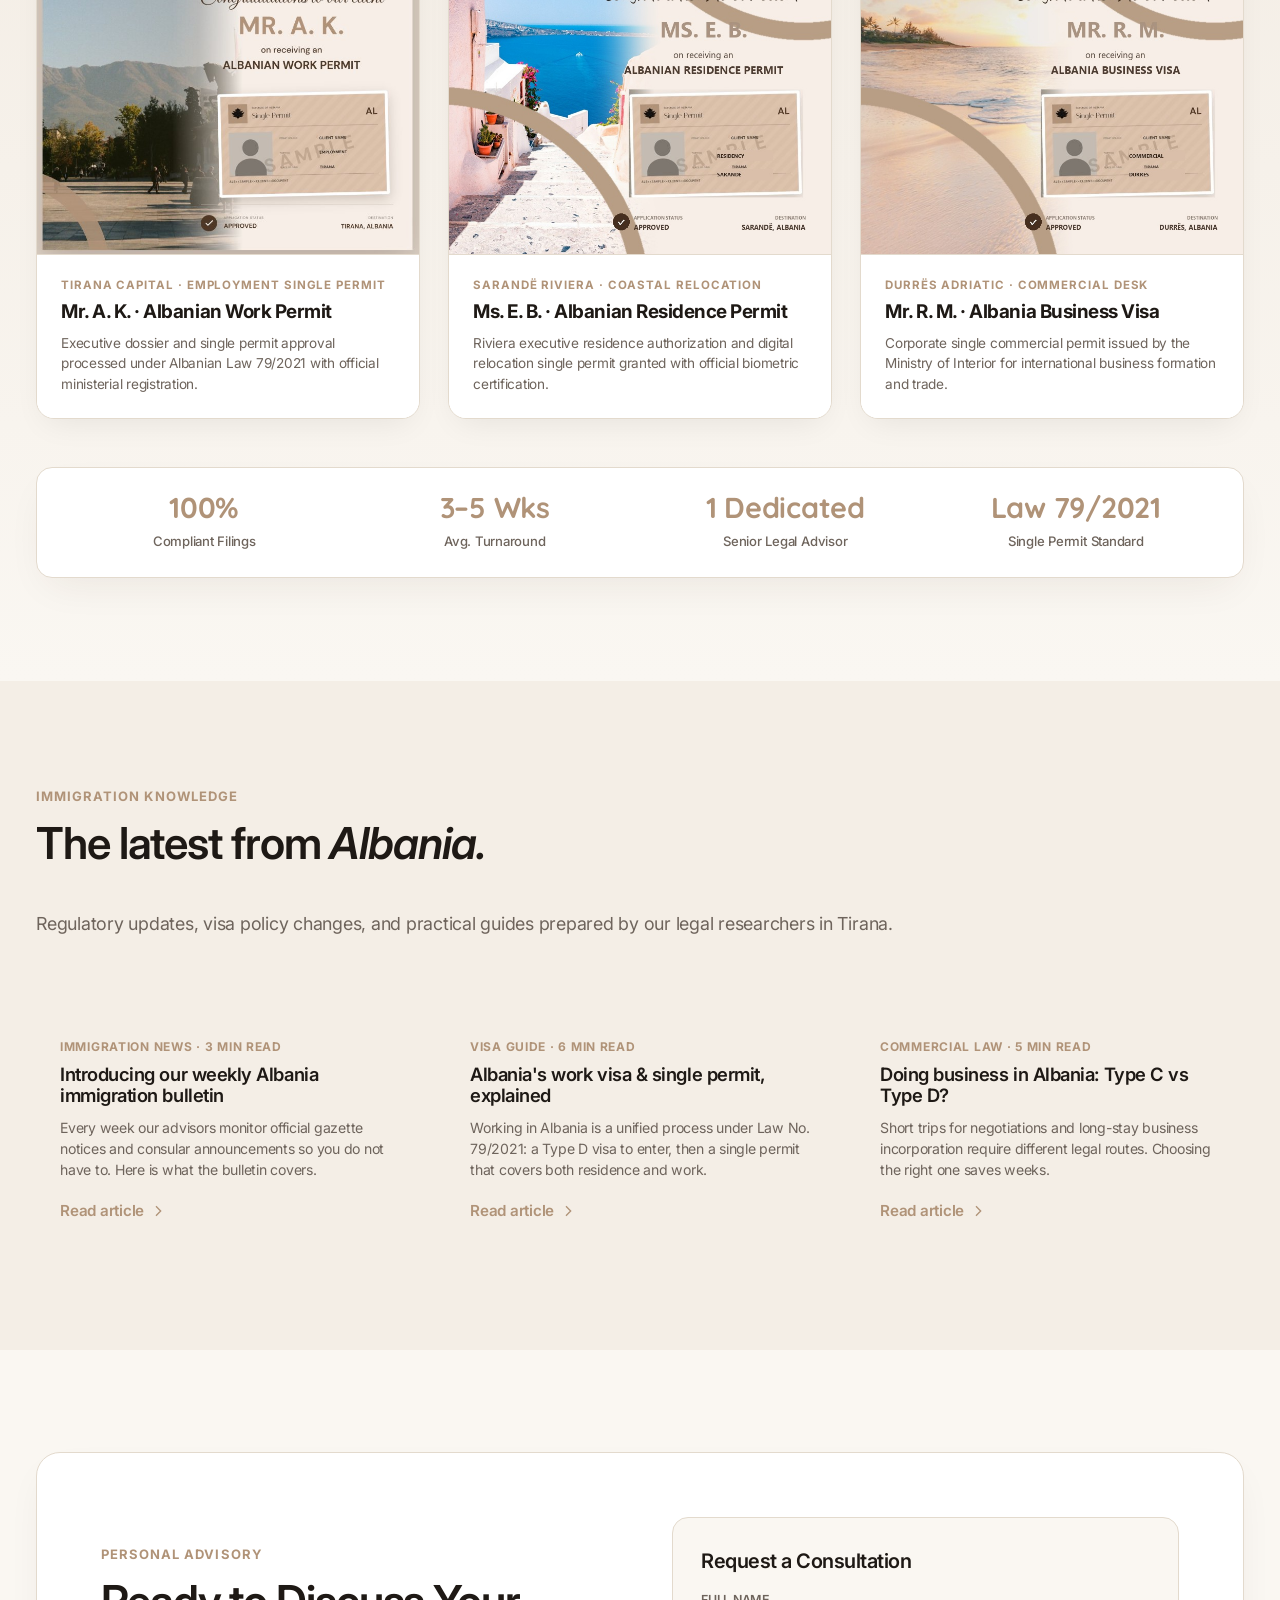
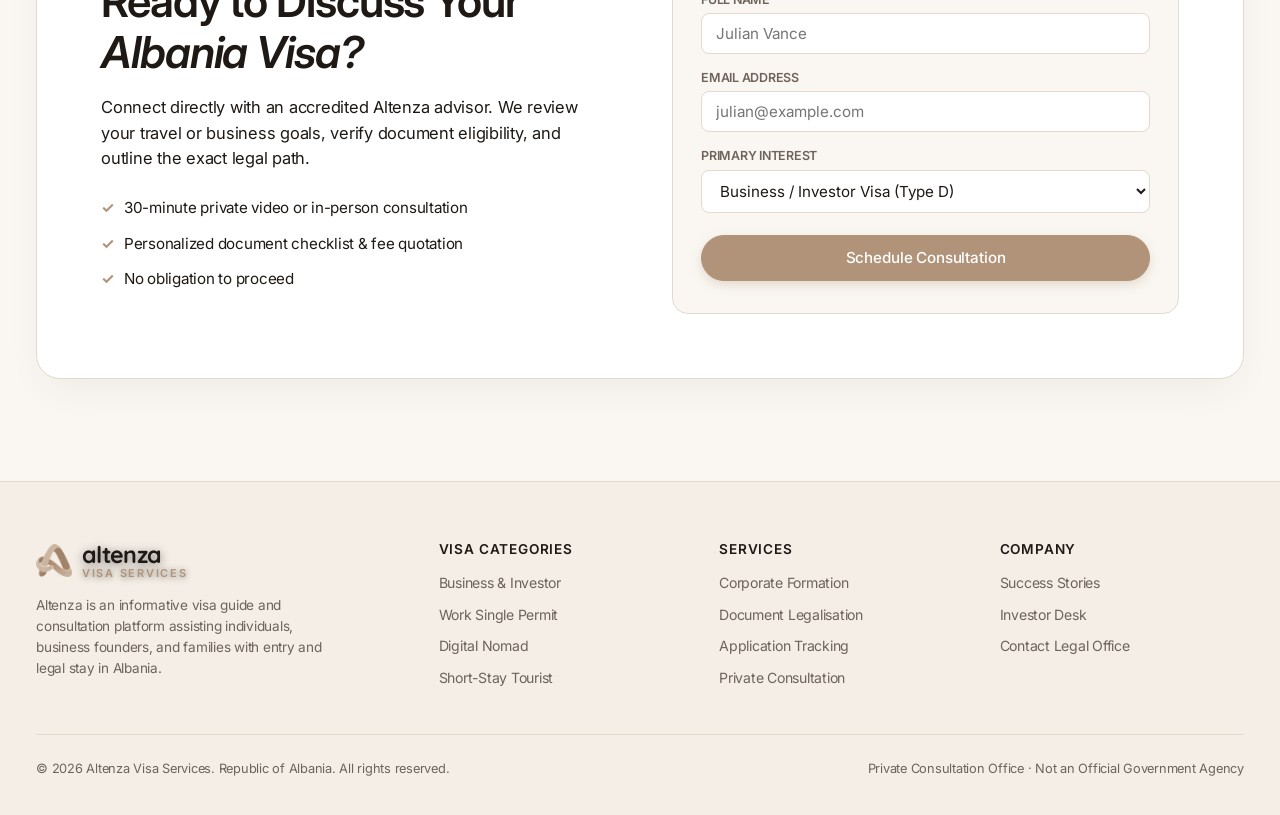
==== commit 788d96f0: "Fix headline selector scoping to preserve crisp white hero text surrounding shimmer accent" ====
--- a/index.html
+++ b/index.html
@@ -901,7 +901,8 @@
     }
 
     /* Style 1 (Default): Luminous Liquid Shimmer with Glowing Sweep Underline */
-    :root, [data-headline-style="shimmer"] .hero-luminous h1 em {
+    :root:not([data-headline-style]) .hero-luminous h1 em,
+    [data-headline-style="shimmer"] .hero-luminous h1 em {
       background: linear-gradient(
         115deg,
         #ffffff 0%,
@@ -919,7 +920,8 @@
       font-weight: 800;
       letter-spacing: -0.02em;
     }
-    :root, [data-headline-style="shimmer"] .hero-luminous h1 em::after {
+    :root:not([data-headline-style]) .hero-luminous h1 em::after,
+    [data-headline-style="shimmer"] .hero-luminous h1 em::after {
       content: '';
       position: absolute;
       left: 3%;
